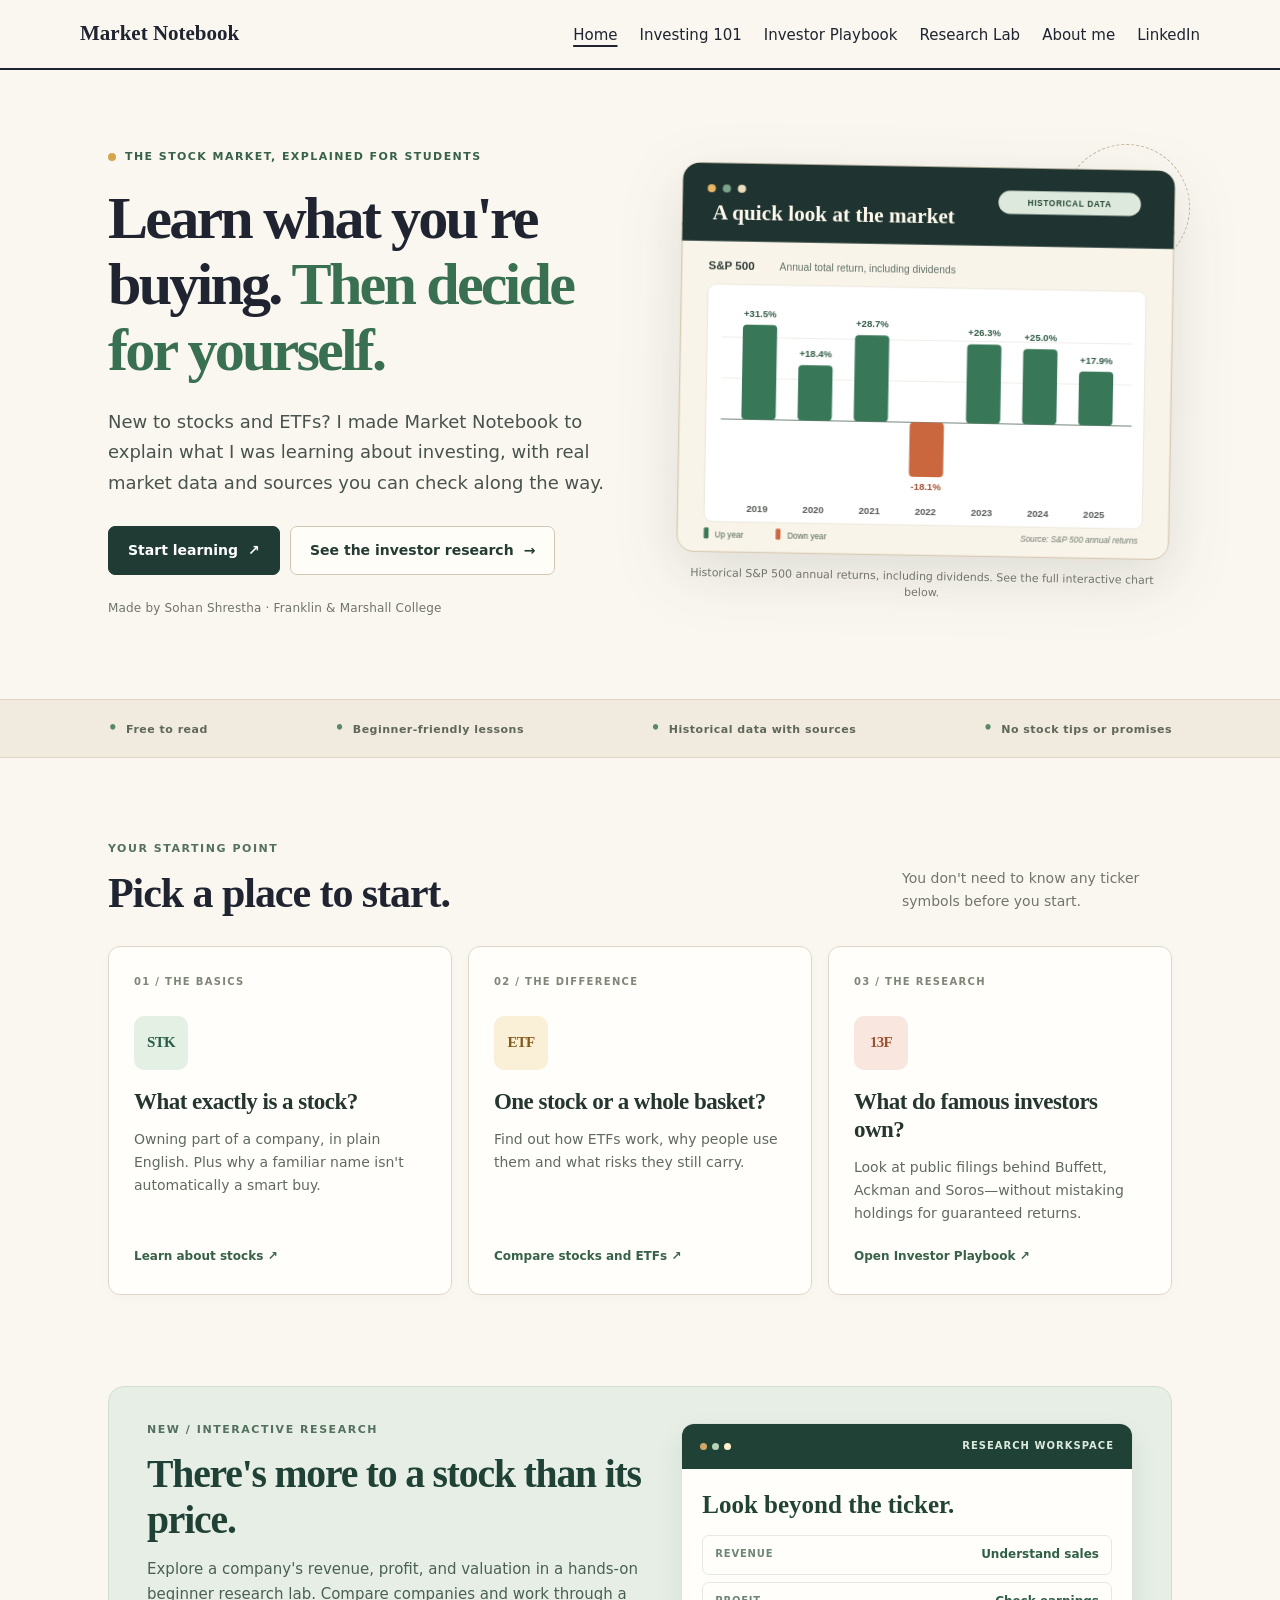
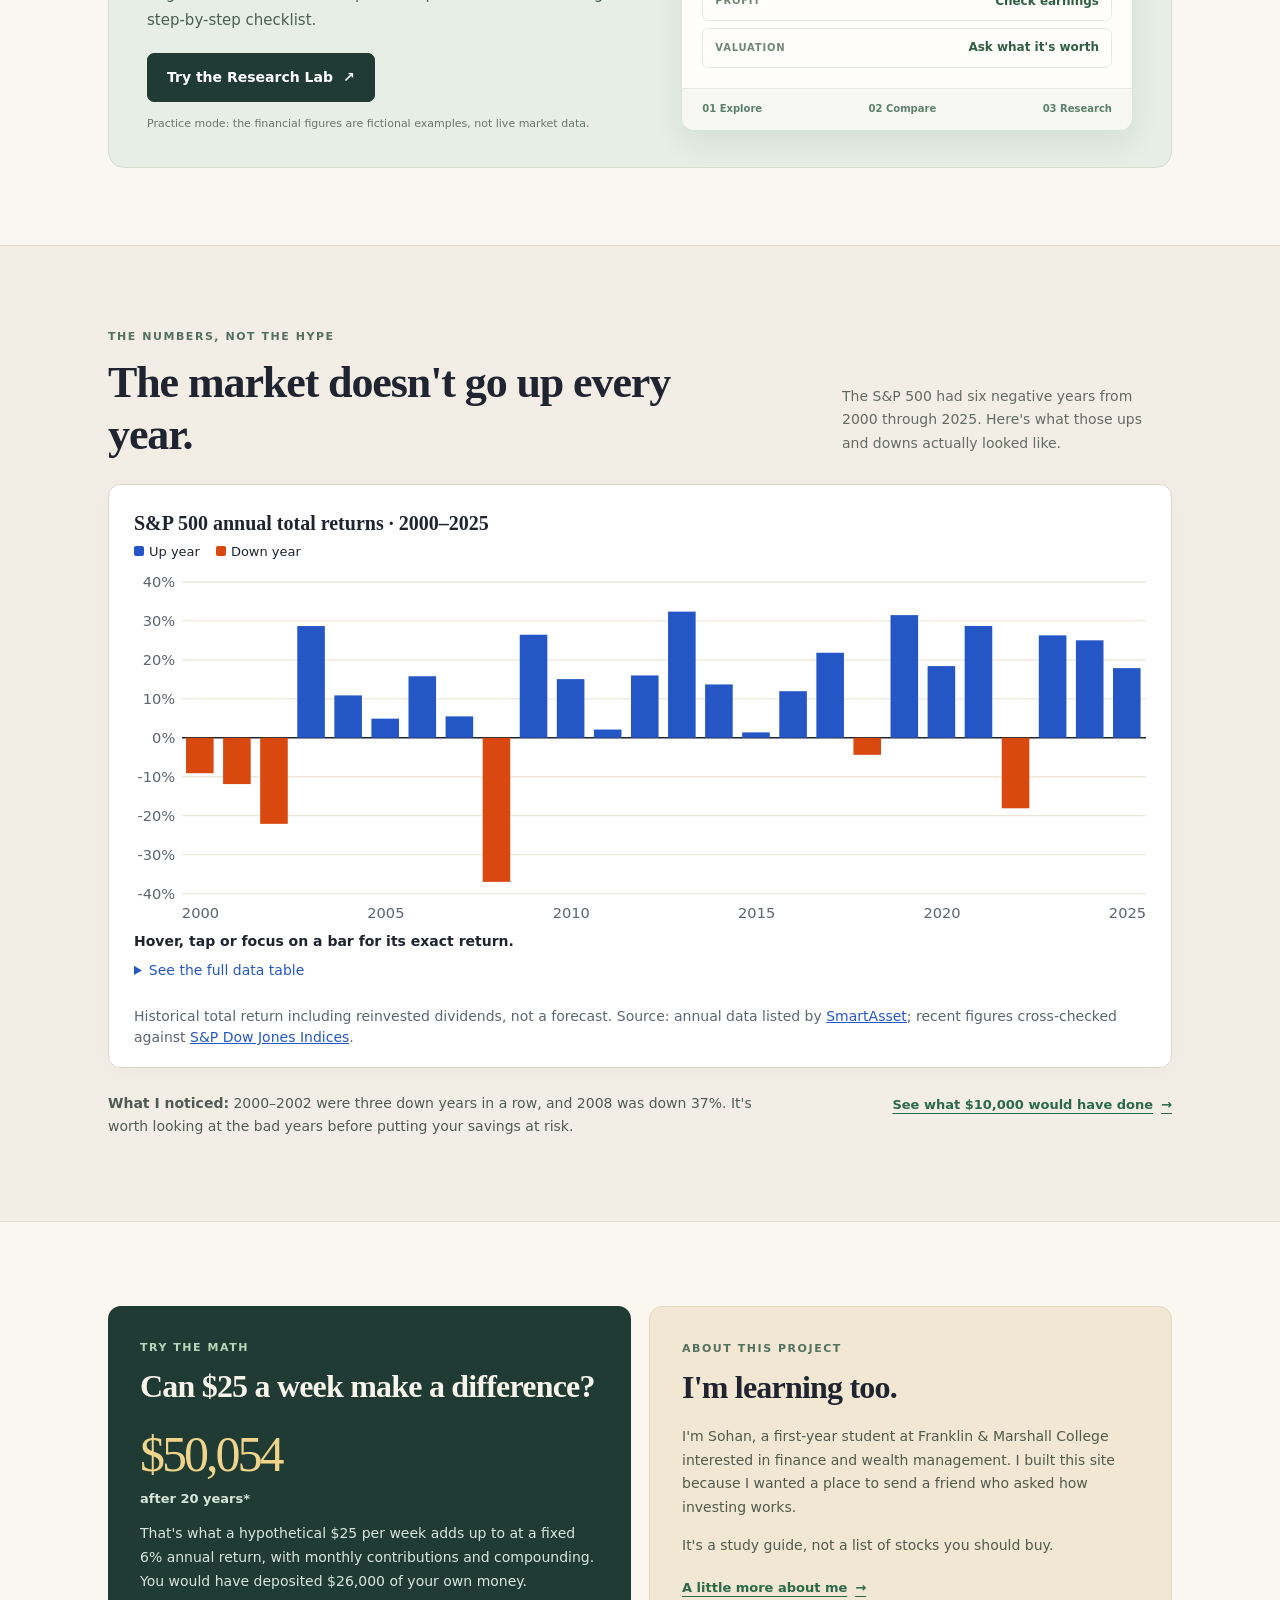
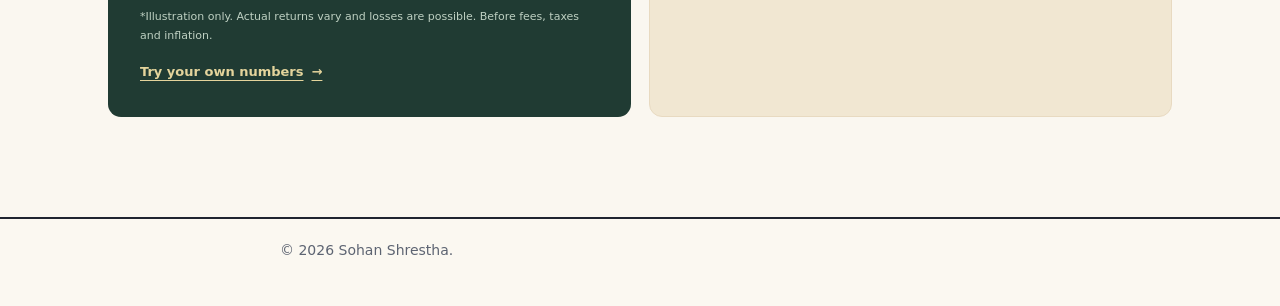
==== index.html @ a3e3e54a "Fix chart updates, calculator validation, quiz feedback and keyboard navigation" ====
<!doctype html>
<html lang="en">
<head>
  <meta charset="utf-8">
  <meta name="viewport" content="width=device-width,initial-scale=1">
  <meta name="theme-color" content="#faf7f0">
  <title>Market Notebook | Learn Investing Without the Hype</title>
  <meta name="description" content="A free investing guide made by a college student. Learn stocks, ETFs, fees and market history with real charts, interactive calculators and investor research.">
  <meta property="og:type" content="website">
  <meta property="og:title" content="Market Notebook | Investing for College Students">
  <meta property="og:description" content="Stocks, ETFs, market history and lessons from well-known investors. No hype—just the basics and the numbers behind them.">
  <meta property="og:url" content="https://sohan660.github.io/Market-Notebook/">
  <meta name="twitter:card" content="summary">
  <link rel="canonical" href="https://sohan660.github.io/Market-Notebook/">
  <link rel="icon" href="favicon.svg" type="image/svg+xml">
  <link rel="stylesheet" href="styles.css">
  <script defer src="script.js"></script>
</head>
<body class="home-page"><a class="skip-link" href="#main-content">Skip to content</a>
<header class="top">
  <nav class="nav" aria-label="Main navigation">
    <a class="logo" href="index.html">Market Notebook</a>
    <a class="on" href="index.html" aria-current="page">Home</a>
    <a href="start.html">Investing 101</a>
    <a href="investors.html">Investor Playbook</a><a href="research.html">Research Lab</a>
    <a href="about.html">About me</a>
    <a href="https://www.linkedin.com/in/sohvn/" target="_blank" rel="noopener noreferrer">LinkedIn</a>
  </nav>
</header>
<main id="main-content" tabindex="-1">
  <noscript><div class="wrap"><div class="note"><b>JavaScript is disabled.</b> The market chart below needs JavaScript, but the lessons, linked sources and research are still available.</div></div></noscript>

  <section class="home-hero home-container" aria-labelledby="home-title">
    <div class="home-hero-copy">
      <p class="home-kicker"><span class="home-kicker-dot" aria-hidden="true"></span> THE STOCK MARKET, EXPLAINED FOR STUDENTS</p>
      <h1 id="home-title">Learn what you're buying. <em>Then decide for yourself.</em></h1>
      <p class="home-lead">New to stocks and ETFs? I made Market Notebook to explain what I was learning about investing, with real market data and sources you can check along the way.</p>
      <div class="home-actions">
        <a class="home-button home-button-primary" href="start.html">Start learning <span aria-hidden="true">↗</span></a>
        <a class="home-button home-button-secondary" href="investors.html">See the investor research <span aria-hidden="true">→</span></a>
      </div>
      <p class="home-byline">Made by Sohan Shrestha · Franklin &amp; Marshall College</p>
    </div>
    <div class="home-hero-art">
      <figure class="home-visual">
        <img src="homepage-graphic.svg" width="720" height="570" alt="An illustrated chart showing real S&amp;P 500 annual returns for 2019 through 2025. Most years are green, but 2022 is orange at negative 18.1 percent." fetchpriority="high">
        <figcaption>Historical S&amp;P 500 annual returns, including dividends. See the full interactive chart below.</figcaption>
      </figure>
    </div>
  </section>

  <section class="home-intro-band" aria-label="About the guide">
    <div class="home-container home-band-inner">
      <span>Free to read</span><span>Beginner-friendly lessons</span><span>Historical data with sources</span><span>No stock tips or promises</span>
    </div>
  </section>

  <section class="home-container home-learn" aria-labelledby="home-learn-title">
    <div class="home-section-heading">
      <div><span class="home-overline">YOUR STARTING POINT</span><h2 id="home-learn-title">Pick a place to start.</h2></div>
      <p>You don't need to know any ticker symbols before you start.</p>
    </div>
    <div class="home-lessons">
      <a class="home-lesson" href="start.html#stocks">
        <span class="home-lesson-number">01 / THE BASICS</span>
        <span class="home-lesson-symbol" aria-hidden="true">STK</span>
        <h3>What exactly is a stock?</h3>
        <p>Owning part of a company, in plain English. Plus why a familiar name isn't automatically a smart buy.</p>
        <span class="home-linkline">Learn about stocks <span aria-hidden="true">↗</span></span>
      </a>
      <a class="home-lesson" href="start.html#difference">
        <span class="home-lesson-number">02 / THE DIFFERENCE</span>
        <span class="home-lesson-symbol home-lesson-symbol-amber" aria-hidden="true">ETF</span>
        <h3>One stock or a whole basket?</h3>
        <p>Find out how ETFs work, why people use them and what risks they still carry.</p>
        <span class="home-linkline">Compare stocks and ETFs <span aria-hidden="true">↗</span></span>
      </a>
      <a class="home-lesson" href="investors.html">
        <span class="home-lesson-number">03 / THE RESEARCH</span>
        <span class="home-lesson-symbol home-lesson-symbol-terracotta" aria-hidden="true">13F</span>
        <h3>What do famous investors own?</h3>
        <p>Look at public filings behind Buffett, Ackman and Soros—without mistaking holdings for guaranteed returns.</p>
        <span class="home-linkline">Open Investor Playbook <span aria-hidden="true">↗</span></span>
      </a>
    </div>
  </section>

  <section class="home-container home-lab-promo" aria-labelledby="home-lab-title">
    <div class="home-lab-promo-copy">
      <span class="home-overline">NEW / INTERACTIVE RESEARCH</span>
      <h2 id="home-lab-title">There's more to a stock than its price.</h2>
      <p>Explore a company's revenue, profit, and valuation in a hands-on beginner research lab. Compare companies and work through a step-by-step checklist.</p>
      <a class="home-button home-button-primary" href="research.html">Try the Research Lab <span aria-hidden="true">↗</span></a>
      <p class="home-lab-promo-note">Practice mode: the financial figures are fictional examples, not live market data.</p>
    </div>
    <div class="home-lab-mini" aria-hidden="true">
      <div class="home-lab-mini-top"><span class="home-lab-mini-dots"><i></i><i></i><i></i></span><span>RESEARCH WORKSPACE</span></div>
      <div class="home-lab-mini-title">Look beyond the ticker.</div>
      <div class="home-lab-mini-grid"><span>REVENUE <b>Understand sales</b></span><span>PROFIT <b>Check earnings</b></span><span>VALUATION <b>Ask what it's worth</b></span></div>
      <div class="home-lab-mini-bottom"><span>01 Explore</span><span>02 Compare</span><span>03 Research</span></div>
    </div>
  </section>

  <section class="home-market-wrap" id="market-history" aria-labelledby="home-market-title">
    <div class="home-container">
      <div class="home-market-top">
        <div><span class="home-overline">THE NUMBERS, NOT THE HYPE</span><h2 id="home-market-title">The market doesn't go up every year.</h2></div>
        <p>The S&amp;P 500 had six negative years from 2000 through 2025. Here's what those ups and downs actually looked like.</p>
      </div>
      <figure class="chart home-chart" data-chart="sp">
        <h3>S&amp;P 500 annual total returns · 2000–2025</h3>
        <div class="legend"></div>
        <div class="plot"></div>
        <div class="readout" role="status" aria-live="polite">Hover, tap or focus on a bar for its exact return.</div>
        <details><summary>See the full data table</summary><div class="tbl"></div></details>
        <figcaption>Historical total return including reinvested dividends, not a forecast. Source: annual data listed by <a href="https://smartasset.com/investing/sp-500-average-annual-return" target="_blank" rel="noopener noreferrer">SmartAsset</a>; recent figures cross-checked against <a href="https://www.spglobal.com/spdji/en/commentary/article/us-equities-market-attributes" target="_blank" rel="noopener noreferrer">S&amp;P Dow Jones Indices</a>.</figcaption>
      </figure>
      <div class="home-market-foot">
        <p><strong>What I noticed:</strong> 2000–2002 were three down years in a row, and 2008 was down 37%. It's worth looking at the bad years before putting your savings at risk.</p>
        <a href="start.html#market" class="home-inline-link">See what $10,000 would have done <span aria-hidden="true">→</span></a>
      </div>
    </div>
  </section>

  <section class="home-container home-bottom" aria-label="Explore investing further">
    <div class="home-math-card">
      <span class="home-overline">TRY THE MATH</span>
      <h2>Can $25 a week make a difference?</h2>
      <p class="home-number">$50,054<span> after 20 years*</span></p>
      <p>That's what a hypothetical $25 per week adds up to at a fixed 6% annual return, with monthly contributions and compounding. You would have deposited $26,000 of your own money.</p>
      <p class="home-footnote">*Illustration only. Actual returns vary and losses are possible. Before fees, taxes and inflation.</p>
      <a href="start.html#compounding" class="home-inline-link">Try your own numbers <span aria-hidden="true">→</span></a>
    </div>
    <div class="home-author-card">
      <span class="home-overline">ABOUT THIS PROJECT</span>
      <h2>I'm learning too.</h2>
      <p>I'm Sohan, a first-year student at Franklin &amp; Marshall College interested in finance and wealth management. I built this site because I wanted a place to send a friend who asked how investing works.</p>
      <p>It's a study guide, not a list of stocks you should buy.</p>
      <a href="about.html" class="home-inline-link">A little more about me <span aria-hidden="true">→</span></a>
    </div>
  </section>
</main>
<footer><div class="wrap">&copy; 2026 Sohan Shrestha.</div></footer>
</body>
</html>
---- styles.css ----
:root{--ink:#1f2430;--paper:#faf7f0;--line:#e3dccb;--blue:#2457c5;--red:#d9480f;--amber:#f2a900;--mut:#5d6472}
*{box-sizing:border-box}
body{margin:0;background:var(--paper);color:var(--ink);font:17px/1.65 system-ui,-apple-system,"Segoe UI",Roboto,sans-serif}
.wrap{max-width:760px;margin:0 auto;padding:0 20px}
header.top{border-bottom:2px solid var(--ink)}
.nav{display:flex;flex-wrap:wrap;gap:6px 22px;align-items:baseline;padding:14px 20px;max-width:960px;margin:0 auto}
.nav a{color:var(--ink);text-decoration:none;font-size:15px}
.nav a.logo{font:700 21px Georgia,serif;margin-right:auto}
.nav a.on{text-decoration:underline;text-decoration-thickness:2px;text-underline-offset:5px}
h1,h2,h3{font-family:Georgia,"Times New Roman",serif;line-height:1.2;margin:1.7em 0 .5em}
h1{font-size:clamp(32px,6vw,46px);margin-top:.7em}
h2{font-size:28px}h3{font-size:20px}
a{color:var(--blue)}
mark{background:linear-gradient(transparent 55%,#fde68a 55%);color:inherit;padding:0 2px}
.lead{font-size:20px;color:#3a4150}
.btns{display:flex;flex-wrap:wrap;gap:10px;margin:22px 0}
.btn{display:inline-block;padding:10px 18px;border:2px solid var(--ink);border-radius:6px;background:var(--ink);color:#fff;text-decoration:none;font:600 16px system-ui,sans-serif;cursor:pointer}
.btn.alt{background:transparent;color:var(--ink)}
.note{border-left:4px solid var(--amber);background:#fff6dc;padding:12px 16px;margin:22px 0;font-size:16px}
.take{border:2px dashed #cfc6b0;background:#fff;padding:12px 16px;margin:22px 0}
figure.chart{margin:26px -10px;background:#fff;border:1px solid var(--line);border-radius:6px;padding:14px 14px 10px}
figure.chart h3{margin:0 0 6px;font-size:18px}
figcaption,.small{font-size:14px;color:var(--mut);line-height:1.5}
.plot{overflow-x:auto}.plot svg{display:block;width:100%;min-width:600px;height:auto}
svg text{font:11px system-ui,sans-serif;fill:#5d6472}
.readout{min-height:1.6em;font-size:14px;font-weight:600;margin:4px 0}
.legend{display:flex;flex-wrap:wrap;gap:4px 16px;font-size:13px;margin:4px 0}
.legend i{display:inline-block;width:10px;height:10px;margin-right:5px;border-radius:2px}
.hb{display:grid;grid-template-columns:150px 1fr 64px;gap:8px;align-items:center;margin:7px 0;font-size:14px}
.hb b{text-align:right}.tr{background:#f1ebdc;height:18px;border-radius:3px}.tr i{display:block;height:100%;border-radius:3px}
table{border-collapse:collapse;width:100%;font-size:15px;margin:14px 0}
th,td{border:1px solid var(--line);padding:7px 10px;text-align:left;vertical-align:top}th{background:#f1ebdc}
details summary{cursor:pointer;font-size:14px;color:var(--blue);margin:6px 0}
.calc{background:#fff;border:1px solid var(--line);border-radius:6px;padding:16px;margin:22px 0}
.grid{display:grid;grid-template-columns:repeat(auto-fit,minmax(150px,1fr));gap:12px}
label{display:block;font-size:14px;font-weight:600}
input,select{width:100%;font:inherit;padding:7px;border:1px solid #bdb5a0;border-radius:4px;background:#fff;margin-top:3px}
.out{display:flex;flex-wrap:wrap;gap:8px 30px;margin:16px 0 4px}.out b{display:block;font:700 26px Georgia,serif}.out span{font-size:13px;color:var(--mut)}
.q{margin:16px 0}.q label{font-weight:400;padding:3px 0;font-size:16px}.q input{width:auto;margin:0 8px 0 0}
.ok{color:#1a7f37}.bad{color:var(--red)}
dt{font-weight:700;margin-top:10px}dd{margin:0 0 0 0}
footer{border-top:2px solid var(--ink);margin-top:64px;padding:20px 0 44px;font-size:14px;color:var(--mut)}
@media(max-width:600px){figure.chart{margin-inline:-8px}.hb{grid-template-columns:105px 1fr 56px}}

/* Launch polish: keep the student-made layout and make it easier to use on a phone. */
.kicker{font:700 12px/1.4 system-ui,sans-serif;letter-spacing:.09em;text-transform:uppercase;color:var(--mut);margin:23px 0 0}
.nav a{min-height:38px;display:inline-flex;align-items:center}
.nav a.logo{align-items:center}
a:focus-visible,button:focus-visible,input:focus-visible,select:focus-visible,summary:focus-visible{outline:3px solid var(--blue);outline-offset:3px;border-radius:3px}
.plot{-webkit-overflow-scrolling:touch;max-width:100%}
figure.chart{max-width:calc(100% + 20px)}
.hb{min-width:0}.hb span{overflow-wrap:anywhere}
.readout{overflow-wrap:anywhere}
.calc .grid>div{min-width:0}
@media(max-width:600px){
 body{font-size:16px;line-height:1.6}
 .nav{gap:4px 16px;padding:10px 18px}
 .nav a{font-size:14px;min-height:42px}
 .nav a.logo{width:100%;font-size:22px;min-height:34px;margin-bottom:3px}
 h1{font-size:clamp(30px,9vw,42px)}
 h2{font-size:25px}
 .lead{font-size:18px}
 .btn{min-height:44px;padding:10px 15px}
 figure.chart{padding:13px 10px;margin-inline:-8px}
 table{display:block;width:100%;max-width:100%;overflow-x:auto;-webkit-overflow-scrolling:touch}
 th,td{white-space:normal;min-width:115px}
 input,select{font-size:16px;min-height:44px}
 .q label{display:flex;align-items:center;min-height:43px;gap:7px}
 .q input{flex-shrink:0}
 .hb{grid-template-columns:95px minmax(0,1fr) 55px;gap:5px;font-size:12px}
 .out{gap:13px 20px}
 .out b{font-size:24px}
}
@media(prefers-reduced-motion:reduce){html{scroll-behavior:auto}}


/* Home page, November 2026 — a simple editorial layout built around source-backed data. */
.home-page{background:#faf7f0;color:var(--ink)}
.home-page .top{background:#faf7f0}
.home-page .nav{max-width:1160px}
.home-container{max-width:1120px;margin-inline:auto;padding-inline:28px}
.home-hero{display:grid;grid-template-columns:minmax(0,1.03fr) minmax(0,1fr);align-items:center;gap:clamp(28px,5vw,76px);padding-top:78px;padding-bottom:80px}
.home-hero-copy{min-width:0}
.home-kicker{font-size:11px;letter-spacing:.13em;font-weight:800;display:flex;align-items:center;gap:9px;color:#376148;margin:0 0 19px}
.home-kicker-dot{display:inline-block;width:8px;height:8px;border-radius:50%;background:#d6a64f;flex:none}
.home-page .home-hero h1{font-family:Georgia,"Times New Roman",serif;font-size:clamp(43px,4.7vw,68px);line-height:1.1;letter-spacing:-.047em;margin:0 0 23px;max-width:660px;font-weight:700}
.home-page .home-hero h1 em{font-style:normal;color:#397052}
.home-lead{font-size:18px;line-height:1.72;color:#49534d;margin:0 0 27px;max-width:560px}
.home-actions{display:flex;align-items:center;flex-wrap:wrap;gap:10px}
.home-button{min-height:49px;display:inline-flex;justify-content:center;align-items:center;gap:10px;border-radius:7px;padding:12px 19px;font-size:14px;font-weight:800;text-decoration:none;transition:background-color .2s,border-color .2s,color .2s}
.home-button-primary{background:#203b33;border:1px solid #203b33;color:#fff}
.home-button-primary:hover{background:#356c50;border-color:#356c50;color:#fff}
.home-button-secondary{border:1px solid #d2c7b2;background:#fffdf7;color:#233b33}
.home-button-secondary:hover{border-color:#6b997a;color:#235439}
.home-byline{font-size:12px;color:#6f7469;letter-spacing:.015em;margin:24px 0 0}
.home-hero-art{min-width:0;position:relative}
.home-hero-art:before{content:"";position:absolute;right:-18px;top:-22px;width:125px;height:125px;border:1px dashed #c6b89e;border-radius:50%;pointer-events:none}
.home-visual{position:relative;z-index:1;margin:0;transform:rotate(1deg)}
.home-visual img{display:block;width:100%;height:auto;filter:drop-shadow(0 20px 30px rgba(35,45,35,.13));border-radius:18px}
.home-visual figcaption{font-size:11px;text-align:center;color:#77796e;margin:13px 0 0;line-height:1.5}
.home-intro-band{background:#f0eadf;border-block:1px solid #dfd5c4}
.home-band-inner{display:flex;justify-content:space-between;align-items:center;gap:12px 24px;flex-wrap:wrap;padding-block:16px}
.home-band-inner span{font-size:11px;font-weight:800;letter-spacing:.045em;color:#5f675a}
.home-band-inner span:before{content:"•";color:#578a63;margin-right:8px;font-size:15px}
.home-learn{padding-block:82px 92px}
.home-section-heading{display:flex;justify-content:space-between;align-items:end;gap:24px;margin-bottom:27px}
.home-overline{display:block;color:#54705f;font-weight:800;font-size:11px;letter-spacing:.14em;margin-bottom:11px}
.home-page .home-section-heading h2,.home-page .home-market-top h2,.home-page .home-bottom h2{font-family:Georgia,"Times New Roman",serif;letter-spacing:-.025em;line-height:1.18;margin:0}
.home-page .home-section-heading h2{font-size:clamp(29px,3.3vw,42px)}
.home-section-heading>p{color:#71756c;font-size:14px;max-width:270px;margin:0 0 6px}
.home-lessons{display:grid;grid-template-columns:repeat(3,minmax(0,1fr));gap:16px}
.home-lesson{display:flex;flex-direction:column;align-items:flex-start;min-width:0;background:#fffefa;border:1px solid #dfd8c9;border-radius:12px;padding:27px 25px;color:#25352f;text-decoration:none;box-shadow:0 4px 15px rgba(30,40,25,.018);transition:transform .2s,border-color .2s,box-shadow .2s}
.home-lesson:hover{transform:translateY(-4px);border-color:#a5b8a4;box-shadow:0 12px 28px rgba(30,40,25,.06);color:#25352f}
.home-lesson-number{font-size:10px;font-weight:800;letter-spacing:.13em;color:#7e8677}
.home-lesson-symbol{display:grid;place-items:center;background:#e5f0e5;color:#275d45;border-radius:10px;font-size:15px;font-weight:900;letter-spacing:-.045em;width:54px;height:54px;margin:25px 0 18px;font-family:Georgia,serif}
.home-lesson-symbol-amber{background:#faf0d7;color:#855a1a}
.home-lesson-symbol-terracotta{background:#f9e7df;color:#9b502e}
.home-page .home-lesson h3{font-size:23px;line-height:1.22;letter-spacing:-.023em;margin:0 0 12px}
.home-lesson p{font-size:14px;line-height:1.65;color:#606a60;margin:0 0 22px}
.home-linkline{margin-top:auto;font-size:12px;font-weight:800;color:#376148}
.home-market-wrap{background:#f2eee5;border-block:1px solid #e4dac8;padding:82px 0 83px}
.home-market-top{display:flex;justify-content:space-between;align-items:end;gap:30px;margin-bottom:23px}
.home-page .home-market-top h2{font-size:clamp(29px,3.5vw,44px);max-width:580px}
.home-market-top p{font-size:14px;color:#636c61;max-width:330px;margin:0 0 6px}
.home-page figure.home-chart{max-width:none;margin:0;padding:26px 25px 19px;border-radius:12px;border-color:#ddd6ca;box-shadow:0 6px 25px rgba(40,40,30,.028)}
.home-page .home-chart h3{margin:0 0 6px;font-size:20px}
.home-page .home-chart .plot{max-width:100%}
.home-page .home-chart .plot svg{max-width:100%}
.home-page .home-chart figcaption{margin:18px 0 0}
.home-market-foot{display:flex;justify-content:space-between;align-items:start;gap:24px;margin-top:24px}
.home-market-foot p{max-width:650px;font-size:14px;color:#505c53;margin:0}
.home-inline-link{display:inline-flex;align-items:center;gap:8px;color:#2b6949;font-size:13px;font-weight:800;text-decoration:underline;text-underline-offset:4px}
.home-inline-link:hover{color:#1b4031}
.home-market-foot .home-inline-link{white-space:nowrap;margin-top:2px}
.home-bottom{display:grid;grid-template-columns:1fr 1fr;gap:18px;padding-top:84px;padding-bottom:100px}
.home-math-card,.home-author-card{min-width:0;padding:33px 32px;border-radius:13px}
.home-math-card{background:#203b33;color:#f7f4ec}
.home-math-card .home-overline{color:#b7d7bd}
.home-author-card{background:#f1e7d2;border:1px solid #e8dac1}
.home-page .home-bottom h2{font-size:clamp(26px,2.5vw,34px);margin:0 0 18px}
.home-bottom p{font-size:14px;line-height:1.7}
.home-math-card p{color:#d8e7dd}
.home-page .home-number{font-family:Georgia,"Times New Roman",serif;font-size:clamp(35px,4vw,50px);letter-spacing:-.06em;color:#f1d48b;line-height:1.2;margin:18px 0 16px}
.home-number span{display:block;font-size:13px;font-weight:600;letter-spacing:0;color:#d5e6da;font-family:system-ui,-apple-system,"Segoe UI",Roboto,sans-serif;margin-top:7px}
.home-math-card .home-footnote{font-size:11px;color:#bfd1c3}
.home-math-card .home-inline-link{color:#e4d49c}
.home-author-card p{color:#505a4e}
.home-page footer{margin-top:0;background:#fbf8f1}
@media(max-width:980px){
 .home-hero{gap:28px}
 .home-page .home-hero h1{font-size:clamp(37px,5vw,54px)}
 .home-lead{font-size:16px}
 .home-lesson{padding:22px 18px}
 .home-page .home-lesson h3{font-size:20px}
}
@media(max-width:760px){
 .home-container{padding-inline:22px}
 .home-hero{grid-template-columns:1fr;gap:32px;padding-top:53px;padding-bottom:56px}
 .home-page .home-hero h1{font-size:clamp(36px,9vw,51px);max-width:660px}
 .home-hero-art{max-width:620px;width:100%;margin-inline:auto}
 .home-visual{transform:none}
 .home-hero-art:before{display:none}
 .home-learn{padding-block:62px 66px}
 .home-lessons{grid-template-columns:1fr}
 .home-lesson{padding:22px 23px;display:grid;grid-template-columns:64px 1fr;column-gap:17px}
 .home-lesson-number{grid-column:1/-1;margin-bottom:16px}
 .home-lesson-symbol{grid-column:1;grid-row:2/5;margin:0;width:52px;height:52px}
 .home-lesson h3,.home-lesson p,.home-linkline{grid-column:2}
 .home-market-top{display:block}
 .home-market-top p{margin:13px 0 0;max-width:640px}
 .home-market-wrap{padding-block:62px}
 .home-market-foot{display:block}
 .home-market-foot .home-inline-link{margin-top:14px;white-space:normal}
 .home-bottom{grid-template-columns:1fr;padding-block:64px;gap:14px}
 .home-section-heading{display:block}
 .home-section-heading>p{margin-top:12px;max-width:100%}
}
@media(max-width:480px){
 .home-container{padding-inline:18px}
 .home-hero{padding-top:43px;gap:23px}
 .home-page .home-hero h1{font-size:clamp(34px,10.4vw,47px)}
 .home-lead{font-size:16px}
 .home-actions{align-items:stretch}
 .home-button{width:100%}
 .home-byline{font-size:11px}
 .home-visual figcaption{font-size:11px}
 .home-band-inner{justify-content:flex-start;gap:5px 14px;padding-block:12px}
 .home-band-inner span{font-size:10px}
 .home-page figure.home-chart{padding:16px 11px}
 .home-page .home-chart h3{font-size:17px}
 .home-math-card,.home-author-card{padding:26px 23px}
 .home-lesson{grid-template-columns:48px 1fr;gap:0 14px}
 .home-lesson-symbol{width:44px;height:44px;font-size:13px}
}
@media(prefers-reduced-motion:reduce){.home-lesson,.home-button{transition:none}}


/* Tactile button interactions — subtle press depth and a short tap ripple. */
.btn,
.home-button,
.home-lesson {
  position: relative;
  overflow: hidden;
  isolation: isolate;
  -webkit-tap-highlight-color: transparent;
  touch-action: manipulation;
  will-change: transform;
  transition: transform 180ms cubic-bezier(.2,.8,.25,1),
              box-shadow 180ms ease,
              background-color 180ms ease,
              border-color 180ms ease,
              color 180ms ease;
}
.btn:hover {
  transform: translateY(-2px);
  box-shadow: 0 6px 14px rgba(31,36,48,.13);
}
.btn:active,
.btn.is-pressed,
.home-button:active,
.home-button.is-pressed {
  transform: translateY(2px) scale(.975);
  box-shadow: inset 0 2px 5px rgba(0,0,0,.12);
}
.home-lesson:active,
.home-lesson.is-pressed {
  transform: translateY(1px) scale(.988);
  box-shadow: 0 2px 8px rgba(30,40,25,.05);
}
.btn::after,
.home-button::after,
.home-lesson::after {
  content: "";
  position: absolute;
  z-index: 0;
  pointer-events: none;
  left: var(--tap-x, 50%);
  top: var(--tap-y, 50%);
  width: 190%;
  aspect-ratio: 1;
  border-radius: 50%;
  background: rgba(255,255,255,.24);
  transform: translate(-50%,-50%) scale(0);
  opacity: 0;
}
.btn.alt::after,
.home-button-secondary::after,
.home-lesson::after {
  background: rgba(44,105,73,.12);
}
.btn.tap-pop::after,
.home-button.tap-pop::after,
.home-lesson.tap-pop::after {
  animation: notebook-tap-ripple 470ms cubic-bezier(.18,.7,.3,1) both;
}
@keyframes notebook-tap-ripple {
  0% { transform: translate(-50%,-50%) scale(0); opacity: .95; }
  85% { opacity: .2; }
  100% { transform: translate(-50%,-50%) scale(1); opacity: 0; }
}
@media (prefers-reduced-motion: reduce) {
  .btn, .home-button, .home-lesson { transition: none; will-change: auto; }
  .btn.tap-pop::after, .home-button.tap-pop::after, .home-lesson.tap-pop::after { animation: none; }
}


/* Homepage invitation to the interactive Research Lab demo. */
.home-lab-promo{display:grid;grid-template-columns:minmax(0,1.05fr) minmax(0,.95fr);gap:35px;align-items:center;max-width:1064px;padding:34px 38px;margin-bottom:77px;border:1px solid #d2dfcf;border-radius:16px;background:#e6eee5}
.home-lab-promo-copy{min-width:0}
.home-page .home-lab-promo h2{font:700 clamp(28px,3.1vw,40px)/1.16 Georgia,"Times New Roman",serif;letter-spacing:-.03em;margin:0 0 14px;color:#1f4136}
.home-lab-promo-copy>p:not(.home-lab-promo-note){font-size:15px;line-height:1.7;color:#4b6054;margin:0 0 20px}
.home-page .home-lab-promo-note{color:#66766a;font-size:11px;line-height:1.5;margin:14px 0 0}
.home-lab-mini{overflow:hidden;min-width:0;background:#fffefa;border-radius:13px;border:1px solid #dbe3da;box-shadow:0 12px 29px rgba(31,65,54,.08)}
.home-lab-mini-top{display:flex;align-items:center;justify-content:space-between;gap:15px;background:#1f4136;color:#dceade;padding:14px 18px;font-size:10px;font-weight:800;letter-spacing:.1em}
.home-lab-mini-dots{display:flex;gap:5px}
.home-lab-mini-dots i{width:7px;height:7px;border-radius:50%;background:#d2a664;display:block}
.home-lab-mini-dots i:nth-child(2){background:#b6d1b6}
.home-lab-mini-dots i:nth-child(3){background:#fff1cc}
.home-lab-mini-title{font:700 25px/1.2 Georgia,serif;color:#224334;padding:21px 20px 15px}
.home-lab-mini-grid{display:grid;gap:7px;padding:0 20px 20px}
.home-lab-mini-grid span{border:1px solid #e4e9e1;border-radius:7px;padding:9px 12px;color:#6f8676;font-size:10px;letter-spacing:.08em;font-weight:800;display:flex;align-items:center;justify-content:space-between;gap:12px}
.home-lab-mini-grid b{color:#305f46;font-size:12px;letter-spacing:0;text-align:right}
.home-lab-mini-bottom{display:flex;justify-content:space-between;gap:8px;padding:12px 20px;background:#f6f7f2;color:#5c816a;font-size:10px;font-weight:800;border-top:1px solid #e4e9e1}
@media(max-width:760px){.home-lab-promo{grid-template-columns:1fr;padding:28px 25px;gap:25px;margin-bottom:58px}.home-lab-mini{max-width:540px;width:100%}}
@media(max-width:480px){.home-lab-promo{padding:24px 19px}.home-lab-mini-title{font-size:22px}.home-lab-mini-grid b{font-size:11px}}

/* Keyboard navigation and calculator feedback. */
.skip-link{position:absolute;left:16px;top:-100px;background:#fff;color:var(--ink);padding:12px 18px;z-index:10}
.skip-link:focus{top:12px}
.plot [tabindex]:focus-visible{outline:3px solid var(--blue);outline-offset:2px}
fieldset.q{border:0;padding:0;min-width:0}
.q legend{font-weight:700}
.calc-error{color:var(--red);font-size:14px}
.calc-error:empty{display:none}
[hidden]{display:none!important}
.out b{overflow-wrap:anywhere}
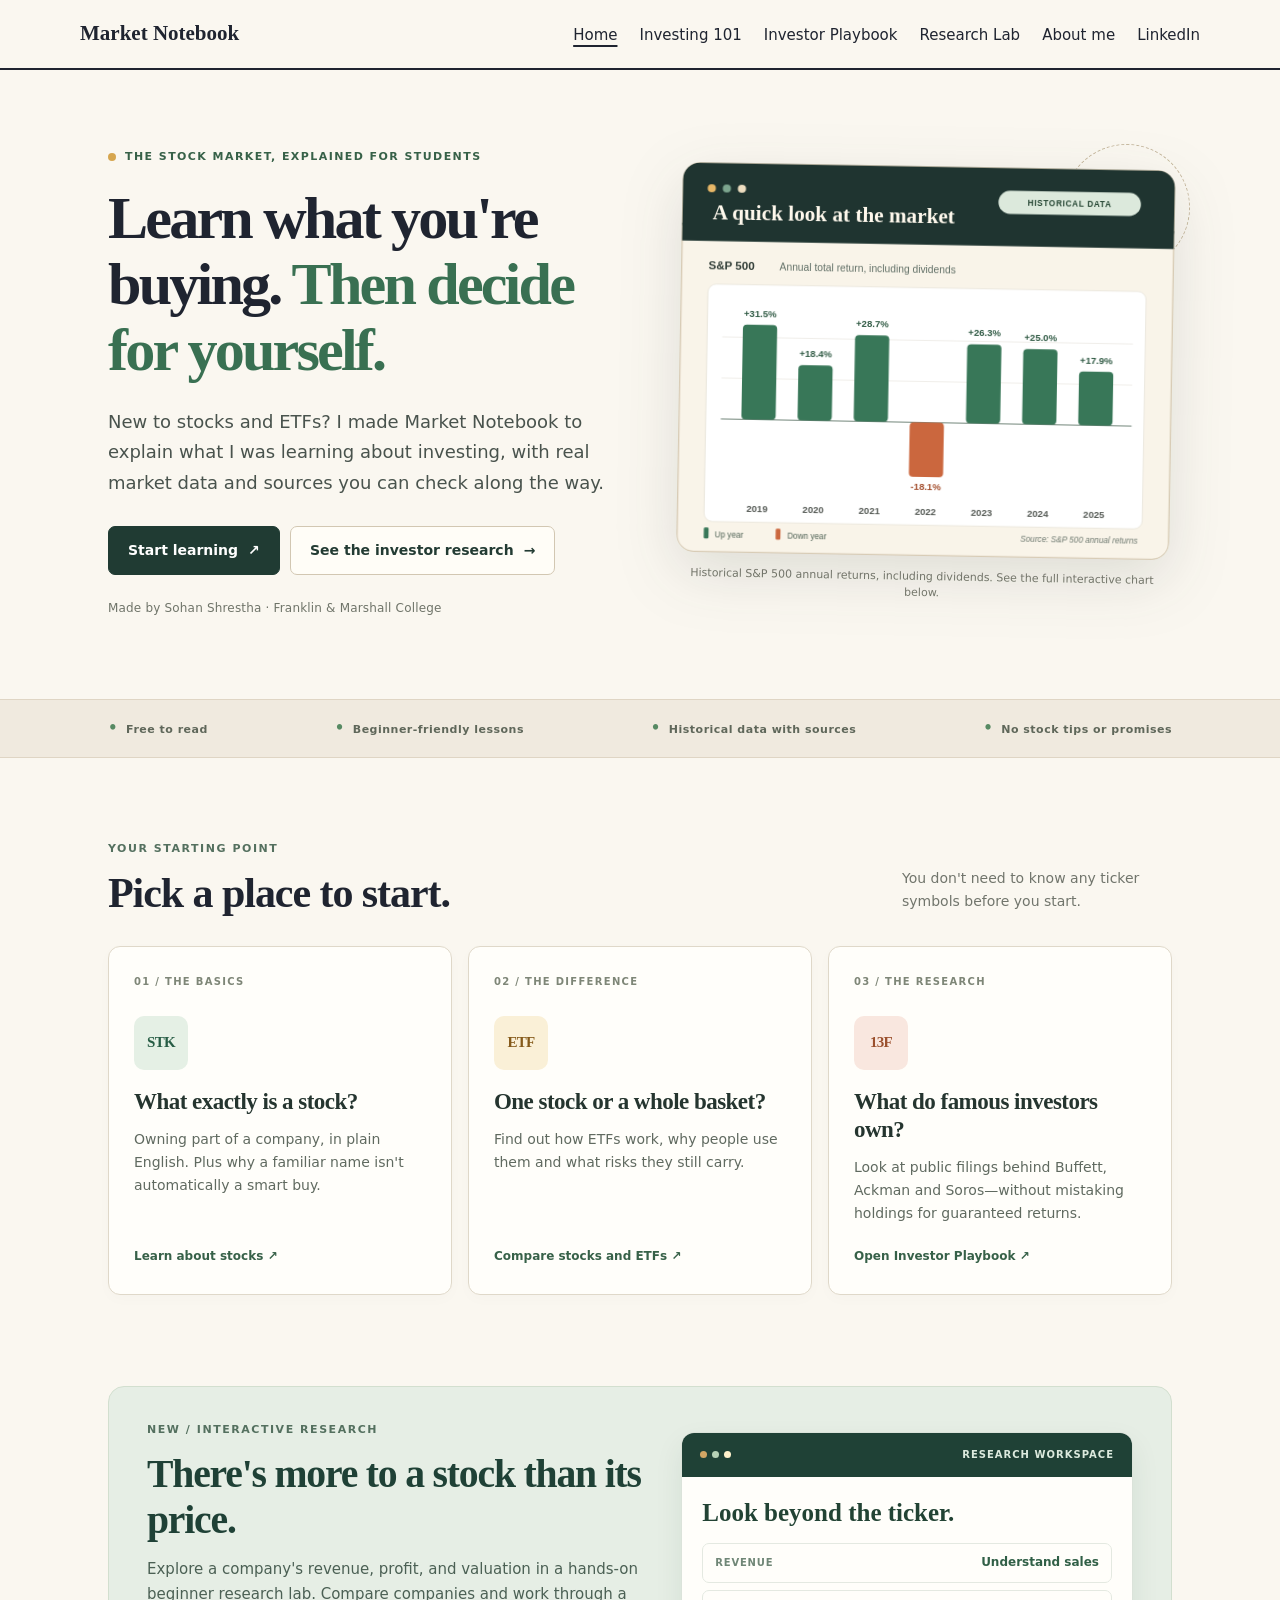
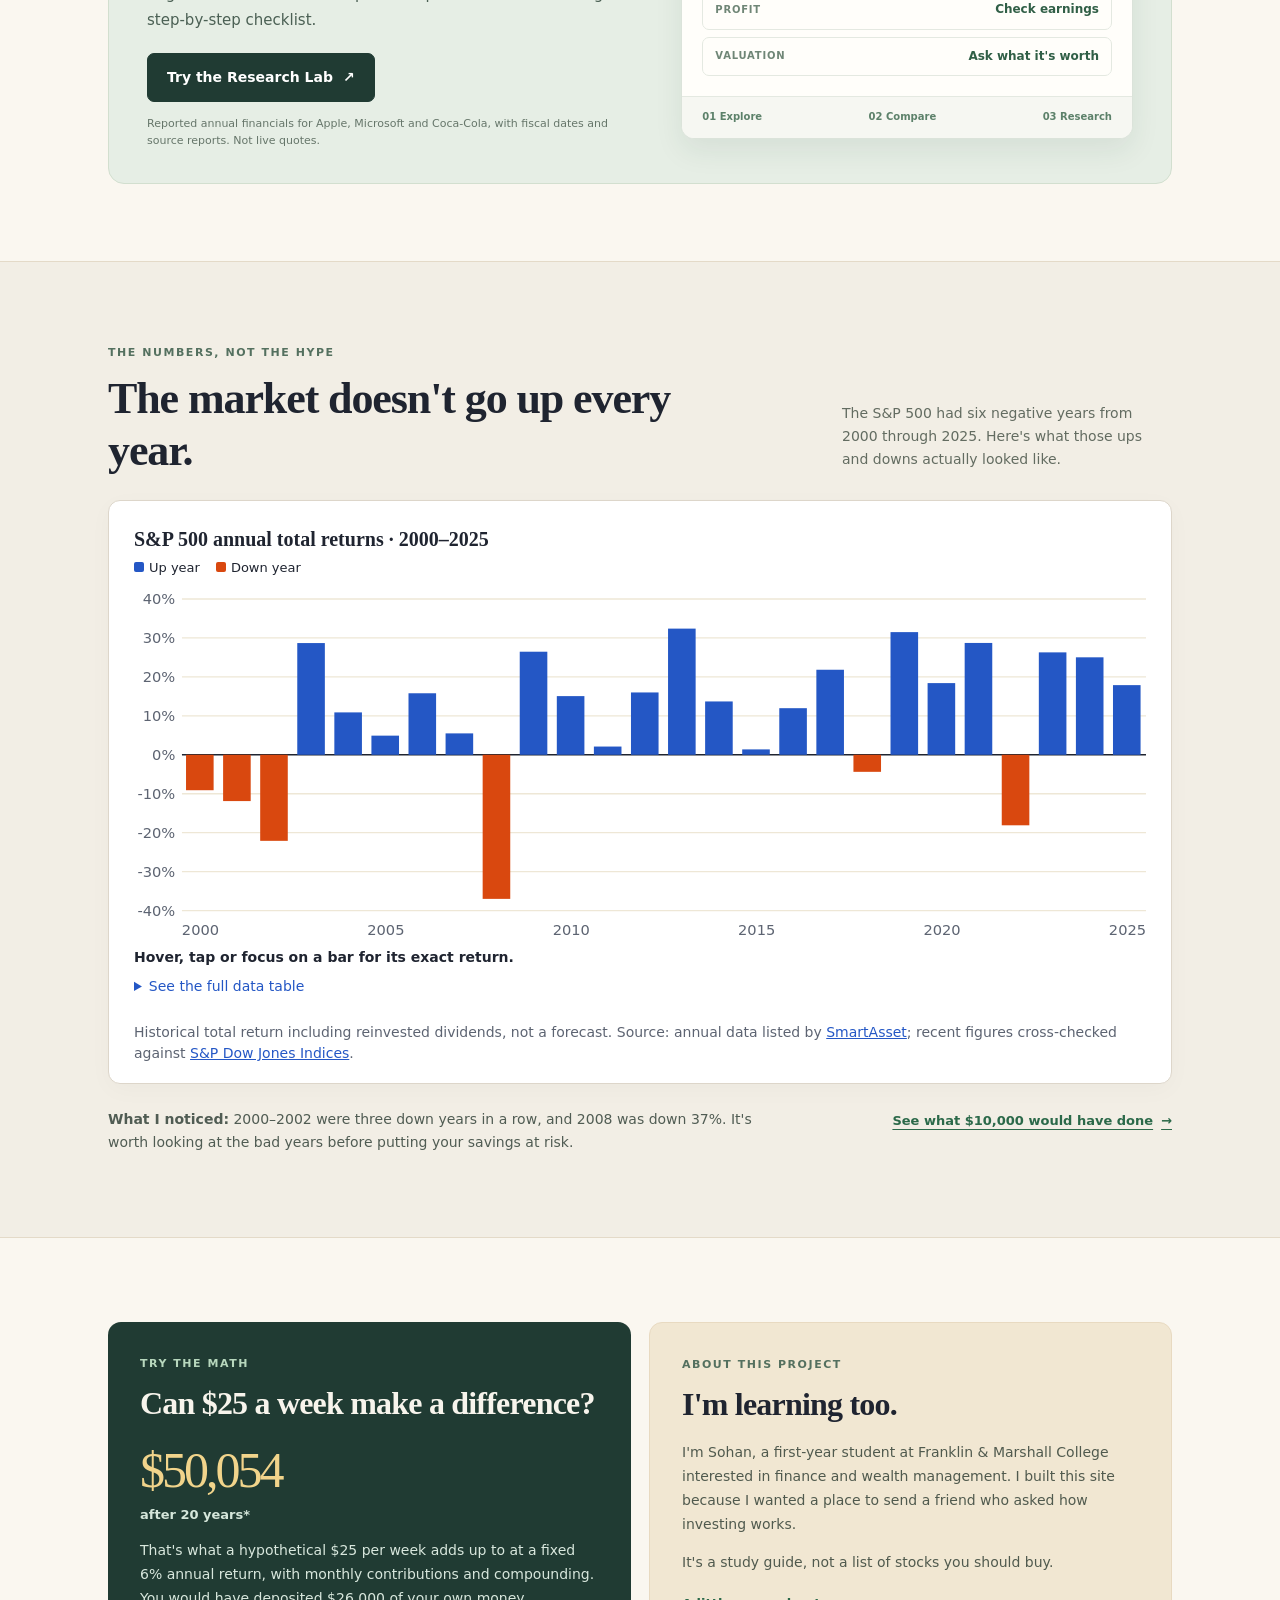
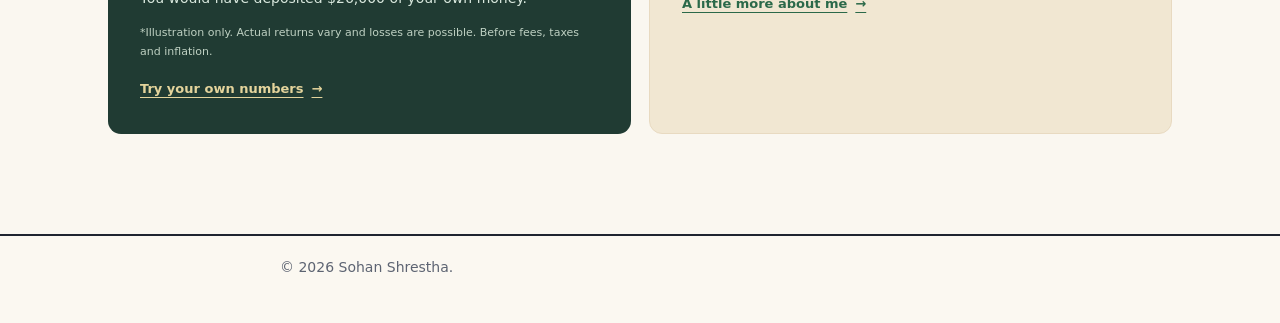
==== commit 0eba032f: "Replace fictional Research Lab data with sourced annual company financials" ====
--- a/index.html
+++ b/index.html
@@ -91,7 +91,7 @@
       <h2 id="home-lab-title">There's more to a stock than its price.</h2>
       <p>Explore a company's revenue, profit, and valuation in a hands-on beginner research lab. Compare companies and work through a step-by-step checklist.</p>
       <a class="home-button home-button-primary" href="research.html">Try the Research Lab <span aria-hidden="true">↗</span></a>
-      <p class="home-lab-promo-note">Practice mode: the financial figures are fictional examples, not live market data.</p>
+      <p class="home-lab-promo-note">Reported annual financials for Apple, Microsoft and Coca-Cola, with fiscal dates and source reports. Not live quotes.</p>
     </div>
     <div class="home-lab-mini" aria-hidden="true">
       <div class="home-lab-mini-top"><span class="home-lab-mini-dots"><i></i><i></i><i></i></span><span>RESEARCH WORKSPACE</span></div>
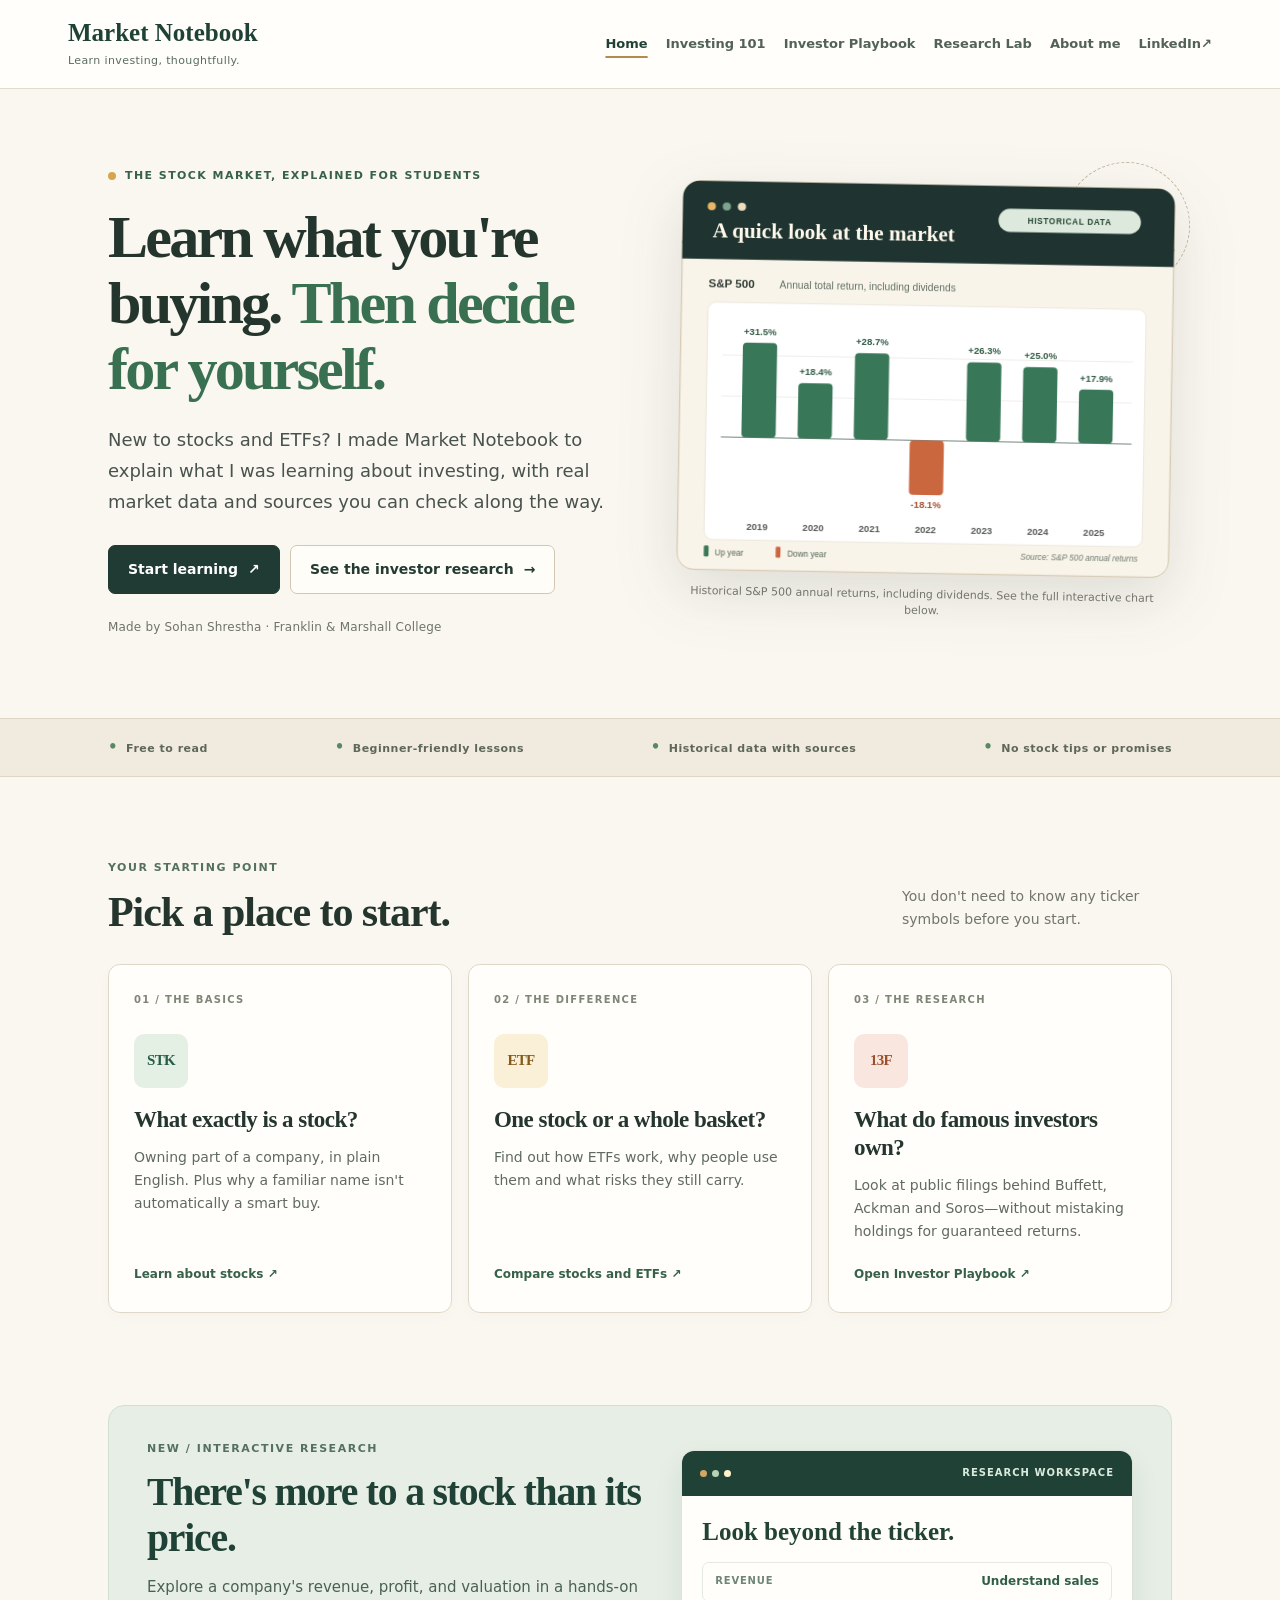
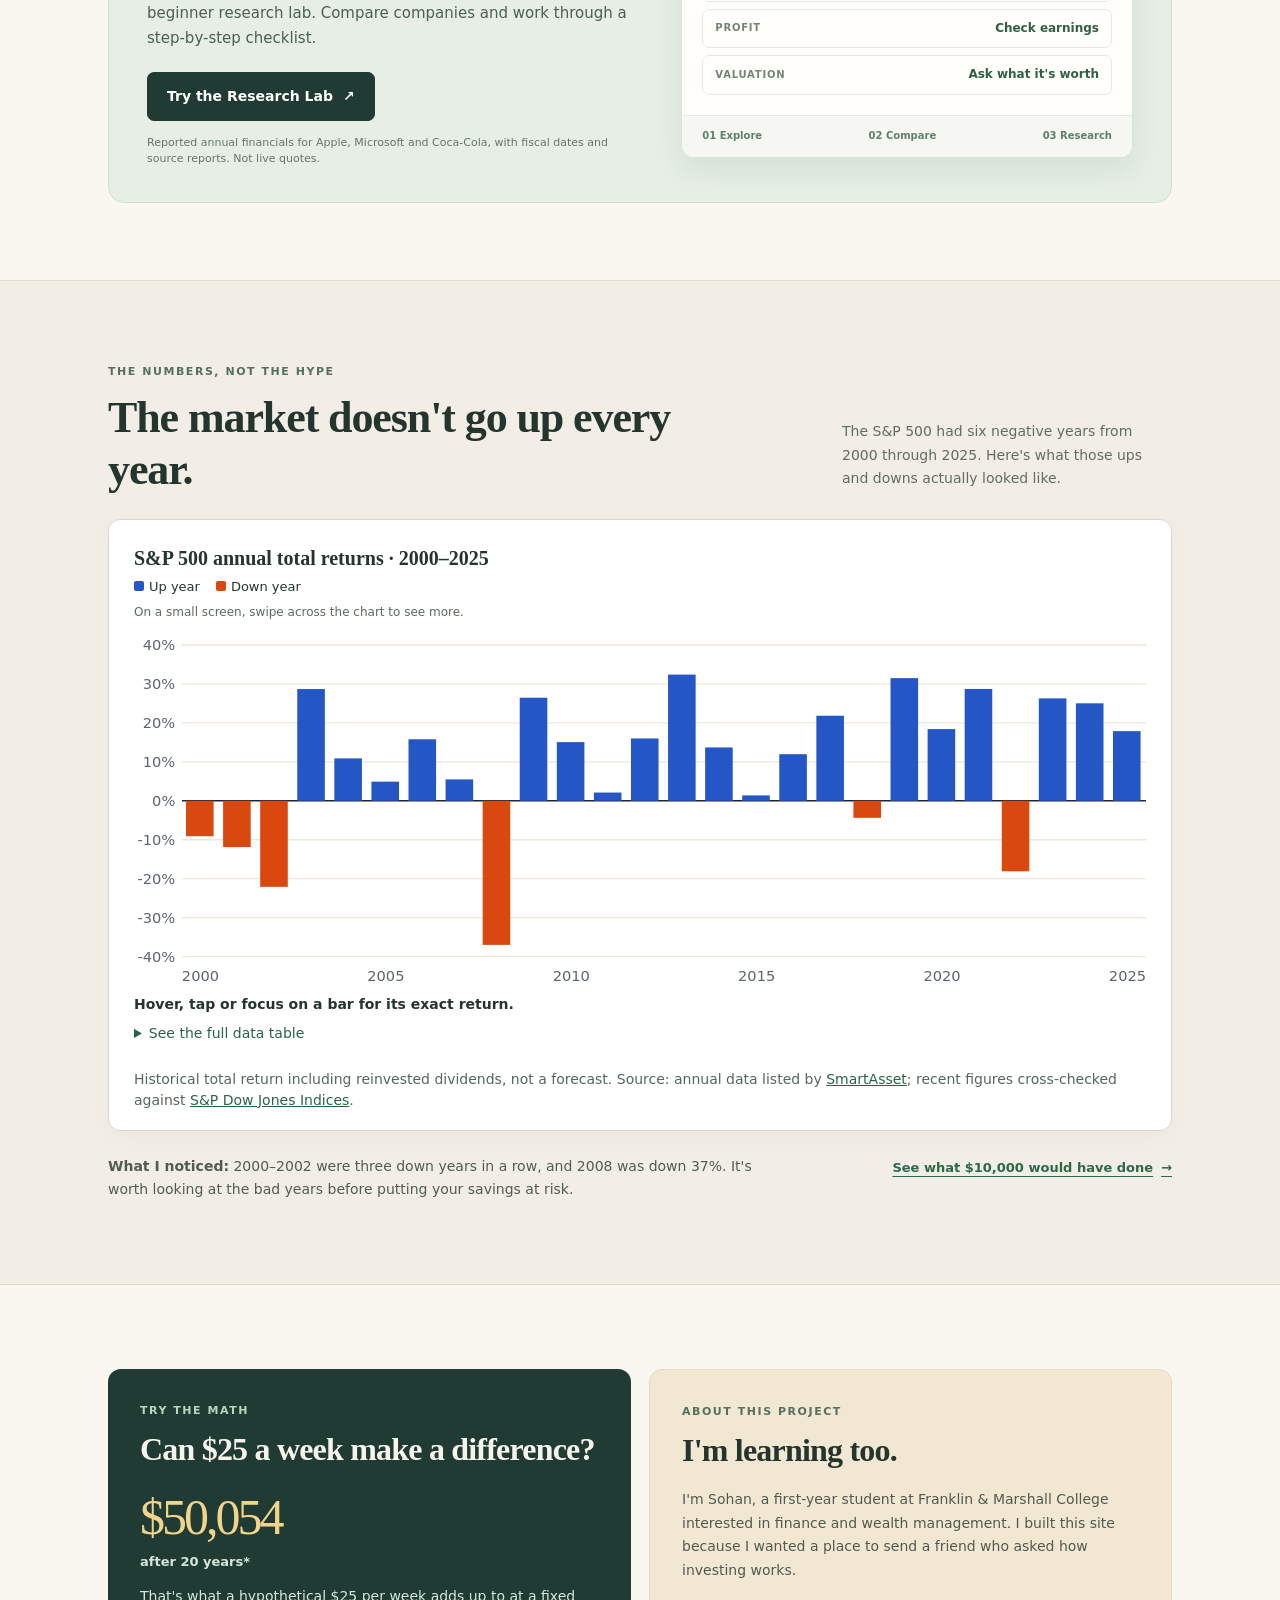
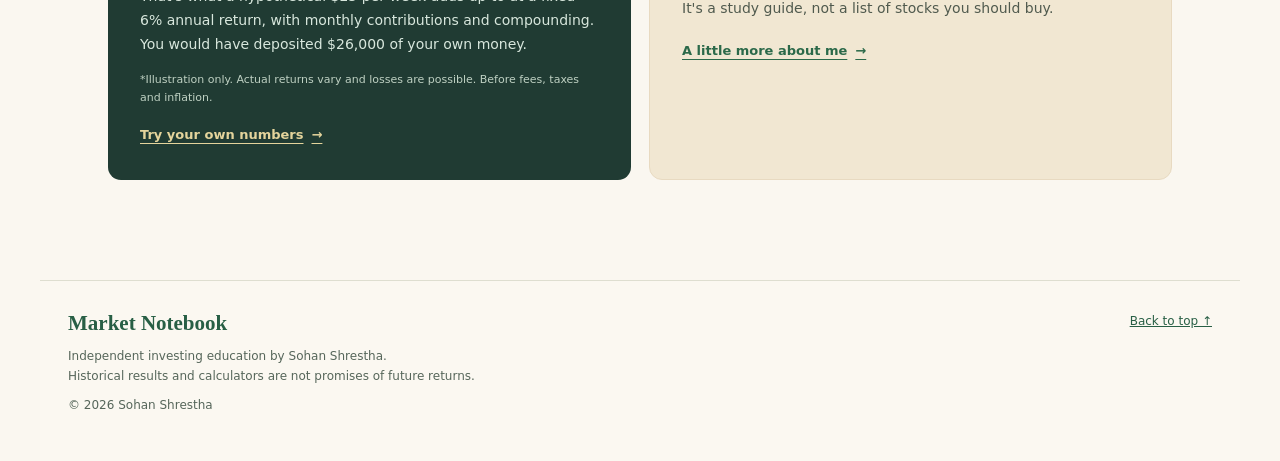
==== commit 7e0a927c: "Unify site styling, improve mobile navigation, audit holdings and add data review checks" ====
--- a/index.html
+++ b/index.html
@@ -15,18 +15,10 @@
   <link rel="icon" href="favicon.svg" type="image/svg+xml">
   <link rel="stylesheet" href="styles.css">
   <script defer src="script.js"></script>
+<link rel="stylesheet" href="site.css">
 </head>
 <body class="home-page"><a class="skip-link" href="#main-content">Skip to content</a>
-<header class="top">
-  <nav class="nav" aria-label="Main navigation">
-    <a class="logo" href="index.html">Market Notebook</a>
-    <a class="on" href="index.html" aria-current="page">Home</a>
-    <a href="start.html">Investing 101</a>
-    <a href="investors.html">Investor Playbook</a><a href="research.html">Research Lab</a>
-    <a href="about.html">About me</a>
-    <a href="https://www.linkedin.com/in/sohvn/" target="_blank" rel="noopener noreferrer">LinkedIn</a>
-  </nav>
-</header>
+<header class="site-header"><nav class="site-nav" aria-label="Main navigation"><a class="site-brand" href="index.html">Market Notebook<span>Learn investing, thoughtfully.</span></a><div class="site-links"><a href="index.html" aria-current="page">Home</a><a href="start.html">Investing 101</a><a href="investors.html">Investor Playbook</a><a href="research.html">Research Lab</a><a href="about.html">About me</a><a href="https://www.linkedin.com/in/sohvn/" target="_blank" rel="noopener noreferrer">LinkedIn <span aria-hidden="true">↗</span></a></div></nav></header>
 <main id="main-content" tabindex="-1">
   <noscript><div class="wrap"><div class="note"><b>JavaScript is disabled.</b> The market chart below needs JavaScript, but the lessons, linked sources and research are still available.</div></div></noscript>
 
@@ -110,7 +102,7 @@
       <figure class="chart home-chart" data-chart="sp">
         <h3>S&amp;P 500 annual total returns · 2000–2025</h3>
         <div class="legend"></div>
-        <div class="plot"></div>
+        <p class="chart-scroll-hint">On a small screen, swipe across the chart to see more.</p><div class="plot" tabindex="0" role="region" aria-label="Scrollable chart"></div>
         <div class="readout" role="status" aria-live="polite">Hover, tap or focus on a bar for its exact return.</div>
         <details><summary>See the full data table</summary><div class="tbl"></div></details>
         <figcaption>Historical total return including reinvested dividends, not a forecast. Source: annual data listed by <a href="https://smartasset.com/investing/sp-500-average-annual-return" target="_blank" rel="noopener noreferrer">SmartAsset</a>; recent figures cross-checked against <a href="https://www.spglobal.com/spdji/en/commentary/article/us-equities-market-attributes" target="_blank" rel="noopener noreferrer">S&amp;P Dow Jones Indices</a>.</figcaption>
@@ -140,6 +132,6 @@
     </div>
   </section>
 </main>
-<footer><div class="wrap">&copy; 2026 Sohan Shrestha.</div></footer>
+<footer class="site-footer"><div><a class="footer-brand" href="index.html">Market Notebook</a><p>Independent investing education by Sohan Shrestha.<br>Historical results and calculators are not promises of future returns.</p><span>© 2026 Sohan Shrestha</span></div><a href="#main-content">Back to top ↑</a></footer>
 </body>
 </html>
--- a/site.css
+++ b/site.css
@@ -0,0 +1,69 @@
+/* Shared visual system and small-screen safeguards. */
+:root{--ink:#24352e;--paper:#faf7f0;--line:#deded0;--blue:#286447;--mut:#56665a}
+html{scroll-padding-top:20px}
+body{background:var(--paper);color:var(--ink)}
+.site-header{background:#fffefa;border-bottom:1px solid var(--line)}
+.site-nav{max-width:1200px;margin:auto;padding:18px 28px;display:flex;align-items:center;justify-content:space-between;gap:22px}
+.site-brand{font:700 25px/1.2 Georgia,serif;color:#1f4136;text-decoration:none;white-space:nowrap}
+.site-brand span{display:block;font:400 11px/1.5 system-ui,sans-serif;letter-spacing:.035em;color:#596d5f;margin-top:5px}
+.site-links{display:flex;flex-wrap:wrap;gap:4px 18px;align-items:center}
+.site-links a{display:inline-flex;align-items:center;min-height:44px;font:600 13px/1.4 system-ui,sans-serif;text-decoration:none;color:#526257}
+.site-links a:hover{color:#1f4136}
+.site-links a[aria-current=page]{color:#1f4136;text-decoration:underline;text-decoration-color:#b28c4c;text-decoration-thickness:2px;text-underline-offset:8px}
+.site-footer{max-width:1200px;display:flex;justify-content:space-between;align-items:start;gap:24px;margin:55px auto 0;padding:30px 28px 45px;border-top:1px solid var(--line);font:12px/1.7 system-ui,sans-serif;color:#56665a}
+.site-footer p{margin:9px 0}.site-footer a{color:#285f45}.site-footer>a{min-height:44px;white-space:nowrap}.footer-brand{font:700 21px Georgia,serif;text-decoration:none}
+.reading-page main.wrap{max-width:850px;padding:45px 28px 15px}
+.reading-page h1{font-size:clamp(34px,5vw,49px);letter-spacing:-.035em;margin-top:0;color:#1f4136}
+.reading-page h2{color:#244b39;letter-spacing:-.025em;padding-top:12px}
+.reading-page .lead{color:#526257;font-size:19px}
+.reading-page .btn{background:#285f45;border-color:#285f45;border-radius:8px}
+.reading-page figure.chart,.reading-page .calc{border-radius:12px;border-color:var(--line);box-shadow:0 5px 20px #263b2d05}
+.reading-page .take{background:#edf3e9;border:1px solid #d3dfcc;border-radius:10px;padding:17px}
+.reading-page .note{border-color:#b99150;border-radius:0 8px 8px 0}
+.page-toc{background:#f0f1e7;border:1px solid #dce2d4;border-radius:12px;padding:18px 20px;margin:24px 0 32px}
+.eyebrow{font:800 11px/1.5 system-ui,sans-serif;letter-spacing:.12em;color:#47634e;margin:0 0 10px}
+.page-toc>div{display:grid;grid-template-columns:repeat(2,minmax(0,1fr));gap:2px 20px}
+.page-toc a{font:600 13px/1.5 system-ui,sans-serif;color:#315b42;min-height:44px;display:flex;align-items:center;padding:6px 0}
+.data-status{padding:13px 16px;border:1px solid #cbdcc7;border-radius:9px;background:#edf4e9;color:#36513c;font:13px/1.6 system-ui,sans-serif;margin:18px 0}
+.data-status.is-stale{background:#fff1d7;border-color:#c59a53;color:#684c1d}
+.plot{max-width:100%;overflow-x:auto}.chart-scroll-hint{font-size:12px;color:#596d5f;margin:6px 0}
+:where(a,button,input,select,summary,[tabindex]):focus-visible{outline:3px solid #ad7a28;outline-offset:3px}
+.site-footer,.site-nav,.page-toc,.research-page .shell,.reading-page .wrap{min-width:0}
+.research-page .methodology{padding:24px;margin:24px 0 40px;font-size:13px}
+.research-page .methodology h2{margin-top:0}
+.research-page .methodology a,.research-page .source-line a,.research-page .data-details a,.research-page .comparison-sources a{text-decoration:underline;text-underline-offset:3px;color:#285f45}
+.research-page .table-scroll{overflow:auto;max-width:100%}
+.research-page .data-details{margin-top:16px;font-size:12px}
+.research-page .data-details summary{cursor:pointer;min-height:44px}
+.research-page .data-details table{width:100%;border-collapse:collapse;min-width:520px;margin-top:12px}
+.research-page .data-details th,.research-page .data-details td{padding:9px;text-align:left;border-bottom:1px solid var(--line)}
+.research-page .data-details caption{text-align:left;margin-bottom:8px}
+.research-page .compare-year{display:flex;flex-wrap:wrap;align-items:center;gap:12px;margin-bottom:12px}
+.research-page .compare-value{font-size:12px;font-weight:700;margin:7px 0}
+.research-page .compare-line .track{height:18px}.research-page .compare-line .fill{height:100%}
+.research-page .tabs{flex-wrap:wrap;gap:8px 22px}
+.research-page .tab,.research-page .switcher button,.research-page .learn-item{min-height:44px}
+.research-page .selector-controls{flex-wrap:wrap}
+.research-page select{max-width:100%;font-size:16px;min-height:44px}
+.research-page .compare-controls>*{flex:1 1 200px;min-width:0}
+.research-page .compare-controls select{width:100%;min-width:0}
+.research-page .panel{min-width:0}
+.research-page .metric-value{overflow-wrap:anywhere;font-variant-numeric:tabular-nums}
+.research-page .source-line{flex-wrap:wrap}
+@media(max-width:950px){.site-nav{align-items:start;flex-direction:column;gap:10px}.site-links{gap:4px 20px}}
+@media(max-width:600px){
+ .site-nav{padding:16px 18px}.site-brand{font-size:24px}.site-links{gap:2px 17px}.site-links a{font-size:13px}
+ .reading-page main.wrap{padding:28px 18px 10px}.reading-page .lead{font-size:17px}
+ .page-toc{padding:15px}.page-toc>div{grid-template-columns:1fr}
+ .site-footer{padding:25px 18px 35px;flex-wrap:wrap}
+ .reading-page figure.chart{margin-inline:0;max-width:100%}
+ .reading-page .grid{grid-template-columns:repeat(auto-fit,minmax(min(150px,100%),1fr))}
+ .research-page .metrics{grid-template-columns:repeat(2,minmax(0,1fr))}
+ .research-page .metric-value{font-size:clamp(23px,6vw,30px)}
+ .research-page .intro h1{font-size:clamp(31px,9vw,40px)}
+ .research-page .company-title{overflow-wrap:anywhere}
+ .research-page .bar-value{font-size:11px}.research-page .bars{gap:8px;padding-inline:0}
+ .research-page .safety{align-items:start}
+ .research-page .sourcechip{white-space:normal}
+}
+@media(prefers-reduced-motion:reduce){html{scroll-behavior:auto}}
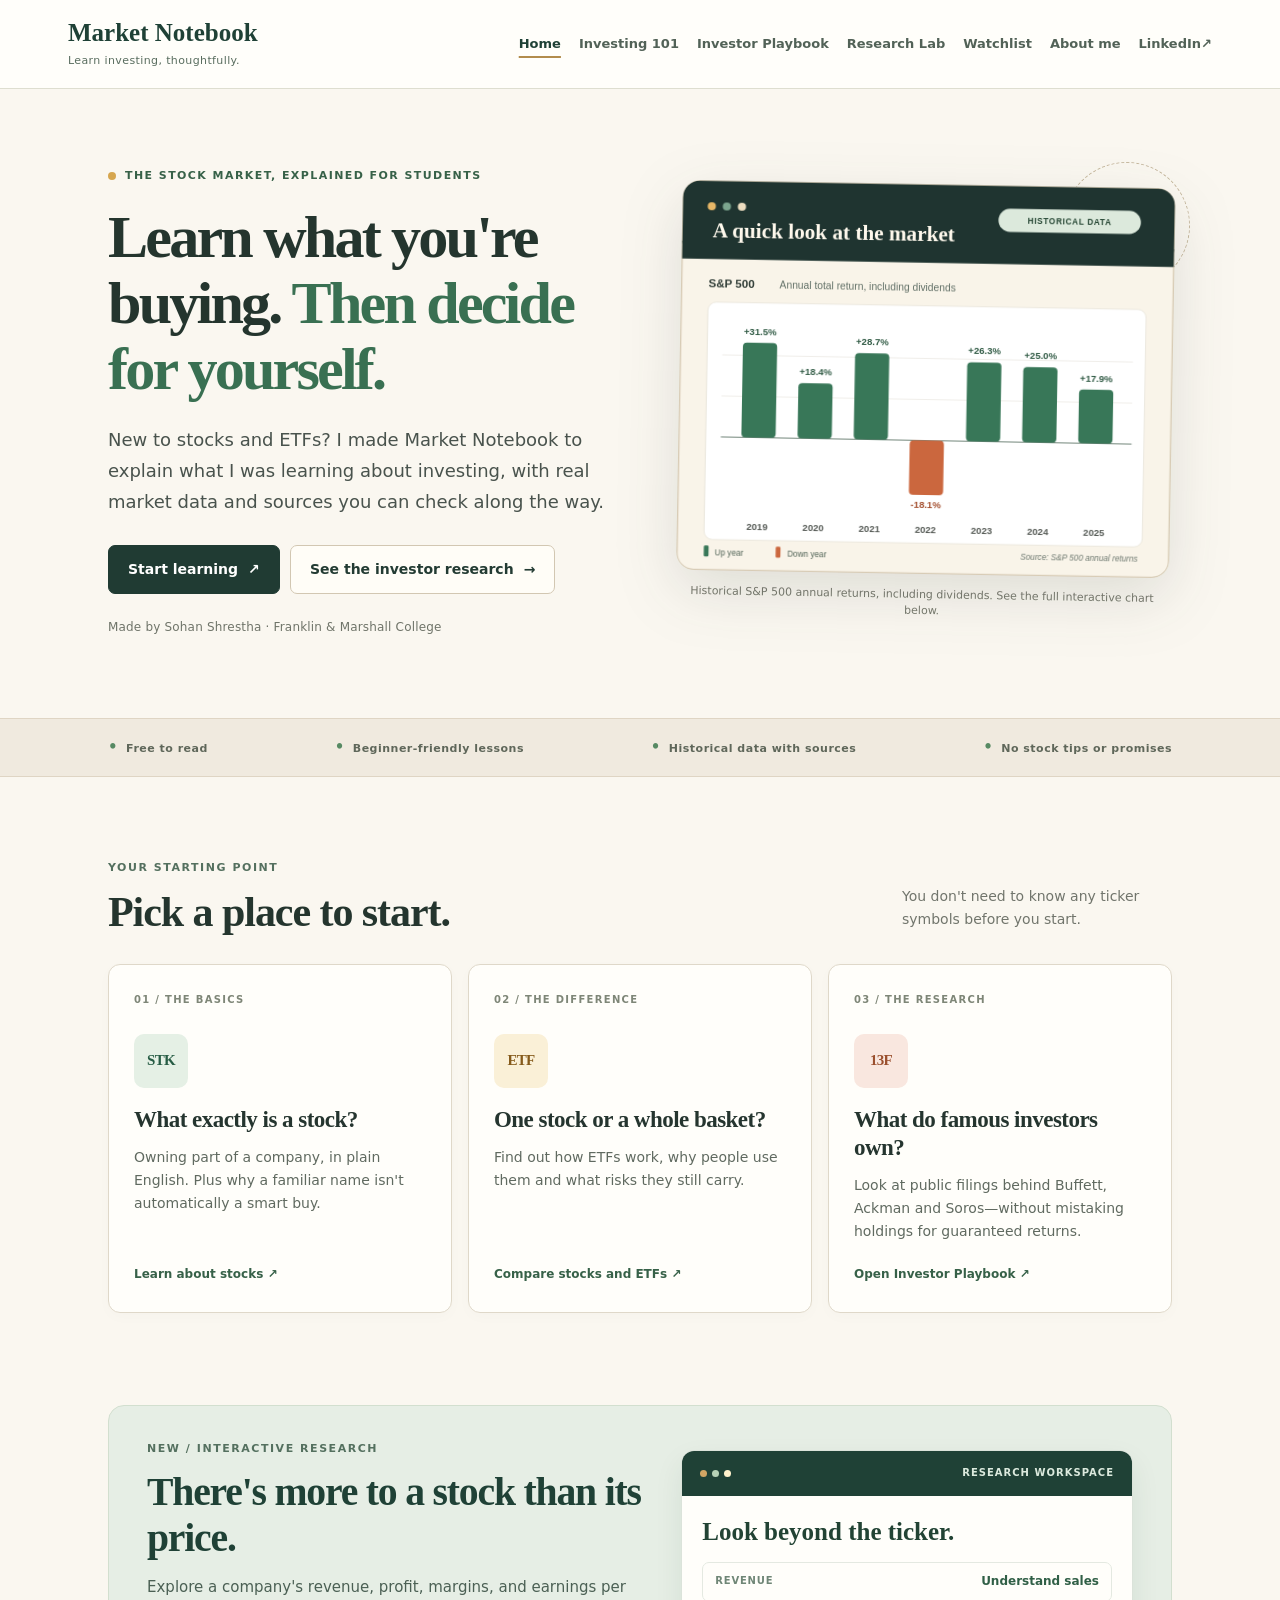
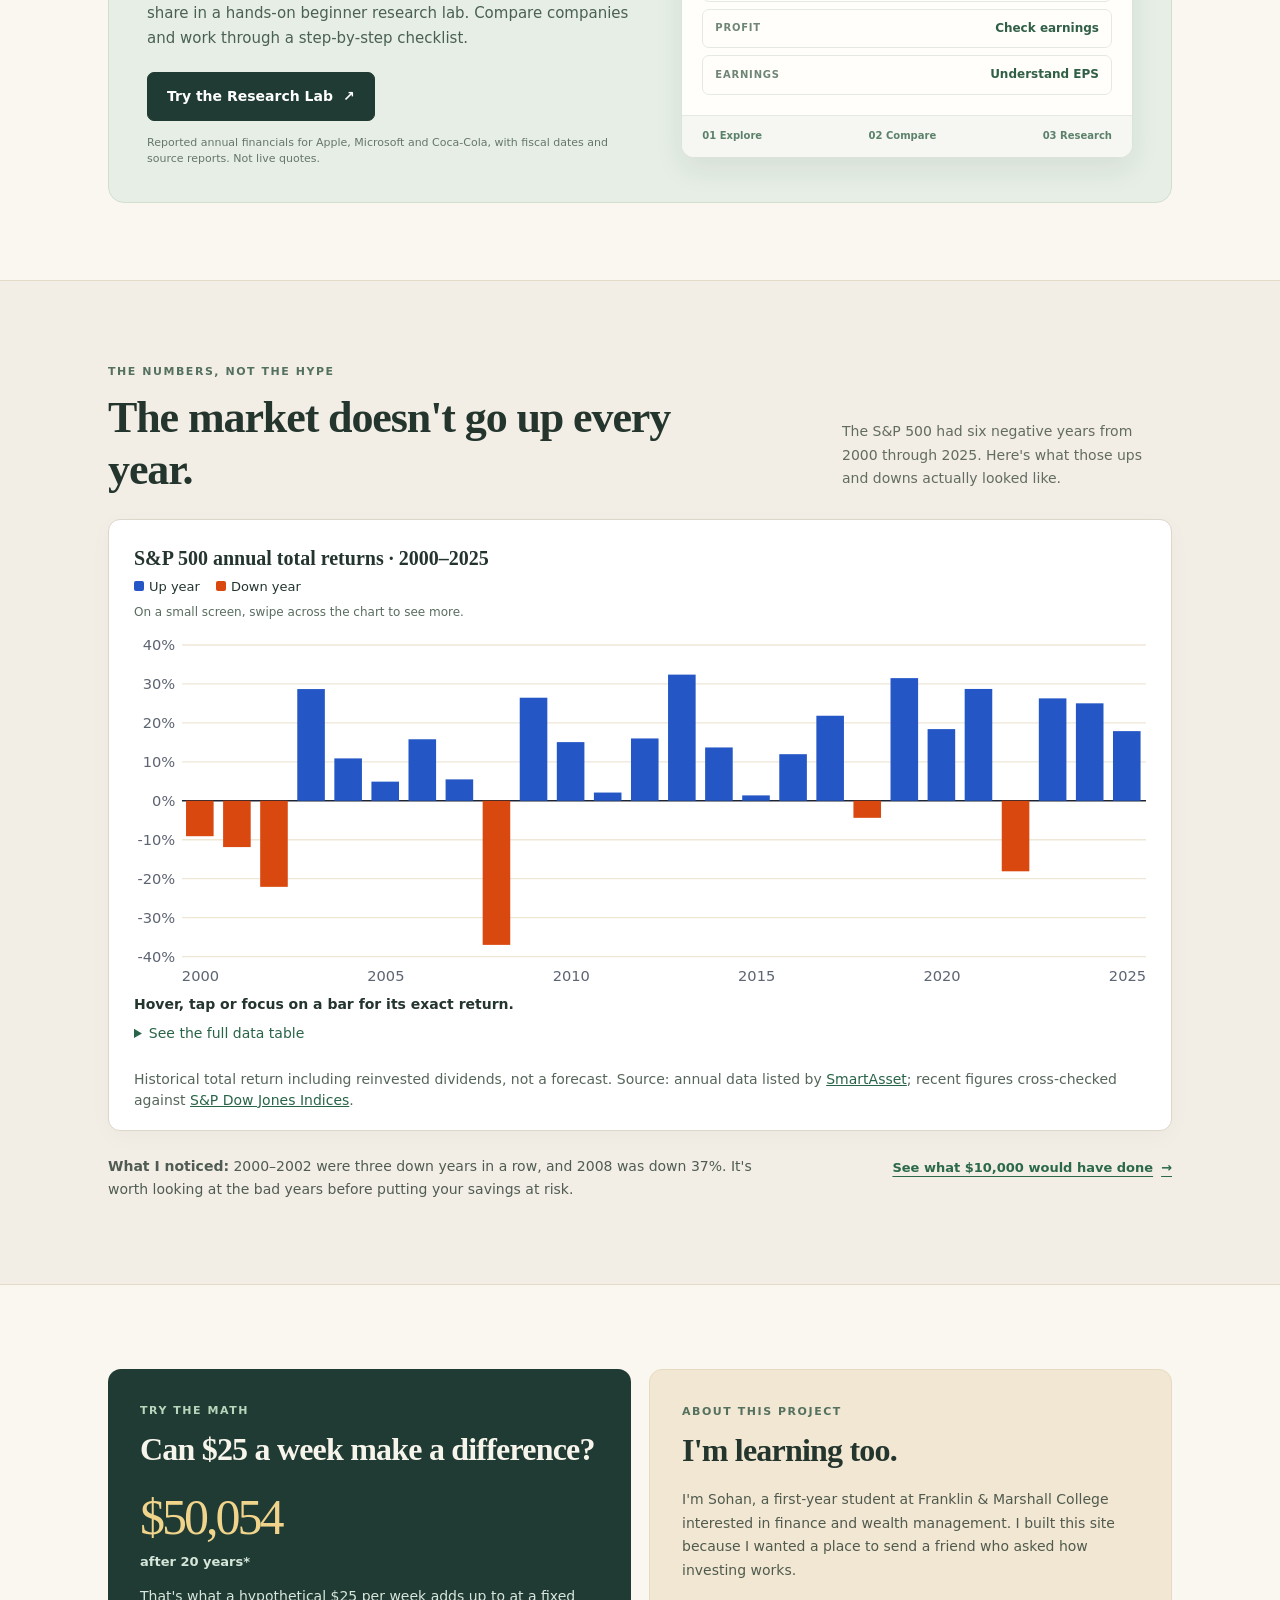
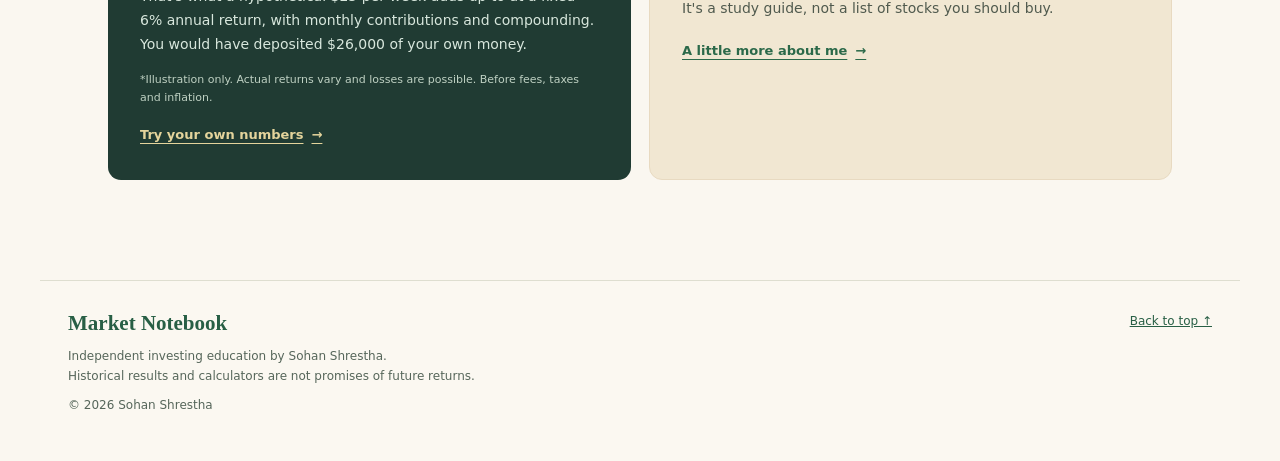
==== commit f220e0a1: "Polish Market Notebook with share card, research notes, learning path, watchlist and bug fixes" ====
--- a/index.html
+++ b/index.html
@@ -10,15 +10,21 @@
   <meta property="og:title" content="Market Notebook | Investing for College Students">
   <meta property="og:description" content="Stocks, ETFs, market history and lessons from well-known investors. No hype—just the basics and the numbers behind them.">
   <meta property="og:url" content="https://sohan660.github.io/Market-Notebook/">
-  <meta name="twitter:card" content="summary">
+  <meta name="twitter:card" content="summary_large_image">
   <link rel="canonical" href="https://sohan660.github.io/Market-Notebook/">
   <link rel="icon" href="favicon.svg" type="image/svg+xml">
   <link rel="stylesheet" href="styles.css">
   <script defer src="script.js"></script>
 <link rel="stylesheet" href="site.css">
+
+<!-- Social media preview -->
+<meta property="og:image" content="https://sohan660.github.io/Market-Notebook/social-preview.png">
+<meta property="og:image:width" content="1200">
+<meta property="og:image:height" content="630">
+<meta name="twitter:image" content="https://sohan660.github.io/Market-Notebook/social-preview.png">
 </head>
 <body class="home-page"><a class="skip-link" href="#main-content">Skip to content</a>
-<header class="site-header"><nav class="site-nav" aria-label="Main navigation"><a class="site-brand" href="index.html">Market Notebook<span>Learn investing, thoughtfully.</span></a><div class="site-links"><a href="index.html" aria-current="page">Home</a><a href="start.html">Investing 101</a><a href="investors.html">Investor Playbook</a><a href="research.html">Research Lab</a><a href="about.html">About me</a><a href="https://www.linkedin.com/in/sohvn/" target="_blank" rel="noopener noreferrer">LinkedIn <span aria-hidden="true">↗</span></a></div></nav></header>
+<header class="site-header"><nav class="site-nav" aria-label="Main navigation"><a class="site-brand" href="index.html">Market Notebook<span>Learn investing, thoughtfully.</span></a><div class="site-links"><a href="index.html" aria-current="page">Home</a><a href="start.html">Investing 101</a><a href="investors.html">Investor Playbook</a><a href="research.html">Research Lab</a><a href="watchlist.html">Watchlist</a><a href="about.html">About me</a><a href="https://www.linkedin.com/in/sohvn/" target="_blank" rel="noopener noreferrer">LinkedIn <span aria-hidden="true">↗</span></a></div></nav></header>
 <main id="main-content" tabindex="-1">
   <noscript><div class="wrap"><div class="note"><b>JavaScript is disabled.</b> The market chart below needs JavaScript, but the lessons, linked sources and research are still available.</div></div></noscript>
 
@@ -81,14 +87,14 @@
     <div class="home-lab-promo-copy">
       <span class="home-overline">NEW / INTERACTIVE RESEARCH</span>
       <h2 id="home-lab-title">There's more to a stock than its price.</h2>
-      <p>Explore a company's revenue, profit, and valuation in a hands-on beginner research lab. Compare companies and work through a step-by-step checklist.</p>
+      <p>Explore a company's revenue, profit, margins, and earnings per share in a hands-on beginner research lab. Compare companies and work through a step-by-step checklist.</p>
       <a class="home-button home-button-primary" href="research.html">Try the Research Lab <span aria-hidden="true">↗</span></a>
       <p class="home-lab-promo-note">Reported annual financials for Apple, Microsoft and Coca-Cola, with fiscal dates and source reports. Not live quotes.</p>
     </div>
     <div class="home-lab-mini" aria-hidden="true">
       <div class="home-lab-mini-top"><span class="home-lab-mini-dots"><i></i><i></i><i></i></span><span>RESEARCH WORKSPACE</span></div>
       <div class="home-lab-mini-title">Look beyond the ticker.</div>
-      <div class="home-lab-mini-grid"><span>REVENUE <b>Understand sales</b></span><span>PROFIT <b>Check earnings</b></span><span>VALUATION <b>Ask what it's worth</b></span></div>
+      <div class="home-lab-mini-grid"><span>REVENUE <b>Understand sales</b></span><span>PROFIT <b>Check earnings</b></span><span>EARNINGS <b>Understand EPS</b></span></div>
       <div class="home-lab-mini-bottom"><span>01 Explore</span><span>02 Compare</span><span>03 Research</span></div>
     </div>
   </section>
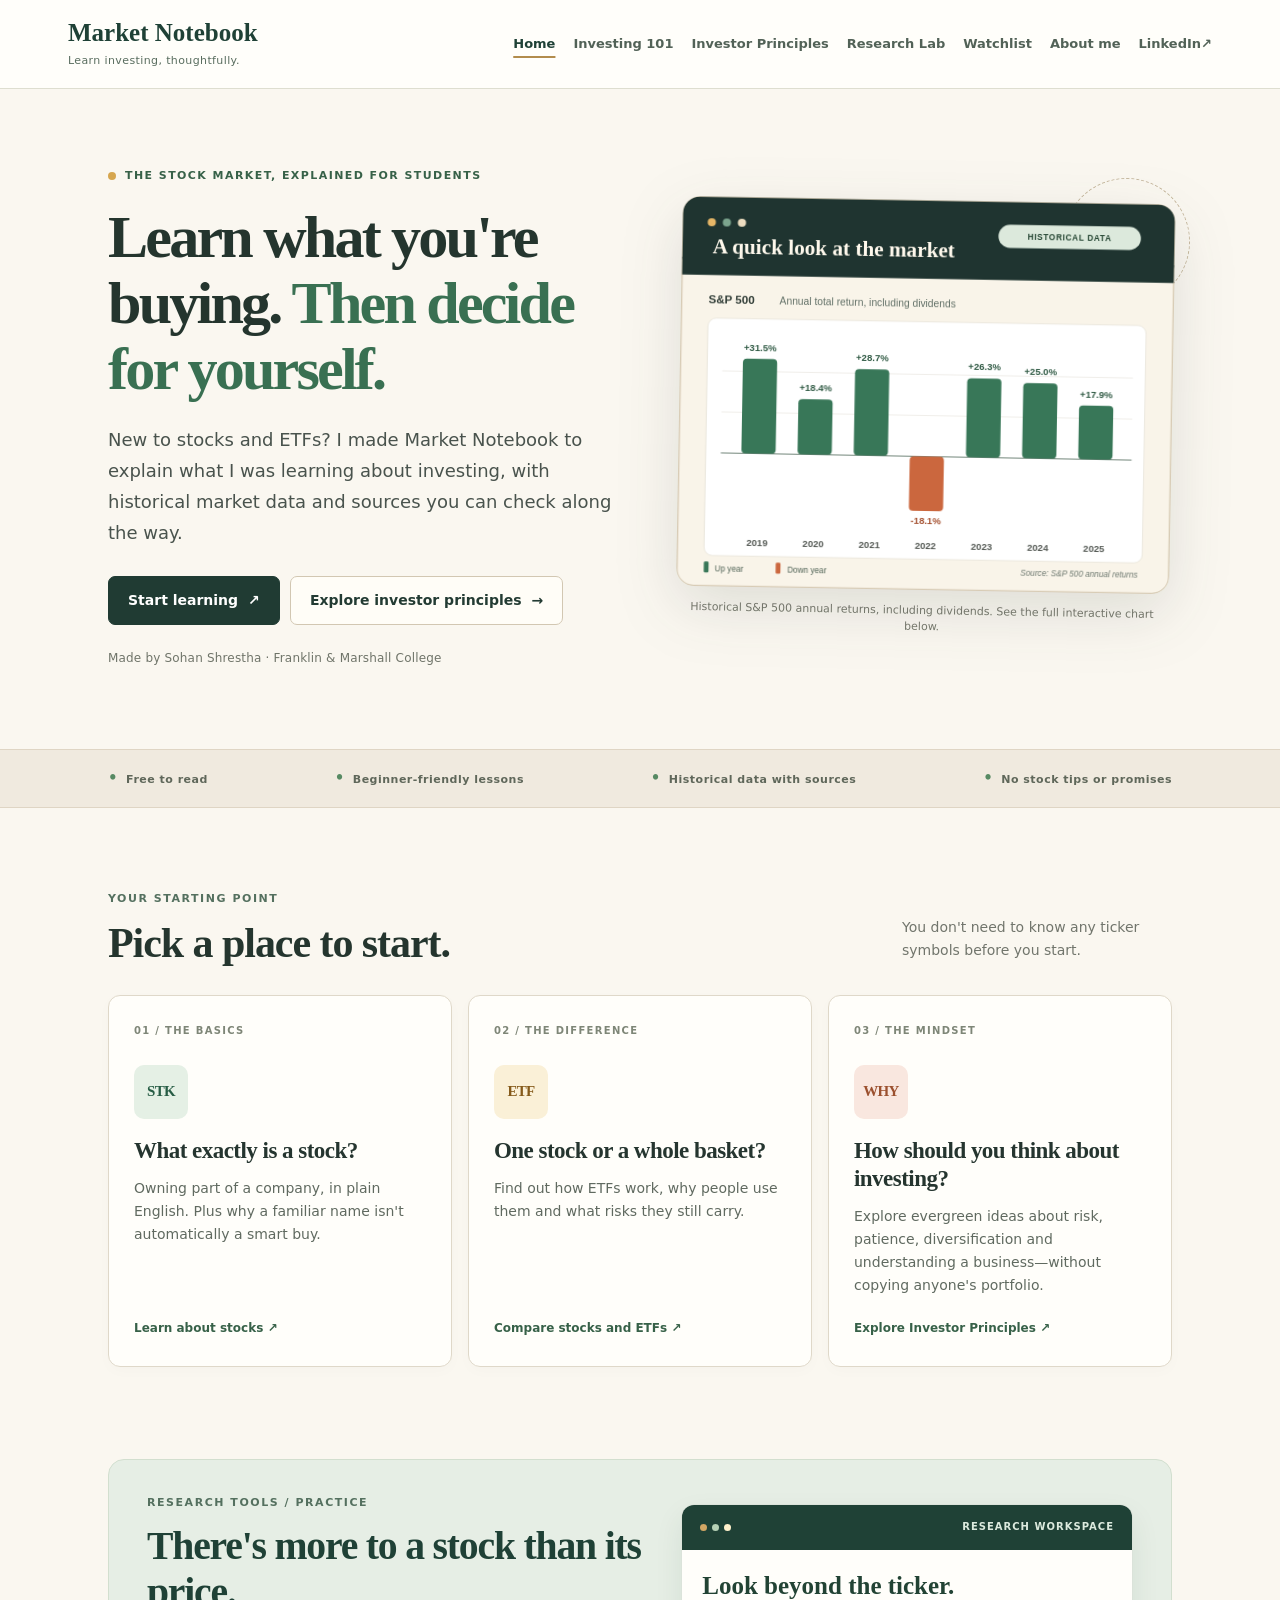
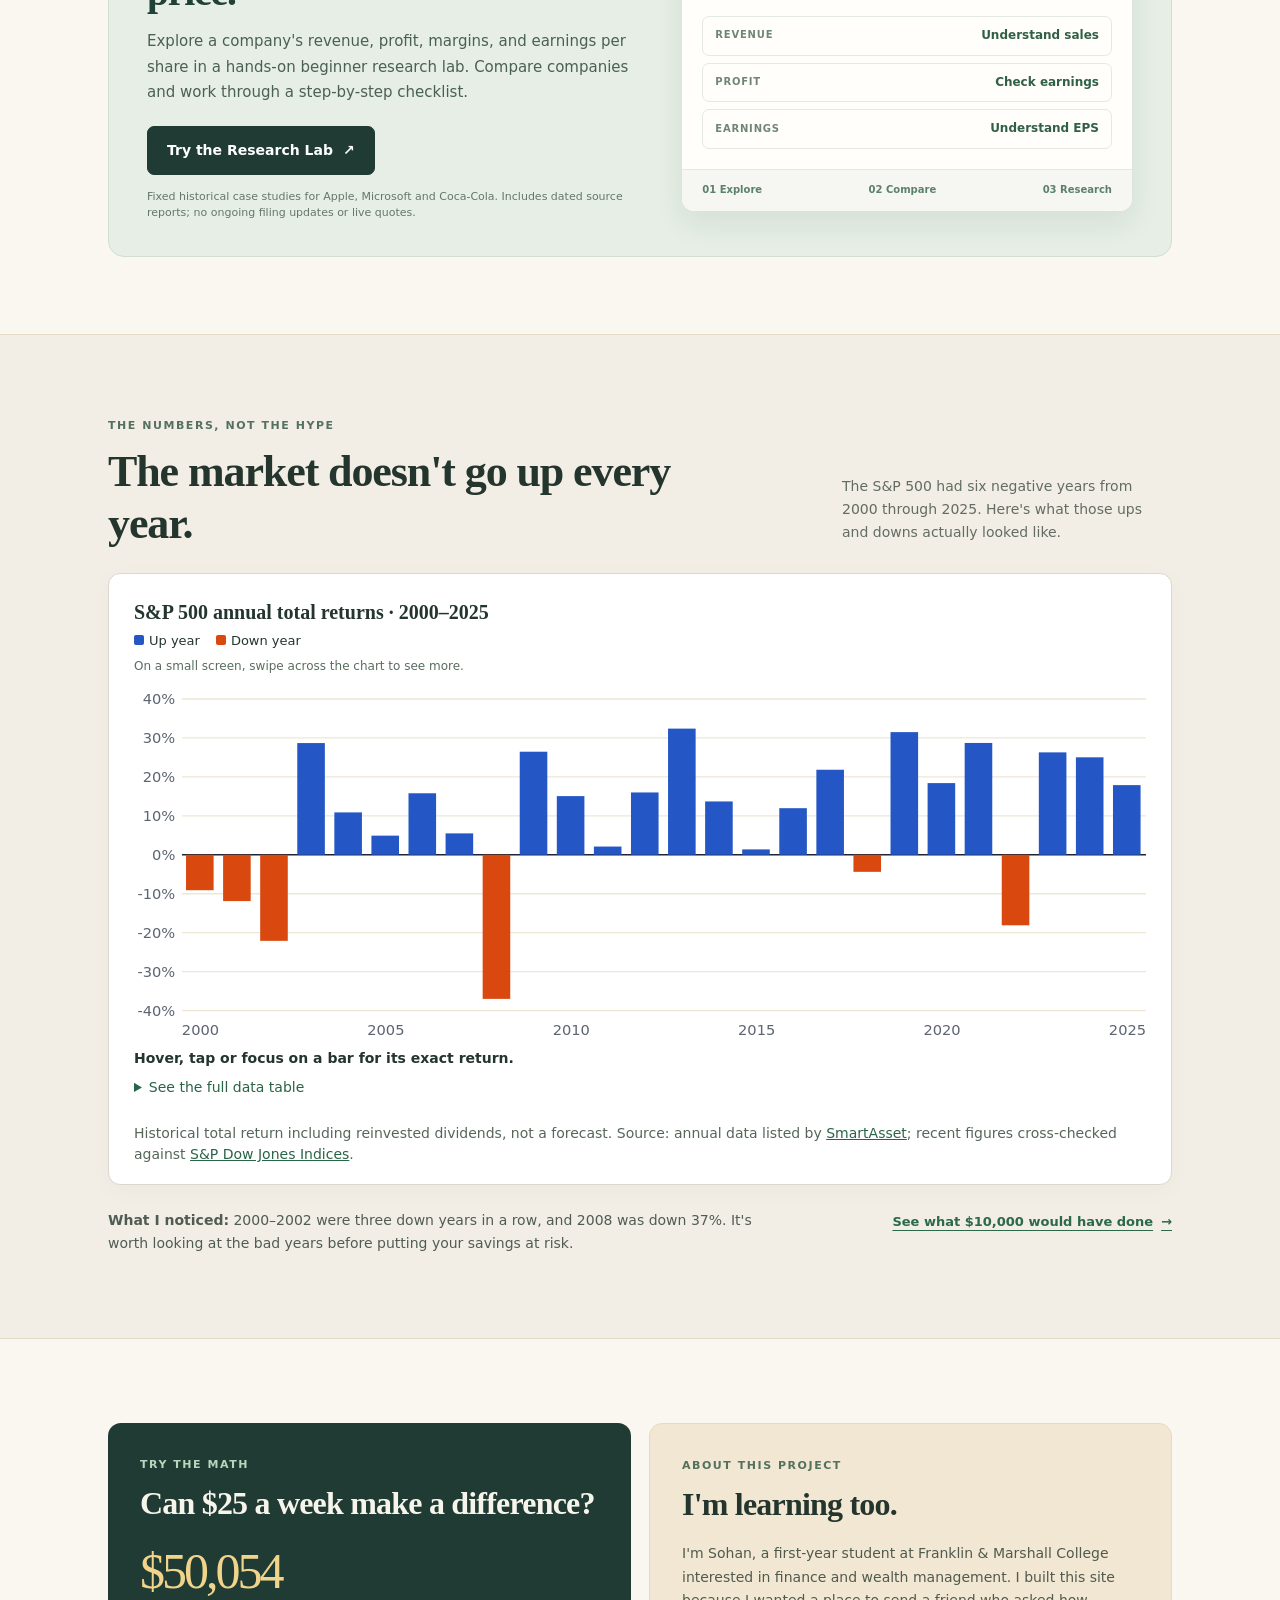
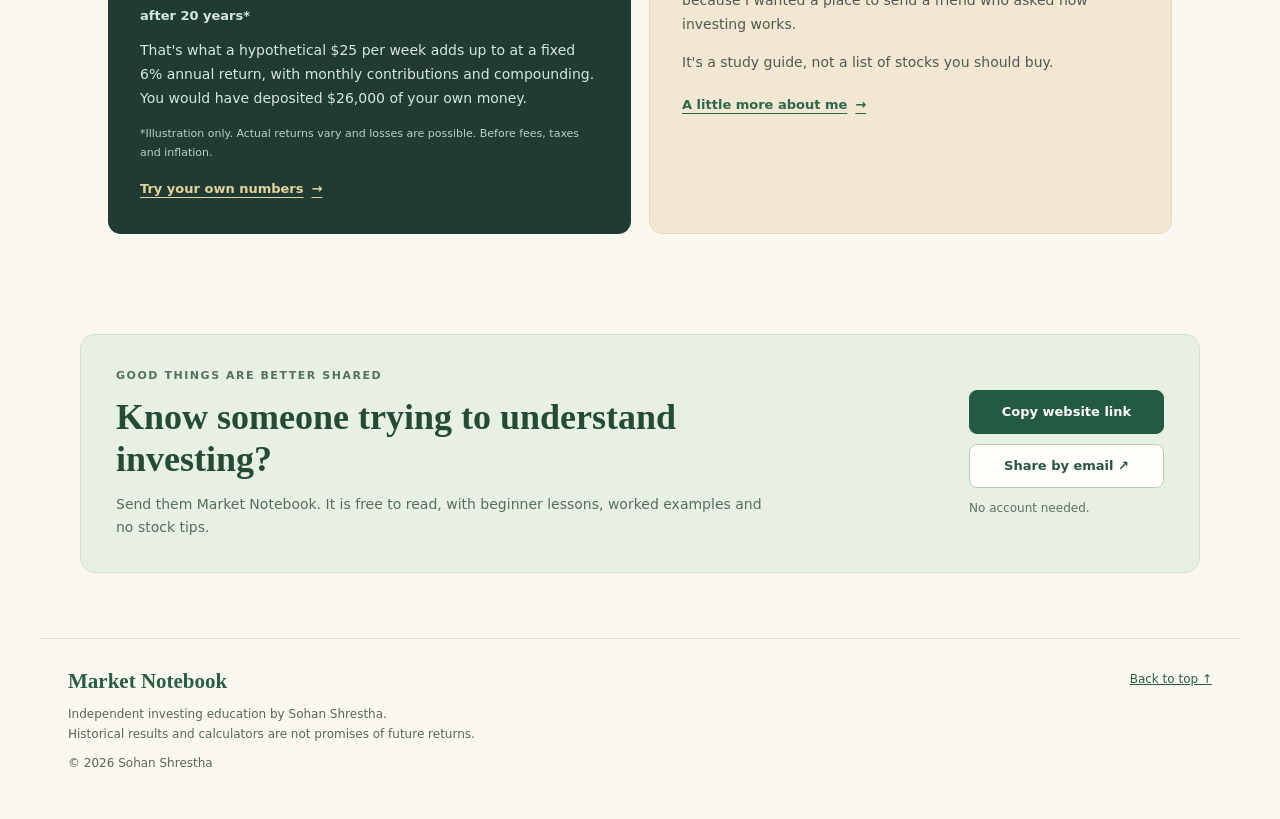
==== commit 865acf65: "Make Market Notebook evergreen; save checklists, edit watchlist, improve sharing and checks" ====
--- a/index.html
+++ b/index.html
@@ -14,8 +14,8 @@
   <link rel="canonical" href="https://sohan660.github.io/Market-Notebook/">
   <link rel="icon" href="favicon.svg" type="image/svg+xml">
   <link rel="stylesheet" href="styles.css">
-  <script defer src="script.js"></script>
-<link rel="stylesheet" href="site.css">
+  <script defer src="script.js"></script><script defer src="share.js"></script>
+<link rel="stylesheet" href="site.css"><link rel="stylesheet" href="features.css">
 
 <!-- Social media preview -->
 <meta property="og:image" content="https://sohan660.github.io/Market-Notebook/social-preview.png">
@@ -24,7 +24,7 @@
 <meta name="twitter:image" content="https://sohan660.github.io/Market-Notebook/social-preview.png">
 </head>
 <body class="home-page"><a class="skip-link" href="#main-content">Skip to content</a>
-<header class="site-header"><nav class="site-nav" aria-label="Main navigation"><a class="site-brand" href="index.html">Market Notebook<span>Learn investing, thoughtfully.</span></a><div class="site-links"><a href="index.html" aria-current="page">Home</a><a href="start.html">Investing 101</a><a href="investors.html">Investor Playbook</a><a href="research.html">Research Lab</a><a href="watchlist.html">Watchlist</a><a href="about.html">About me</a><a href="https://www.linkedin.com/in/sohvn/" target="_blank" rel="noopener noreferrer">LinkedIn <span aria-hidden="true">↗</span></a></div></nav></header>
+<header class="site-header"><nav class="site-nav" aria-label="Main navigation"><a class="site-brand" href="index.html">Market Notebook<span>Learn investing, thoughtfully.</span></a><div class="site-links"><a href="index.html" aria-current="page">Home</a><a href="start.html">Investing 101</a><a href="investors.html">Investor Principles</a><a href="research.html">Research Lab</a><a href="watchlist.html">Watchlist</a><a href="about.html">About me</a><a href="https://www.linkedin.com/in/sohvn/" target="_blank" rel="noopener noreferrer">LinkedIn <span aria-hidden="true">↗</span></a></div></nav></header>
 <main id="main-content" tabindex="-1">
   <noscript><div class="wrap"><div class="note"><b>JavaScript is disabled.</b> The market chart below needs JavaScript, but the lessons, linked sources and research are still available.</div></div></noscript>
 
@@ -32,10 +32,10 @@
     <div class="home-hero-copy">
       <p class="home-kicker"><span class="home-kicker-dot" aria-hidden="true"></span> THE STOCK MARKET, EXPLAINED FOR STUDENTS</p>
       <h1 id="home-title">Learn what you're buying. <em>Then decide for yourself.</em></h1>
-      <p class="home-lead">New to stocks and ETFs? I made Market Notebook to explain what I was learning about investing, with real market data and sources you can check along the way.</p>
+      <p class="home-lead">New to stocks and ETFs? I made Market Notebook to explain what I was learning about investing, with historical market data and sources you can check along the way.</p>
       <div class="home-actions">
         <a class="home-button home-button-primary" href="start.html">Start learning <span aria-hidden="true">↗</span></a>
-        <a class="home-button home-button-secondary" href="investors.html">See the investor research <span aria-hidden="true">→</span></a>
+        <a class="home-button home-button-secondary" href="investors.html">Explore investor principles <span aria-hidden="true">→</span></a>
       </div>
       <p class="home-byline">Made by Sohan Shrestha · Franklin &amp; Marshall College</p>
     </div>
@@ -74,22 +74,22 @@
         <span class="home-linkline">Compare stocks and ETFs <span aria-hidden="true">↗</span></span>
       </a>
       <a class="home-lesson" href="investors.html">
-        <span class="home-lesson-number">03 / THE RESEARCH</span>
-        <span class="home-lesson-symbol home-lesson-symbol-terracotta" aria-hidden="true">13F</span>
-        <h3>What do famous investors own?</h3>
-        <p>Look at public filings behind Buffett, Ackman and Soros—without mistaking holdings for guaranteed returns.</p>
-        <span class="home-linkline">Open Investor Playbook <span aria-hidden="true">↗</span></span>
+        <span class="home-lesson-number">03 / THE MINDSET</span>
+        <span class="home-lesson-symbol home-lesson-symbol-terracotta" aria-hidden="true">WHY</span>
+        <h3>How should you think about investing?</h3>
+        <p>Explore evergreen ideas about risk, patience, diversification and understanding a business—without copying anyone's portfolio.</p>
+        <span class="home-linkline">Explore Investor Principles <span aria-hidden="true">↗</span></span>
       </a>
     </div>
   </section>
 
   <section class="home-container home-lab-promo" aria-labelledby="home-lab-title">
     <div class="home-lab-promo-copy">
-      <span class="home-overline">NEW / INTERACTIVE RESEARCH</span>
+      <span class="home-overline">RESEARCH TOOLS / PRACTICE</span>
       <h2 id="home-lab-title">There's more to a stock than its price.</h2>
       <p>Explore a company's revenue, profit, margins, and earnings per share in a hands-on beginner research lab. Compare companies and work through a step-by-step checklist.</p>
       <a class="home-button home-button-primary" href="research.html">Try the Research Lab <span aria-hidden="true">↗</span></a>
-      <p class="home-lab-promo-note">Reported annual financials for Apple, Microsoft and Coca-Cola, with fiscal dates and source reports. Not live quotes.</p>
+      <p class="home-lab-promo-note">Fixed historical case studies for Apple, Microsoft and Coca-Cola. Includes dated source reports; no ongoing filing updates or live quotes.</p>
     </div>
     <div class="home-lab-mini" aria-hidden="true">
       <div class="home-lab-mini-top"><span class="home-lab-mini-dots"><i></i><i></i><i></i></span><span>RESEARCH WORKSPACE</span></div>
@@ -137,6 +137,11 @@
       <a href="about.html" class="home-inline-link">A little more about me <span aria-hidden="true">→</span></a>
     </div>
   </section>
+
+<section class="home-container share-invite" aria-labelledby="share-site-heading">
+  <div><span class="home-overline">GOOD THINGS ARE BETTER SHARED</span><h2 id="share-site-heading">Know someone trying to understand investing?</h2><p>Send them Market Notebook. It is free to read, with beginner lessons, worked examples and no stock tips.</p></div>
+  <div class="share-actions"><button type="button" class="feature-btn primary" id="copy-site-link">Copy website link</button><a class="feature-btn" href="mailto:?subject=Market%20Notebook%20-%20free%20investing%20guide&amp;body=I%20thought%20you%20might%20like%20this%20beginner-friendly%20investing%20guide%3A%20https%3A%2F%2Fsohan660.github.io%2FMarket-Notebook%2F">Share by email ↗</a><p role="status" aria-live="polite" id="share-status">No account needed.</p></div>
+</section>
 </main>
 <footer class="site-footer"><div><a class="footer-brand" href="index.html">Market Notebook</a><p>Independent investing education by Sohan Shrestha.<br>Historical results and calculators are not promises of future returns.</p><span>© 2026 Sohan Shrestha</span></div><a href="#main-content">Back to top ↑</a></footer>
 </body>
--- a/features.css
+++ b/features.css
@@ -0,0 +1,54 @@
+/* New browser-only research and learning tools. */
+.feature-btn{min-height:44px;display:inline-flex;align-items:center;justify-content:center;padding:10px 14px;border-radius:8px;border:1px solid #b7cdb8;background:#fffefa;color:#28553e;text-decoration:none;font:700 13px system-ui,sans-serif;cursor:pointer}
+.feature-btn.primary{background:#245a41;border-color:#245a41;color:#fff}.feature-btn.quiet{background:transparent;border-color:transparent;text-decoration:underline}.feature-btn:hover{filter:brightness(.95)}.feature-btn:disabled{opacity:.45;cursor:not-allowed}
+.research-notes{padding:25px;margin:20px 0}.research-notes h2{margin:0;color:#204b36}.research-notes p{font-size:13px;color:#586e5f}
+.notes-head{display:flex;align-items:start;justify-content:space-between;gap:16px}.notes-company{border-radius:30px;padding:7px 12px;background:#e3f0e5;color:#215a3c;font-weight:800}
+.notes-grid{display:grid;grid-template-columns:repeat(2,minmax(0,1fr));gap:14px;margin:17px 0}
+.notes-grid label{display:block;font-size:13px;font-weight:750;color:#365540}.notes-grid textarea{margin-top:7px;display:block;width:100%;resize:vertical;min-height:95px;border:1px solid #bdccbd;border-radius:9px;padding:12px;background:white;font:14px/1.5 system-ui,sans-serif;color:#25392e}
+.notes-actions{display:flex;flex-wrap:wrap;gap:9px}.notes-status{font-size:12px;margin:10px 0 0}
+.study-track{background:#eff3e9;border:1px solid #d5dfd0;border-radius:14px;padding:23px;margin:27px 0 35px}.study-track h2{padding:0;margin:0 0 8px}.study-track-head{display:flex;justify-content:space-between;gap:15px;align-items:start}.study-track-head strong{font-size:13px;color:#366047;white-space:nowrap}.study-track p{font-size:13px;color:#5c7062}.study-track-progress{height:9px;background:#d5e2d5;border-radius:99px;overflow:hidden;margin:15px 0}.study-track-progress span{display:block;height:100%;width:0;background:#4b8963;transition:width .2s}
+.study-track-list{display:grid;grid-template-columns:repeat(2,minmax(0,1fr));gap:9px;margin-bottom:13px}.study-track-list label{display:flex;align-items:center;gap:9px;background:white;padding:10px;border:1px solid #dee6d9;border-radius:8px;font-size:13px}.study-track-list input{width:18px;height:18px;margin:0;accent-color:#286447;flex:none}.study-track-list span{font-size:11px;font-weight:800;color:#66826d}.study-track-list a{font-weight:700;color:#27593d}.study-track-list input:checked~a{text-decoration:line-through;opacity:.7}
+.watchlist-page main.wrap{max-width:970px}.watchlist-add,.watchlist-results,.watchlist-help{border:1px solid #dbe5d7;background:#fffefa;border-radius:14px;padding:25px;margin:25px 0}.watchlist-add h2,.watchlist-results h2{margin:0 0 18px;padding:0}.watchlist-form-grid{display:grid;grid-template-columns:1fr 2fr;gap:14px;margin-bottom:15px}.watchlist-form-grid label{font-size:13px;font-weight:800}.watchlist-form-grid input{min-height:44px}
+.watchlist-suggestions{display:flex;flex-wrap:wrap;align-items:center;gap:8px;font-size:13px}.watchlist-suggestions button{border:1px solid #c9dacd;border-radius:40px;min-height:38px;padding:7px 12px;background:#f0f5ee;color:#2c6245;font-weight:700;cursor:pointer}#watch-status{font-size:13px;color:#42664d}
+.watchlist-results-head{display:flex;align-items:center;justify-content:space-between;gap:14px;flex-wrap:wrap}.watchlist-results-head h2{font-size:26px}.watchlist-results-head h2 span{font:700 13px system-ui,sans-serif;color:#68806d}.watchlist-entries{display:grid;grid-template-columns:repeat(2,minmax(0,1fr));gap:13px}
+.watch-item{padding:19px;border:1px solid #dfe7db;background:#fbfcf8;border-radius:10px}.watch-item-head{display:flex;justify-content:space-between;align-items:center;gap:10px;flex-wrap:wrap}.watch-item-head h3{font:700 25px Georgia,serif;margin:0;color:#24543a}.watch-item-head span{font-size:11px;color:#657d69}.watch-item-note{font-size:13px;overflow-wrap:anywhere;white-space:pre-wrap}.watch-actions{display:flex;flex-wrap:wrap;gap:8px;margin-top:13px}.watch-actions .feature-btn{font-size:12px}.watchlist-empty{color:#667567;font-size:14px}
+@media(max-width:660px){.notes-grid,.study-track-list,.watchlist-entries,.watchlist-form-grid{grid-template-columns:1fr}.study-track-head{display:block}.study-track-head strong{display:block;margin:10px 0}.study-track,.watchlist-add,.watchlist-results,.watchlist-help,.research-notes{padding:17px}.notes-head{flex-direction:column}}
+@media(prefers-reduced-motion:reduce){.study-track-progress span{transition:none}}
+
+/* Evergreen investor principles and editable watchlist notes. */
+.principles-page main.wrap{max-width:1020px}
+.principles-hero{padding:14px 0 38px;max-width:820px}
+.principles-hero h1{font:700 clamp(37px,5.4vw,62px)/1.11 Georgia,serif;color:#214736;letter-spacing:-.042em;margin:9px 0 21px}
+.principles-hero h1 em{color:#5b8469;font-weight:400}
+.principles-hero>p:not(.eyebrow){max-width:760px}
+.principle-grid{display:grid;grid-template-columns:repeat(2,minmax(0,1fr));gap:16px;margin:25px 0 38px}
+.principle-card,.principle-lenses,.principle-exercise,.principle-action{background:#fffefa;border:1px solid #dbe4d8;border-radius:13px;padding:26px}
+.principle-card>span{font:800 11px system-ui,sans-serif;color:#61816a;letter-spacing:.11em}
+.principle-card h3{font:700 26px/1.2 Georgia,serif;color:#254e3c;margin:17px 0 10px}
+.principle-card>p{font-size:14px;color:#4e6655;line-height:1.75}
+.principle-card .principle-prompt{border-top:1px solid #e4e9e2;padding-top:14px;color:#265c43;font-weight:700}
+.principle-lenses,.principle-exercise,.principle-action{margin:24px 0}
+.principle-lens-grid{display:grid;grid-template-columns:repeat(2,minmax(0,1fr));gap:24px}
+.principle-lens-grid article{padding:19px 21px;border-radius:10px;background:#eff5ed}
+.principle-lens-grid h3{font:700 23px/1.2 Georgia,serif;color:#28543f}
+.principle-lens-grid p{font-size:14px;line-height:1.7}
+.principle-lens-grid a,.principle-reading a{color:#285f45;font-weight:750}
+.principles-context{font-size:13px;color:#627066}
+.principle-exercise summary{cursor:pointer;min-height:44px;padding:13px 16px;background:#eef4ea;border:1px solid #d7e3d3;border-radius:9px;color:#2c6348;font-weight:750}
+.principle-exercise details p{padding:10px 16px 0;font-size:14px}
+.principle-action{display:flex;justify-content:space-between;align-items:center;gap:22px;background:#e8f0e6}
+.principle-action>div:first-child{max-width:620px}
+.principle-action-links{display:flex;flex-direction:column;gap:10px;min-width:190px}
+.principle-reading{padding-bottom:18px;font-size:14px;color:#536957}
+.watch-edit-label{display:block;font:700 13px system-ui,sans-serif;color:#315a42;margin-top:15px}
+.watch-edit-input{display:block;box-sizing:border-box;width:100%;max-width:100%;min-height:90px;resize:vertical;border:1px solid #b9cbbb;border-radius:8px;background:white;padding:10px;margin-top:7px;font:14px/1.6 system-ui,sans-serif}
+.watchlist-format{font-size:12px;color:#5c7262}
+@media(max-width:700px){.principle-grid,.principle-lens-grid{grid-template-columns:1fr}.principle-action{align-items:stretch;flex-direction:column}.principle-action-links{flex-direction:row;flex-wrap:wrap;min-width:0}.principle-card,.principle-lenses,.principle-exercise,.principle-action{padding:20px}}
+
+/* Invite readers to share the beginner guide. */
+.share-invite{background:#e8f0e6;border:1px solid #d3dfd0;border-radius:15px;display:flex;align-items:center;justify-content:space-between;gap:28px;padding:32px 35px;margin:0 auto 65px}
+.home-page .share-invite h2{font:700 clamp(24px,3vw,36px)/1.17 Georgia,serif;color:#244b36;max-width:650px;margin:8px 0 12px}
+.share-invite p{font-size:14px;line-height:1.7;color:#566d5c;max-width:650px;margin:0}
+.share-actions{display:flex;flex-direction:column;min-width:195px;gap:10px}
+.share-actions #share-status{font-size:12px;color:#5a725f}
+@media(max-width:720px){.share-invite{padding:22px;flex-direction:column;align-items:stretch}.share-actions{min-width:0}}
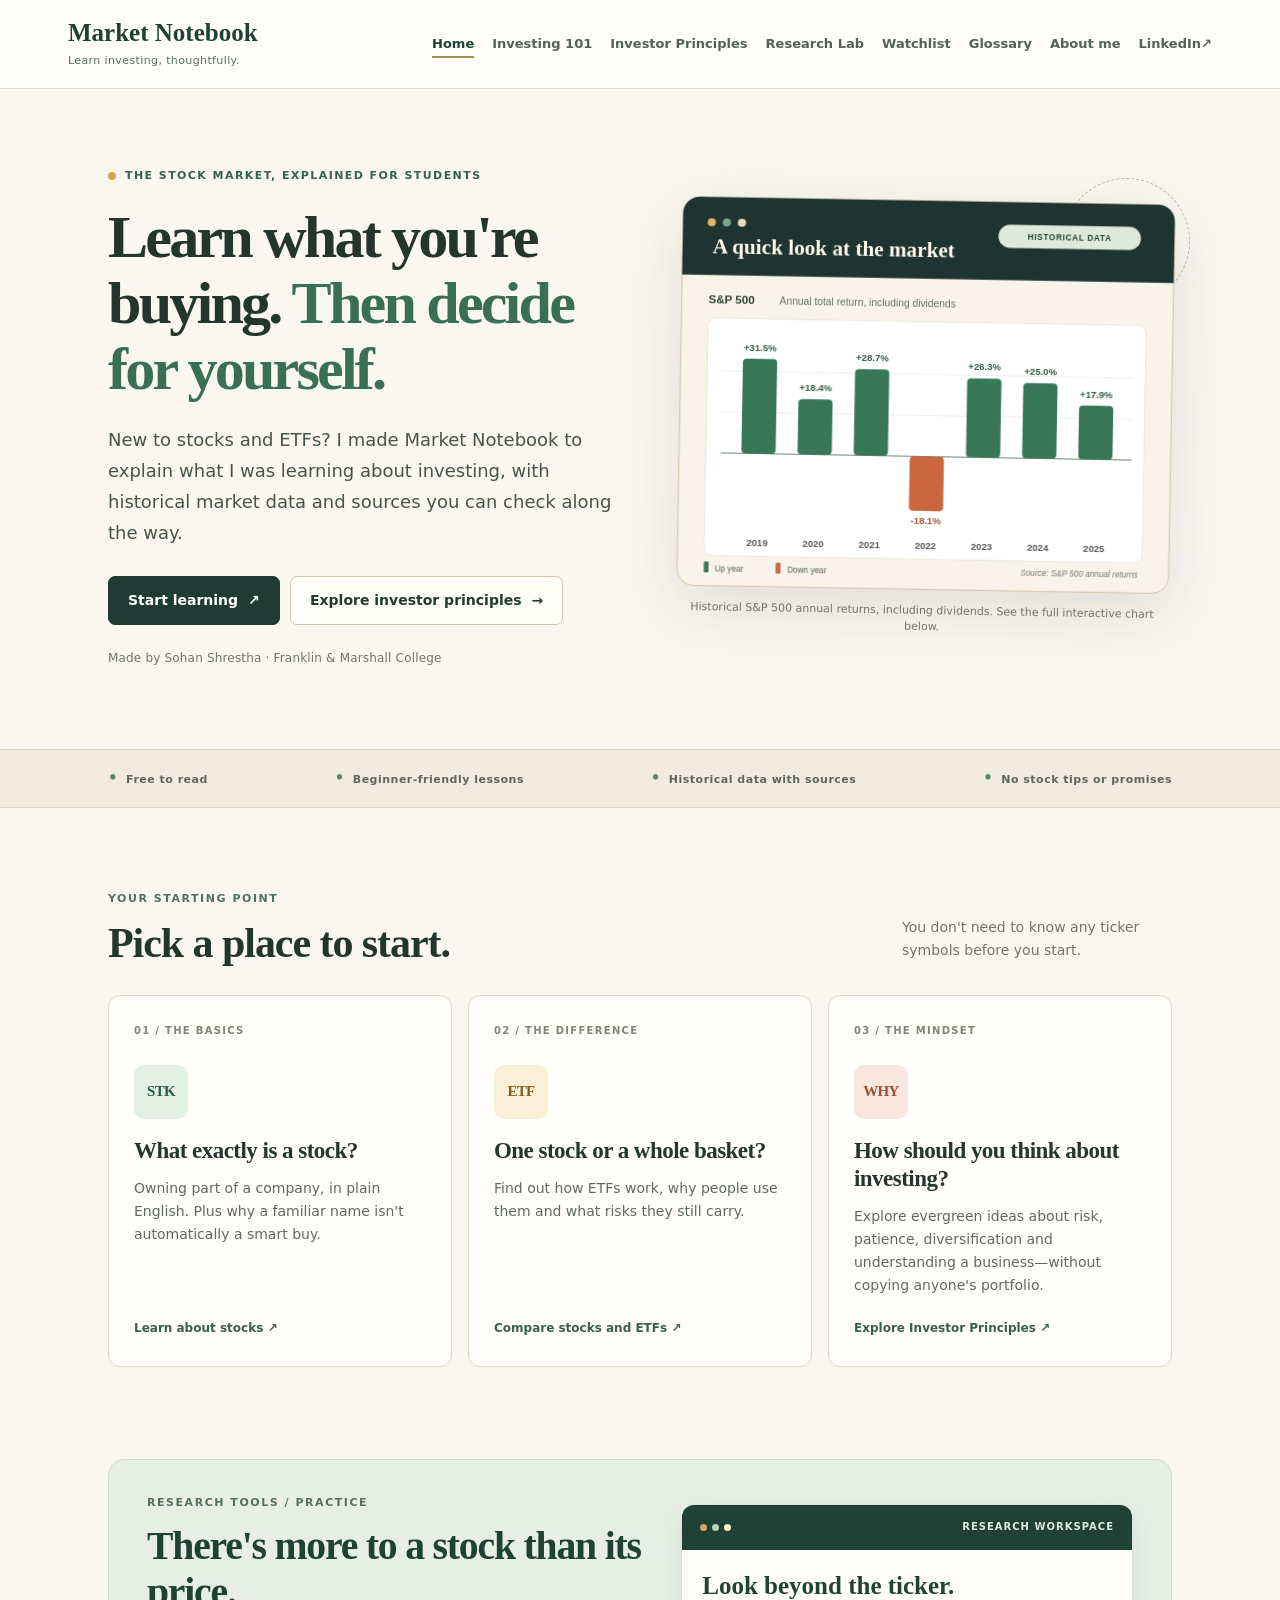
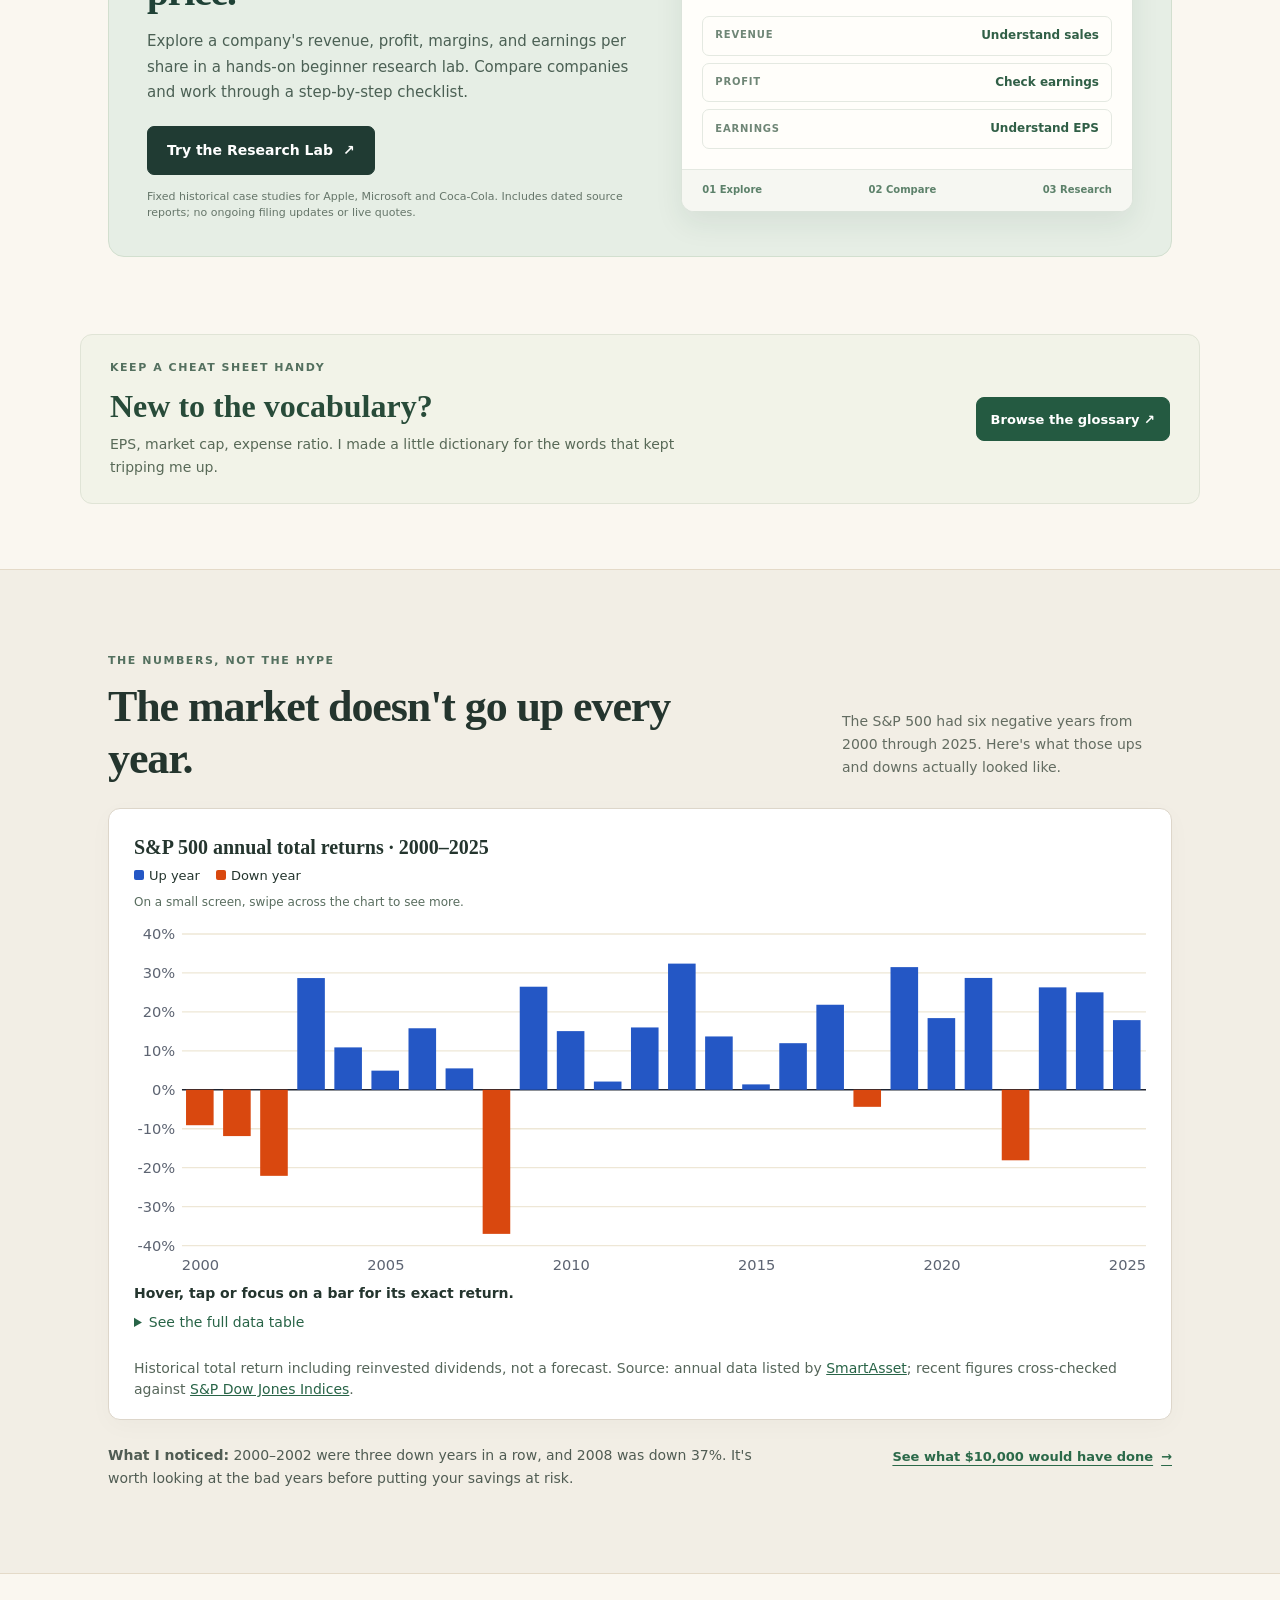
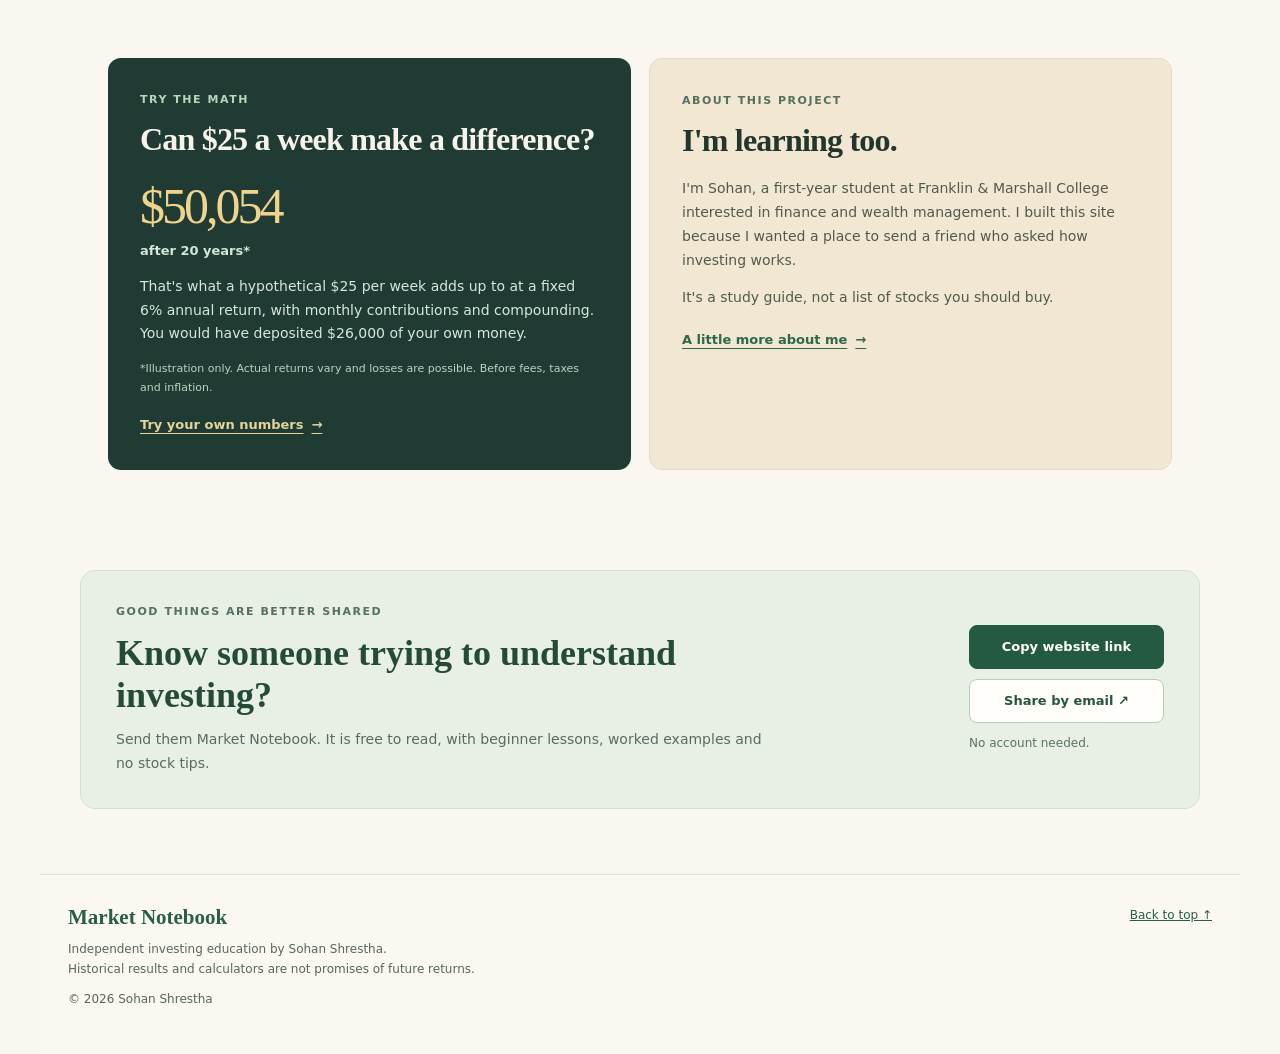
==== commit 4fb8c08d: "Improve Market Notebook usability: mobile nav, quiz, glossary, notes, watchlist import and browser t" ====
--- a/index.html
+++ b/index.html
@@ -22,9 +22,11 @@
 <meta property="og:image:width" content="1200">
 <meta property="og:image:height" content="630">
 <meta name="twitter:image" content="https://sohan660.github.io/Market-Notebook/social-preview.png">
+<script defer src="nav.js"></script>
+<link rel="stylesheet" href="enhancements.css">
 </head>
 <body class="home-page"><a class="skip-link" href="#main-content">Skip to content</a>
-<header class="site-header"><nav class="site-nav" aria-label="Main navigation"><a class="site-brand" href="index.html">Market Notebook<span>Learn investing, thoughtfully.</span></a><div class="site-links"><a href="index.html" aria-current="page">Home</a><a href="start.html">Investing 101</a><a href="investors.html">Investor Principles</a><a href="research.html">Research Lab</a><a href="watchlist.html">Watchlist</a><a href="about.html">About me</a><a href="https://www.linkedin.com/in/sohvn/" target="_blank" rel="noopener noreferrer">LinkedIn <span aria-hidden="true">↗</span></a></div></nav></header>
+<header class="site-header"><nav class="site-nav" aria-label="Main navigation"><a class="site-brand" href="index.html">Market Notebook<span>Learn investing, thoughtfully.</span></a><button type="button" class="mobile-menu-toggle" aria-controls="site-links" aria-expanded="false" aria-label="Open navigation" hidden><span class="menu-label">Menu</span><span aria-hidden="true">☰</span></button><div class="site-links" id="site-links"><a href="index.html" aria-current="page">Home</a><a href="start.html">Investing 101</a><a href="investors.html">Investor Principles</a><a href="research.html">Research Lab</a><a href="watchlist.html">Watchlist</a><a href="glossary.html">Glossary</a><a href="about.html">About me</a><a href="https://www.linkedin.com/in/sohvn/" target="_blank" rel="noopener noreferrer">LinkedIn <span aria-hidden="true">↗</span></a></div></nav></header>
 <main id="main-content" tabindex="-1">
   <noscript><div class="wrap"><div class="note"><b>JavaScript is disabled.</b> The market chart below needs JavaScript, but the lessons, linked sources and research are still available.</div></div></noscript>
 
@@ -99,7 +101,11 @@
     </div>
   </section>
 
-  <section class="home-market-wrap" id="market-history" aria-labelledby="home-market-title">
+  <section class="home-container home-glossary-cta" aria-labelledby="glossary-teaser-title">
+  <div><span class="home-overline">KEEP A CHEAT SHEET HANDY</span><h2 id="glossary-teaser-title">New to the vocabulary?</h2><p>EPS, market cap, expense ratio. I made a little dictionary for the words that kept tripping me up.</p></div>
+  <a class="feature-btn primary" href="glossary.html">Browse the glossary ↗</a>
+</section>
+<section class="home-market-wrap" id="market-history" aria-labelledby="home-market-title">
     <div class="home-container">
       <div class="home-market-top">
         <div><span class="home-overline">THE NUMBERS, NOT THE HYPE</span><h2 id="home-market-title">The market doesn't go up every year.</h2></div>
--- a/enhancements.css
+++ b/enhancements.css
@@ -0,0 +1,104 @@
+/* Market Notebook refinements: a small student-made learning site, not a trading terminal. */
+
+/* Navigation stays readable without JavaScript. With JS it folds into a menu below 1081px. */
+.mobile-menu-toggle[hidden]{display:none!important}
+.mobile-menu-toggle{display:none;align-items:center;justify-content:center;gap:11px;min-height:44px;padding:9px 13px;background:#fffefa;border:1px solid #b9cbbd;border-radius:9px;color:#26543c;font:750 13px/1.3 system-ui,sans-serif;cursor:pointer}
+.mobile-menu-toggle span:last-child{font-size:18px;line-height:1}
+@media(max-width:1080px){
+  .site-nav{display:grid;grid-template-columns:minmax(0,1fr) auto;align-items:center;gap:8px 18px;padding:16px 22px}
+  .site-brand{white-space:normal;font-size:23px;min-width:0}
+  .site-brand span{max-width:220px}
+  .site-nav .mobile-menu-toggle:not([hidden]){display:inline-flex}
+  .site-nav .site-links{grid-column:1/-1;display:flex;flex-direction:column;align-items:stretch;gap:2px;width:100%;padding:9px 0 2px;border-top:1px solid #e6ebe3}
+  .site-nav.nav-ready .site-links:not(.is-open){display:none}
+  .site-nav.nav-ready .site-links.is-open{display:flex}
+  .site-nav .site-links a{display:flex;align-items:center;min-height:44px;width:100%;padding:9px 12px;border-radius:7px;font-size:14px}
+  .site-nav .site-links a:hover,.site-nav .site-links a[aria-current=page]{background:#eff4ed;text-decoration:none;color:#1f5039}
+}
+@media(max-width:480px){.site-nav{padding:13px 17px;column-gap:8px}.site-brand{font-size:21px}.site-brand span{font-size:10px}.mobile-menu-toggle{padding:9px 11px}}
+
+/* Quiz: answer cards that feel like study notes, not a graded exam. */
+.quiz-section{margin:48px 0 44px;scroll-margin-top:20px}
+.quiz-section-head{display:flex;align-items:start;justify-content:space-between;gap:24px;margin-bottom:16px}
+.reading-page .quiz-section h2{font:700 clamp(28px,3.5vw,37px)/1.18 Georgia,serif;margin:0 0 11px;padding:0}
+.quiz-section-head p:not(.eyebrow){color:#586c5d;font-size:14px;line-height:1.7;margin:0}
+.quiz-score-pill{min-width:155px;border:1px solid #d6e4d3;background:#eaf2e8;border-radius:10px;padding:13px 15px;color:#29583f}
+.quiz-score-pill strong{display:block;font:800 15px/1.4 system-ui,sans-serif}
+.quiz-score-pill span{display:block;margin-top:5px;font-size:11px;color:#627464}
+.reading-page .quiz-form{padding:22px;background:#fffefa}
+.quiz-question{border:0;border-bottom:1px solid #e4eadd;padding:17px 0 19px;margin:0;min-width:0}
+.quiz-question:first-child{padding-top:0}
+.quiz-question legend{padding:0;margin-bottom:12px;color:#244b38;font:750 16px/1.5 system-ui,sans-serif}
+.quiz-question label{display:flex;align-items:center;gap:10px;background:#f9faf7;border:1px solid #e1e8df;border-radius:9px;padding:11px 13px;margin-top:8px;min-height:44px;font:14px/1.5 system-ui,sans-serif;cursor:pointer}
+.quiz-question label:hover{background:#eff5ed}
+.quiz-question label:has(input:checked){background:#e8f1e6;border-color:#97b69d}
+.quiz-question input{flex:none;accent-color:#285b41;width:17px;height:17px;margin:0}
+.quiz-feedback{margin:9px 2px 0;font-size:13px;line-height:1.6;color:#475b4f}
+.quiz-feedback:empty{display:none}
+.quiz-feedback.is-correct{color:#2d7050}.quiz-feedback.is-incorrect{color:#955333}
+.quiz-actions{display:flex;gap:10px;align-items:center;flex-wrap:wrap;margin:20px 0 7px}
+.quiz-actions button[hidden]{display:none!important}
+.quiz-actions button:disabled{opacity:.48;cursor:not-allowed}
+.quiz-results{margin:20px 0 10px;background:#eaf2e8;border:1px solid #d3e3d3;border-radius:11px;padding:24px}
+.quiz-results[hidden]{display:none!important}
+.quiz-results .eyebrow{margin:0 0 12px}
+.quiz-big-score{font:700 49px/1 Georgia,serif;color:#255b40}
+.quiz-percent{font-weight:750;color:#3f6b4e;margin:9px 0}
+.quiz-results p{font-size:14px;line-height:1.6}
+.quiz-result-fineprint,.quiz-share-status{font-size:12px;color:#657569}
+.quiz-share-status:empty{display:none}
+@media(max-width:620px){.quiz-section-head{display:block}.quiz-score-pill{margin-top:17px;display:inline-block}.reading-page .quiz-form{padding:15px}.quiz-actions{align-items:stretch}.quiz-actions button{flex:1 1 150px}}
+
+/* A pocket glossary with readable definitions and quick search. */
+.glossary-page main.wrap{max-width:1090px}
+.glossary-hero{max-width:830px;padding-bottom:18px}
+.glossary-hero h1{font:700 clamp(38px,5vw,58px)/1.1 Georgia,serif;letter-spacing:-.04em;color:#204632}
+.glossary-hero h1 em{font-weight:400;color:#5b8065}
+.glossary-fineprint{color:#617367;font-size:13px;line-height:1.7}
+.glossary-tools{background:#edf3ea;border:1px solid #d6e2d3;border-radius:14px;padding:20px 22px;margin:17px 0 23px}
+.glossary-search-row label{display:block;font:750 13px/1.4 system-ui,sans-serif;color:#365f43;margin-bottom:9px}
+.glossary-search-controls{display:flex;gap:10px;align-items:center}
+.glossary-search-controls input{flex:1;min-height:47px;padding:10px 14px;border:1px solid #bbd0c1;border-radius:9px;background:#fffefa;font-size:16px}
+.glossary-categories{display:flex;gap:7px;flex-wrap:wrap;margin-top:18px}
+.glossary-categories button{min-height:40px;border:1px solid #c7d7c4;background:#fffefa;border-radius:40px;padding:8px 13px;color:#356047;font:700 12px system-ui,sans-serif;cursor:pointer}
+.glossary-categories button[aria-pressed=true]{background:#255b42;color:white;border-color:#255b42}
+.glossary-count{font-size:12px;margin:14px 0 0;color:#5d7263}
+.glossary-grid{display:grid;grid-template-columns:repeat(2,minmax(0,1fr));gap:15px}
+.glossary-term{min-width:0;padding:23px 24px;background:#fffefa;border:1px solid #dfe7dd;border-radius:12px}
+.glossary-term[hidden],.glossary-empty[hidden]{display:none!important}
+.glossary-card-top{display:flex;justify-content:space-between;gap:10px;align-items:center;color:#47745a;font:800 10px/1.4 system-ui,sans-serif;letter-spacing:.11em;text-transform:uppercase}
+.glossary-card-index{color:#a8b9ab}
+.reading-page .glossary-term h2{font:700 25px/1.2 Georgia,serif;margin:16px 0 9px;padding:0;color:#244e39}
+.glossary-term p{color:#4d6254;line-height:1.67;font-size:14px;margin:0 0 9px}
+.glossary-term .glossary-example{border-top:1px solid #e6ece3;margin:15px 0 0;padding-top:13px;font-size:12px;color:#4a7657}
+.glossary-empty{padding:20px;border:1px dashed #b9cdbf;border-radius:12px;color:#566c5b}
+.glossary-next{display:flex;justify-content:space-between;align-items:center;gap:30px;background:#e6f0e4;border:1px solid #d1e1d0;border-radius:14px;padding:28px;margin:33px 0 18px}
+.reading-page .glossary-next h2{font:700 27px Georgia,serif;margin:7px 0;padding:0}
+.glossary-next p{font-size:14px;color:#546957;line-height:1.65;margin:0}
+.glossary-next-links{display:flex;flex-direction:column;gap:9px;min-width:185px}
+.glossary-sources{font-size:12px;color:#667769}.glossary-sources a{color:#285d43}
+@media(max-width:760px){.glossary-grid{grid-template-columns:1fr}.glossary-next{flex-direction:column;align-items:stretch}.glossary-next-links{flex-direction:row;flex-wrap:wrap;min-width:0}.glossary-term{padding:21px}}
+@media(max-width:430px){.glossary-tools{padding:15px}.glossary-search-controls{align-items:stretch;flex-direction:column}.glossary-search-controls input,.glossary-search-controls button{width:100%}}
+
+/* Watchlist restore control: simple native file input and readable instructions. */
+.watch-import{border-top:1px solid #e5ebdf;margin:13px 0 18px;padding-top:17px}
+.watch-import label{display:block;font:750 13px/1.5 system-ui,sans-serif;color:#2b6044;margin-bottom:8px}
+.watch-import input{max-width:100%;font:13px system-ui,sans-serif;color:#4e6655}
+.watch-import input::file-selector-button{background:#f1f6ef;border:1px solid #c7d8c9;border-radius:7px;padding:9px 12px;min-height:40px;color:#285a40;font-weight:750;cursor:pointer;margin-right:10px}
+.watch-import p{font-size:12px;color:#617363;line-height:1.6;margin:6px 0}
+
+/* A subtle homepage glossary invitation instead of another loud hero. */
+.home-glossary-cta{display:flex;align-items:center;justify-content:space-between;gap:26px;padding:24px 29px;margin-bottom:65px;background:#f2f3e8;border:1px solid #e0e4d6;border-radius:12px}
+.home-page .home-glossary-cta h2{font:700 clamp(25px,3vw,32px)/1.16 Georgia,serif;margin:8px 0;color:#284b39}
+.home-glossary-cta p{max-width:600px;margin:0;color:#586957;font-size:14px;line-height:1.65}
+@media(max-width:700px){.home-glossary-cta{padding:22px;flex-direction:column;align-items:flex-start;margin-bottom:48px}}
+
+/* Research case study links and the fourth tab. */
+.research-page .case-share-btn{background:#fffefa;border:1px solid #c6d9c8;border-radius:8px;min-height:44px;padding:9px 12px;font-size:12px;font-weight:800;color:#2a6749;cursor:pointer;white-space:normal}
+.research-page .case-share-btn:hover{background:#eaf3e8}
+.research-page .case-share-status{font-size:11px;color:#396d4c;max-width:180px}
+.research-page .tabs{gap:10px 22px}
+.research-page .tab{min-height:44px}
+.research-page #notes .research-notes{margin-top:0}
+@media(max-width:900px){.research-page .selector-controls{flex-wrap:wrap;align-items:stretch}.research-page .case-share-status{max-width:none}}
+@media(prefers-reduced-motion:reduce){.glossary-term,.quiz-question label{transition:none}}
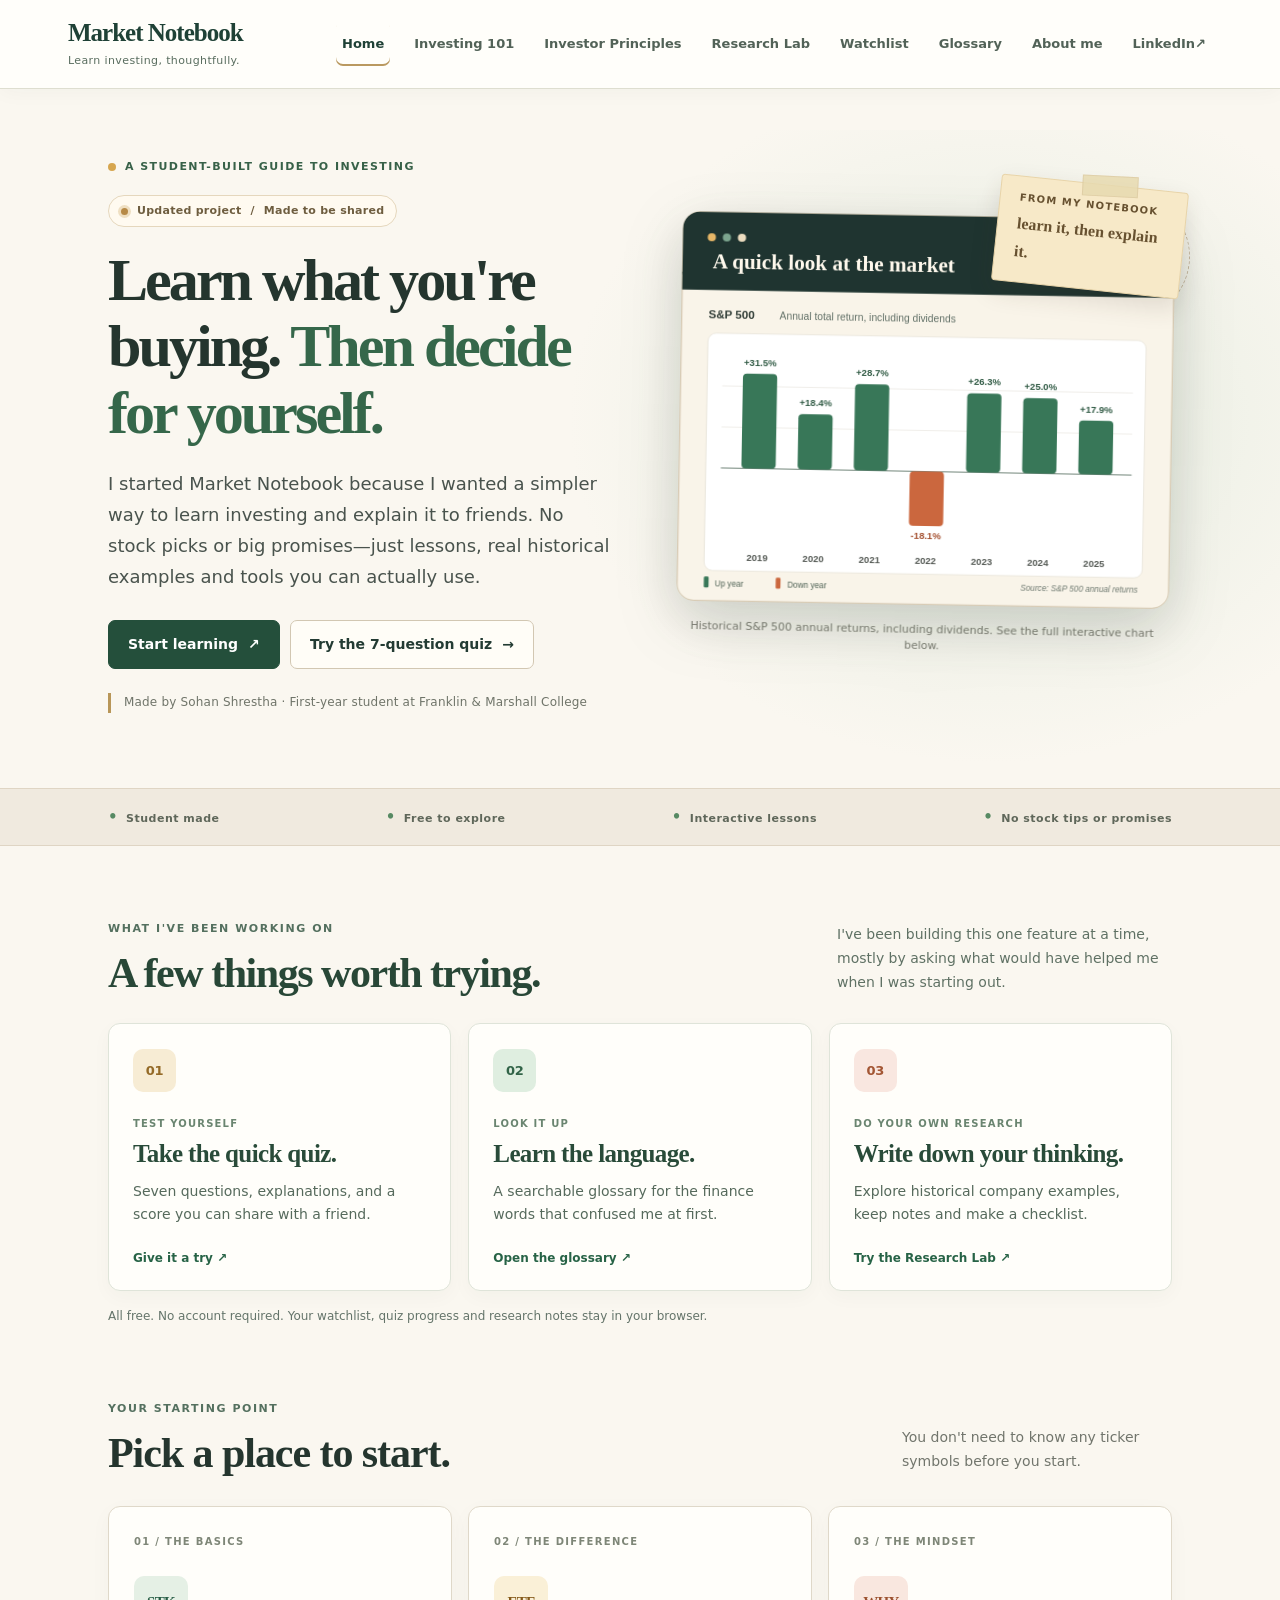
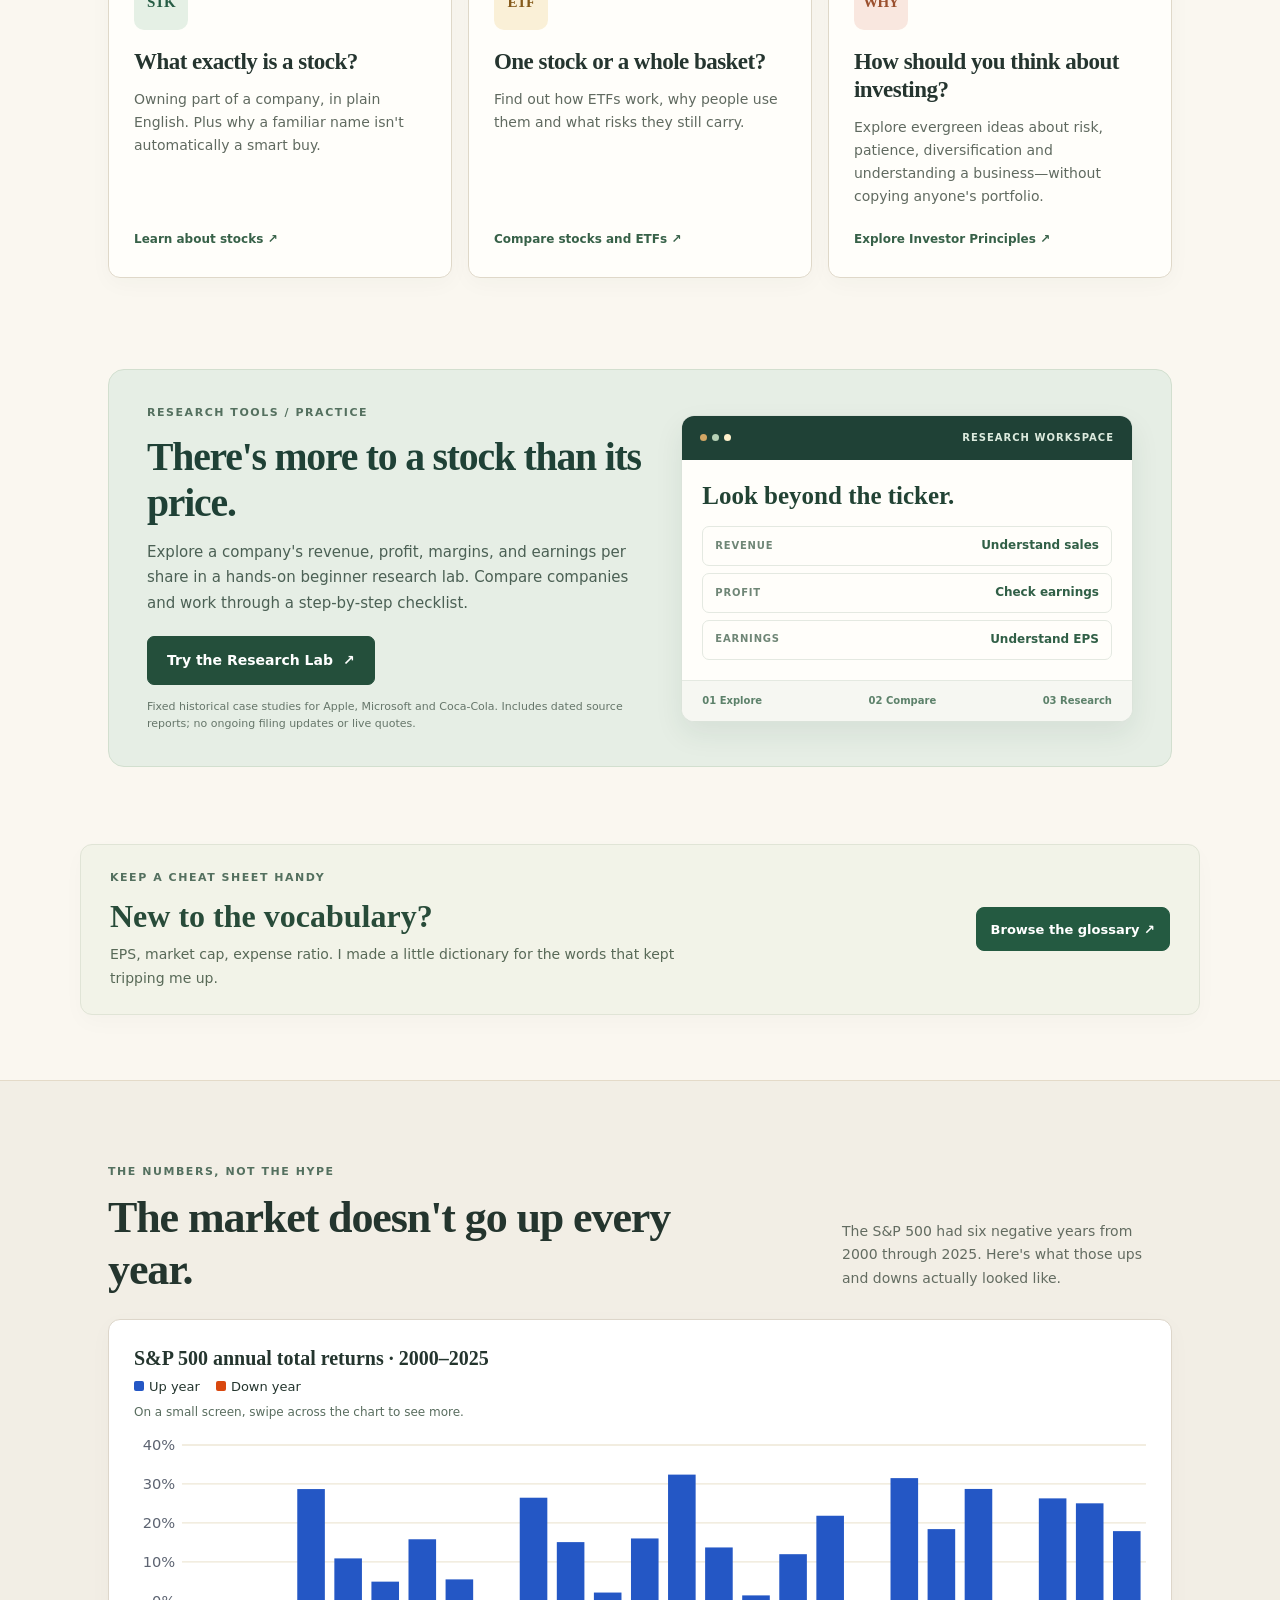
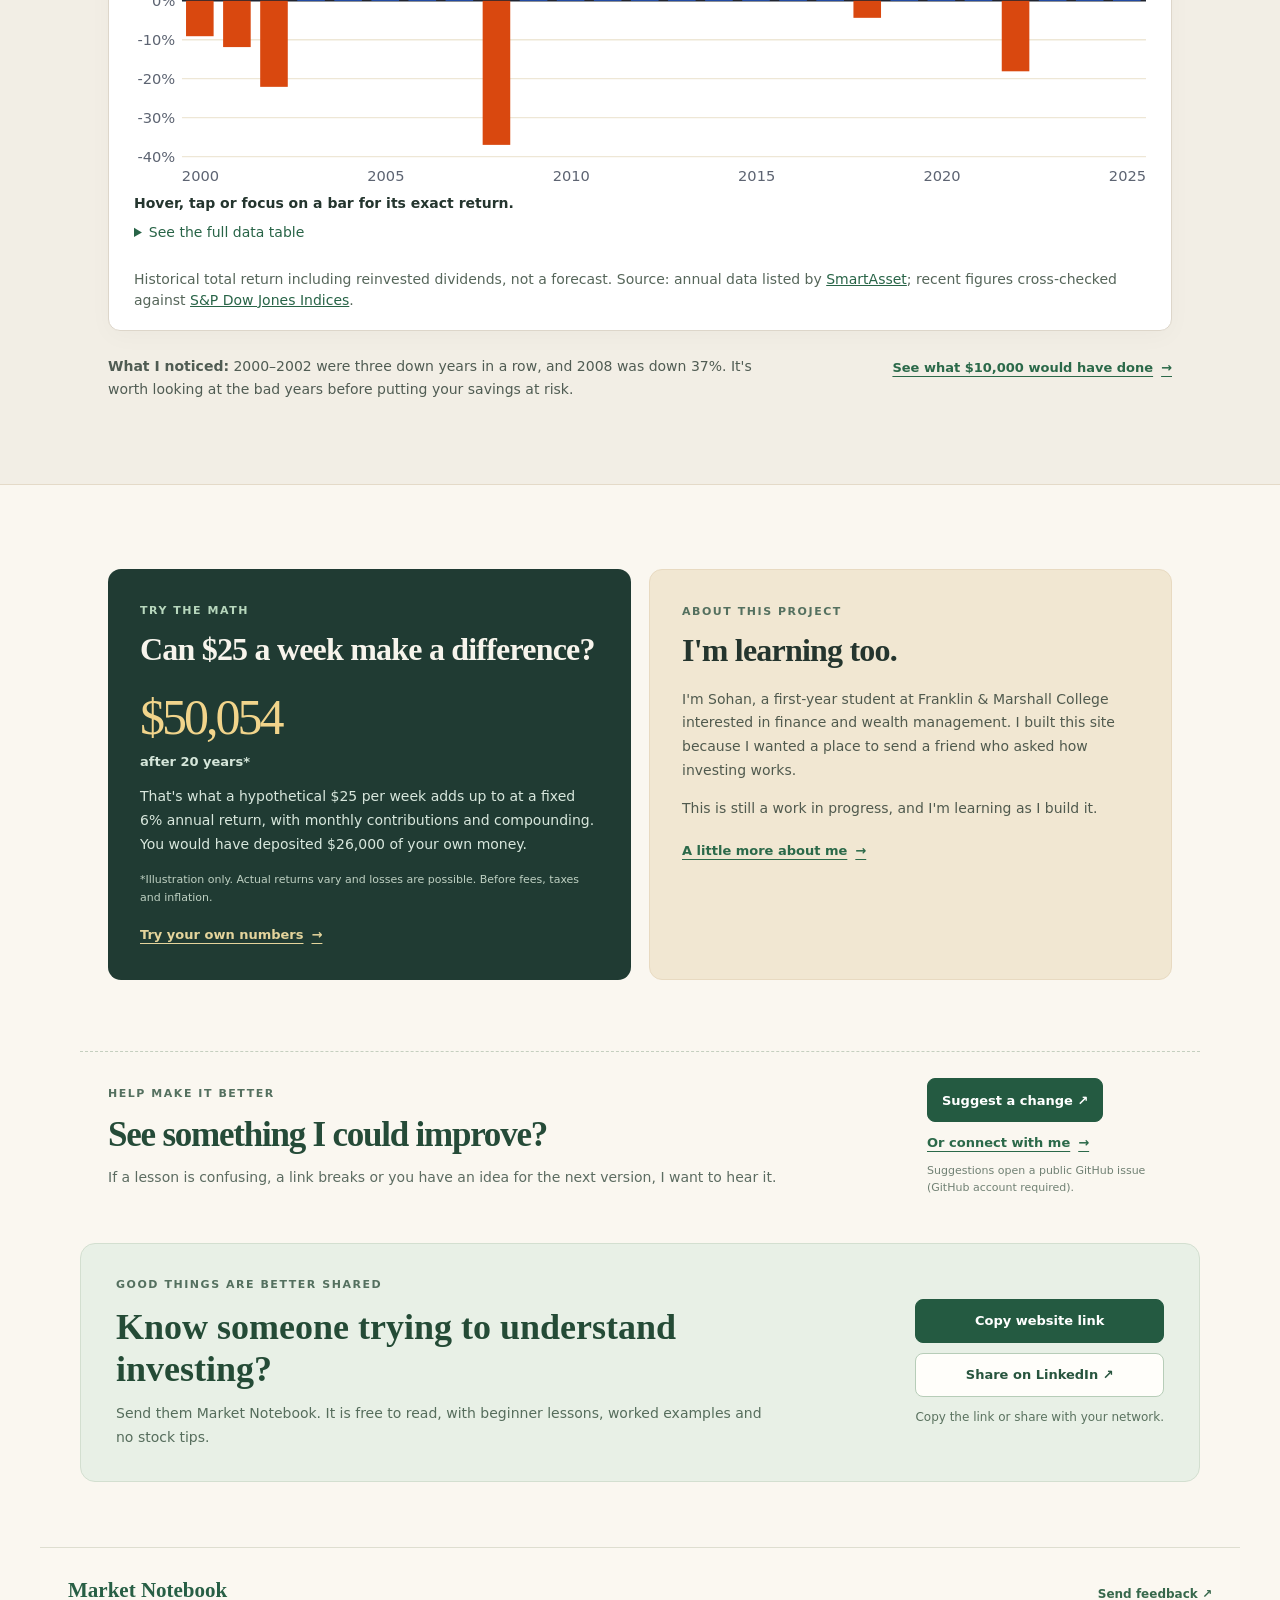
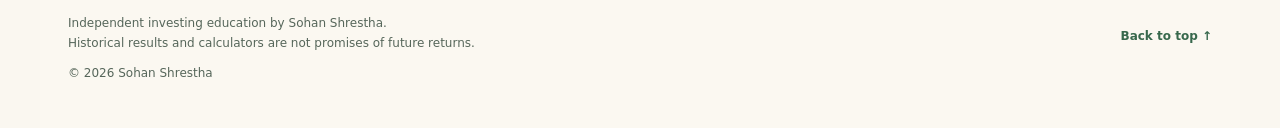
==== commit a7b17b8b: "Refresh Market Notebook for students, sharing, and the new LinkedIn launch" ====
--- a/index.html
+++ b/index.html
@@ -5,10 +5,11 @@
   <meta name="viewport" content="width=device-width,initial-scale=1">
   <meta name="theme-color" content="#faf7f0">
   <title>Market Notebook | Learn Investing Without the Hype</title>
-  <meta name="description" content="A free investing guide made by a college student. Learn stocks, ETFs, fees and market history with real charts, interactive calculators and investor research.">
+  <meta name="description" content="A free, student-built investing guide with a quick quiz, plain-English glossary, calculators and historical company research. Learn the basics without stock tips or hype.">
   <meta property="og:type" content="website">
+  <meta property="og:site_name" content="Market Notebook">
   <meta property="og:title" content="Market Notebook | Investing for College Students">
-  <meta property="og:description" content="Stocks, ETFs, market history and lessons from well-known investors. No hype—just the basics and the numbers behind them.">
+  <meta property="og:description" content="A college freshman’s investing project: learn the basics, take the quiz, explore company case studies and build your own watchlist. Free, no hype.">
   <meta property="og:url" content="https://sohan660.github.io/Market-Notebook/">
   <meta name="twitter:card" content="summary_large_image">
   <link rel="canonical" href="https://sohan660.github.io/Market-Notebook/">
@@ -22,8 +23,10 @@
 <meta property="og:image:width" content="1200">
 <meta property="og:image:height" content="630">
 <meta name="twitter:image" content="https://sohan660.github.io/Market-Notebook/social-preview.png">
+<meta property="og:image:alt" content="Market Notebook, a beginner investing guide built by a college student">
 <script defer src="nav.js"></script>
 <link rel="stylesheet" href="enhancements.css">
+<link rel="stylesheet" href="refresh.css">
 </head>
 <body class="home-page"><a class="skip-link" href="#main-content">Skip to content</a>
 <header class="site-header"><nav class="site-nav" aria-label="Main navigation"><a class="site-brand" href="index.html">Market Notebook<span>Learn investing, thoughtfully.</span></a><button type="button" class="mobile-menu-toggle" aria-controls="site-links" aria-expanded="false" aria-label="Open navigation" hidden><span class="menu-label">Menu</span><span aria-hidden="true">☰</span></button><div class="site-links" id="site-links"><a href="index.html" aria-current="page">Home</a><a href="start.html">Investing 101</a><a href="investors.html">Investor Principles</a><a href="research.html">Research Lab</a><a href="watchlist.html">Watchlist</a><a href="glossary.html">Glossary</a><a href="about.html">About me</a><a href="https://www.linkedin.com/in/sohvn/" target="_blank" rel="noopener noreferrer">LinkedIn <span aria-hidden="true">↗</span></a></div></nav></header>
@@ -32,16 +35,18 @@
 
   <section class="home-hero home-container" aria-labelledby="home-title">
     <div class="home-hero-copy">
-      <p class="home-kicker"><span class="home-kicker-dot" aria-hidden="true"></span> THE STOCK MARKET, EXPLAINED FOR STUDENTS</p>
+      <p class="home-kicker"><span class="home-kicker-dot" aria-hidden="true"></span> A STUDENT-BUILT GUIDE TO INVESTING</p>
+      <div class="home-release-stamp"><span class="release-dot" aria-hidden="true"></span> Updated project <span aria-hidden="true">/</span> Made to be shared</div>
       <h1 id="home-title">Learn what you're buying. <em>Then decide for yourself.</em></h1>
-      <p class="home-lead">New to stocks and ETFs? I made Market Notebook to explain what I was learning about investing, with historical market data and sources you can check along the way.</p>
+      <p class="home-lead">I started Market Notebook because I wanted a simpler way to learn investing and explain it to friends. No stock picks or big promises—just lessons, real historical examples and tools you can actually use.</p>
       <div class="home-actions">
         <a class="home-button home-button-primary" href="start.html">Start learning <span aria-hidden="true">↗</span></a>
-        <a class="home-button home-button-secondary" href="investors.html">Explore investor principles <span aria-hidden="true">→</span></a>
+        <a class="home-button home-button-secondary" href="start.html#quiz-section">Try the 7-question quiz <span aria-hidden="true">→</span></a>
       </div>
-      <p class="home-byline">Made by Sohan Shrestha · Franklin &amp; Marshall College</p>
+      <p class="home-byline">Made by Sohan Shrestha <span aria-hidden="true">·</span> First-year student at Franklin &amp; Marshall College</p>
     </div>
     <div class="home-hero-art">
+      <div class="home-visual-note" aria-hidden="true"><span>from my notebook</span><strong>learn it, then explain it.</strong></div>
       <figure class="home-visual">
         <img src="homepage-graphic.svg" width="720" height="570" alt="An illustrated chart showing real S&amp;P 500 annual returns for 2019 through 2025. Most years are green, but 2022 is orange at negative 18.1 percent." fetchpriority="high">
         <figcaption>Historical S&amp;P 500 annual returns, including dividends. See the full interactive chart below.</figcaption>
@@ -51,8 +56,39 @@
 
   <section class="home-intro-band" aria-label="About the guide">
     <div class="home-container home-band-inner">
-      <span>Free to read</span><span>Beginner-friendly lessons</span><span>Historical data with sources</span><span>No stock tips or promises</span>
+      <span>Student made</span><span>Free to explore</span><span>Interactive lessons</span><span>No stock tips or promises</span>
     </div>
+  </section>
+
+  <section class="home-container home-updated" id="explore" aria-labelledby="home-updated-heading">
+    <div class="home-updated-top">
+      <div><span class="home-overline">WHAT I'VE BEEN WORKING ON</span><h2 id="home-updated-heading">A few things worth trying.</h2></div>
+      <p>I've been building this one feature at a time, mostly by asking what would have helped me when I was starting out.</p>
+    </div>
+    <div class="home-update-grid">
+      <a class="home-update-card" href="start.html#quiz-section">
+        <span class="update-icon update-icon-amber" aria-hidden="true">01</span>
+        <span class="update-tag">TEST YOURSELF</span>
+        <h3>Take the quick quiz.</h3>
+        <p>Seven questions, explanations, and a score you can share with a friend.</p>
+        <span class="update-link">Give it a try <span aria-hidden="true">↗</span></span>
+      </a>
+      <a class="home-update-card" href="glossary.html">
+        <span class="update-icon" aria-hidden="true">02</span>
+        <span class="update-tag">LOOK IT UP</span>
+        <h3>Learn the language.</h3>
+        <p>A searchable glossary for the finance words that confused me at first.</p>
+        <span class="update-link">Open the glossary <span aria-hidden="true">↗</span></span>
+      </a>
+      <a class="home-update-card" href="research.html?company=aapl&amp;tab=notes">
+        <span class="update-icon update-icon-rust" aria-hidden="true">03</span>
+        <span class="update-tag">DO YOUR OWN RESEARCH</span>
+        <h3>Write down your thinking.</h3>
+        <p>Explore historical company examples, keep notes and make a checklist.</p>
+        <span class="update-link">Try the Research Lab <span aria-hidden="true">↗</span></span>
+      </a>
+    </div>
+    <p class="home-update-foot">All free. No account required. Your watchlist, quiz progress and research notes stay in your browser.</p>
   </section>
 
   <section class="home-container home-learn" aria-labelledby="home-learn-title">
@@ -139,16 +175,20 @@
       <span class="home-overline">ABOUT THIS PROJECT</span>
       <h2>I'm learning too.</h2>
       <p>I'm Sohan, a first-year student at Franklin &amp; Marshall College interested in finance and wealth management. I built this site because I wanted a place to send a friend who asked how investing works.</p>
-      <p>It's a study guide, not a list of stocks you should buy.</p>
+      <p>This is still a work in progress, and I'm learning as I build it.</p>
       <a href="about.html" class="home-inline-link">A little more about me <span aria-hidden="true">→</span></a>
     </div>
   </section>
 
+  <section class="home-container home-feedback" aria-labelledby="home-feedback-heading">
+    <div class="home-feedback-copy"><span class="home-overline">HELP MAKE IT BETTER</span><h2 id="home-feedback-heading">See something I could improve?</h2><p>If a lesson is confusing, a link breaks or you have an idea for the next version, I want to hear it.</p></div>
+    <div class="home-feedback-actions"><a class="feature-btn primary" href="https://github.com/sohan660/Market-Notebook/issues/new?title=Website%20feedback%3A%20&amp;body=Which%20page%20were%20you%20on%3F%0A%0AWhat%20should%20I%20fix%20or%20improve%3F%0A%0A" target="_blank" rel="noopener noreferrer">Suggest a change ↗</a><a href="about.html#contact" class="home-inline-link">Or connect with me <span aria-hidden="true">→</span></a><small>Suggestions open a public GitHub issue (GitHub account required).</small></div>
+  </section>
 <section class="home-container share-invite" aria-labelledby="share-site-heading">
   <div><span class="home-overline">GOOD THINGS ARE BETTER SHARED</span><h2 id="share-site-heading">Know someone trying to understand investing?</h2><p>Send them Market Notebook. It is free to read, with beginner lessons, worked examples and no stock tips.</p></div>
-  <div class="share-actions"><button type="button" class="feature-btn primary" id="copy-site-link">Copy website link</button><a class="feature-btn" href="mailto:?subject=Market%20Notebook%20-%20free%20investing%20guide&amp;body=I%20thought%20you%20might%20like%20this%20beginner-friendly%20investing%20guide%3A%20https%3A%2F%2Fsohan660.github.io%2FMarket-Notebook%2F">Share by email ↗</a><p role="status" aria-live="polite" id="share-status">No account needed.</p></div>
+  <div class="share-actions"><button type="button" class="feature-btn primary" id="copy-site-link">Copy website link</button><a class="feature-btn" href="https://www.linkedin.com/sharing/share-offsite/?url=https%3A%2F%2Fsohan660.github.io%2FMarket-Notebook%2F" target="_blank" rel="noopener noreferrer">Share on LinkedIn ↗</a><p role="status" aria-live="polite" id="share-status">Copy the link or share with your network.</p></div>
 </section>
 </main>
-<footer class="site-footer"><div><a class="footer-brand" href="index.html">Market Notebook</a><p>Independent investing education by Sohan Shrestha.<br>Historical results and calculators are not promises of future returns.</p><span>© 2026 Sohan Shrestha</span></div><a href="#main-content">Back to top ↑</a></footer>
+<footer class="site-footer"><div><a class="footer-brand" href="index.html">Market Notebook</a><p>Independent investing education by Sohan Shrestha.<br>Historical results and calculators are not promises of future returns.</p><span>© 2026 Sohan Shrestha</span></div><div class="footer-small-actions"><a href="https://github.com/sohan660/Market-Notebook/issues/new?title=Website%20feedback%3A%20&amp;body=Which%20page%20were%20you%20on%3F%0A%0AWhat%20should%20I%20fix%20or%20improve%3F%0A%0A" target="_blank" rel="noopener noreferrer">Send feedback ↗</a><a href="#main-content">Back to top ↑</a></div></footer>
 </body>
 </html>
--- a/refresh.css
+++ b/refresh.css
@@ -0,0 +1,142 @@
+/* Market Notebook / student-led refresh.
+   A little more polish, still intentionally simple: paper, ink, and a few warm accents. */
+:root { --notebook-forest:#204635; --notebook-cream:#faf7f0; --notebook-sage:#e9f0e6; --notebook-tan:#e9d9ba; }
+.site-header{position:relative;z-index:9;box-shadow:0 3px 20px rgba(34,58,44,.035)}
+.site-brand{letter-spacing:-.04em}
+.site-brand span{letter-spacing:.035em}
+.site-links a{border-radius:7px;transition:color .15s ease,background-color .15s ease}
+@media(min-width:1081px){
+  .site-links a{padding-inline:6px}
+  .site-links a:hover{background:#edf3eb}
+  .site-links a[aria-current=page]{text-decoration:none;box-shadow:inset 0 -2px 0 #ba9960}
+}
+
+/* A human introduction, not a sales landing page. */
+.home-page .home-hero{position:relative;isolation:isolate;padding-top:69px;padding-bottom:75px}
+.home-page .home-hero:after{content:'';position:absolute;inset:6% -12% 0 41%;z-index:-1;pointer-events:none;background:radial-gradient(ellipse at 57% 44%,rgba(209,226,209,.50),transparent 66%)}
+.home-release-stamp{display:inline-flex;align-items:center;gap:9px;background:#fffaf0;border:1px solid #e5d7bd;border-radius:99px;padding:8px 12px;color:#6e5d3f;font:700 11px/1.3 system-ui,sans-serif;letter-spacing:.025em;margin-bottom:20px}
+.release-dot{height:7px;width:7px;border-radius:50%;background:#b78a47;box-shadow:0 0 0 3px #efdfc2}
+.home-page .home-hero h1{letter-spacing:-.05em}
+.home-page .home-hero h1 em{color:#35674a}
+.home-byline{border-left:3px solid #b89658;padding-left:13px}
+.home-visual{filter:drop-shadow(0 16px 26px rgba(30,52,37,.08))}
+.home-visual-note{position:absolute;z-index:3;right:-12px;top:-32px;background:#f7e9c8;color:#675130;border:1px solid #e8d4a9;border-radius:4px;padding:14px 19px 16px;max-width:188px;box-shadow:0 10px 25px rgba(60,50,30,.13);transform:rotate(6deg);font-family:Georgia,serif}
+.home-visual-note:before{content:'';position:absolute;top:-10px;left:43%;width:54px;height:19px;transform:rotate(-3deg);background:rgba(231,218,176,.85);border:1px solid rgba(202,176,135,.3)}
+.home-visual-note span{display:block;text-transform:uppercase;letter-spacing:.12em;font:750 10px/1.3 system-ui,sans-serif;margin-bottom:6px}
+.home-visual-note strong{font-size:16px;line-height:1.3;font-weight:600}
+.home-page .home-button-primary{background:#244f3b;border-color:#244f3b}
+.home-page .home-button-primary:hover{background:#387658;border-color:#387658}
+.home-page .home-button-secondary:hover{background:#fffefa}
+.home-page .home-visual figcaption{margin-top:17px}
+
+/* Feature strip: feel like pages in a notebook, not app-store tiles. */
+.home-updated{padding-top:74px;padding-bottom:13px}
+.home-updated-top{display:flex;justify-content:space-between;align-items:end;gap:24px;margin-bottom:25px}
+.home-updated-top h2{font:700 clamp(30px,3.4vw,42px)/1.15 Georgia,serif;letter-spacing:-.035em;margin:0;color:#284737}
+.home-updated-top>p{max-width:335px;margin:0 0 3px;color:#5f7164;font:14px/1.7 system-ui,sans-serif}
+.home-update-grid{display:grid;grid-template-columns:repeat(3,minmax(0,1fr));gap:17px}
+.home-update-card{position:relative;display:flex;flex-direction:column;align-items:flex-start;min-width:0;padding:25px 24px 23px;background:#fffefa;border:1px solid #dfe4d9;border-radius:12px;color:#294131;text-decoration:none;box-shadow:0 6px 19px rgba(31,55,38,.03);transition:transform .2s ease,box-shadow .2s ease,border-color .2s ease}
+.home-update-card:hover{transform:translateY(-3px);border-color:#acc7b2;box-shadow:0 12px 25px rgba(31,55,38,.07);color:#294131}
+.update-icon{display:grid;place-items:center;width:43px;height:43px;border-radius:10px;background:#dfeee0;color:#326448;font:800 13px system-ui,sans-serif;margin:0 0 25px;letter-spacing:-.025em}
+.update-icon-amber{background:#f7ecd4;color:#946a27}.update-icon-rust{background:#f9e7e0;color:#a35634}
+.update-tag{font:800 10px/1.4 system-ui,sans-serif;letter-spacing:.12em;color:#6a8570}
+.home-page .home-update-card h3{font:700 25px/1.22 Georgia,serif;letter-spacing:-.025em;color:#294b39;margin:8px 0 11px}
+.home-update-card p{font:14px/1.65 system-ui,sans-serif;color:#566a5c;margin:0 0 23px}
+.home-update-card .update-link{margin-top:auto;font:800 12px/1.5 system-ui,sans-serif;color:#276346}
+.home-update-foot{color:#64746a;font-size:12px;line-height:1.55;margin:16px 0 0}
+.home-page .home-learn{padding-top:61px}
+.home-page .home-lesson{box-shadow:0 6px 22px rgba(38,53,39,.03)}
+.home-page .home-lesson:hover{border-color:#8db198}
+.home-page .home-glossary-cta{box-shadow:0 8px 22px rgba(37,59,42,.025)}
+
+/* Feedback is easy to find, and the limitations of public GitHub Issues are clear. */
+.home-feedback{display:flex;align-items:center;justify-content:space-between;gap:32px;padding-top:26px;padding-bottom:32px;border-top:1px dashed #c5cfbf}
+.home-feedback-copy{max-width:680px}
+.home-feedback h2{font:700 clamp(27px,3vw,35px)/1.18 Georgia,serif;letter-spacing:-.035em;color:#254b38;margin:0 0 10px}
+.home-feedback p{font:14px/1.7 system-ui,sans-serif;color:#5c6c61;margin:0}
+.home-feedback-actions{display:flex;flex-direction:column;align-items:flex-start;gap:10px;min-width:215px}
+.home-feedback-actions small{font:11px/1.5 system-ui,sans-serif;max-width:245px;color:#708073}
+.home-feedback-actions .home-inline-link{font-size:13px}
+.home-page .home-bottom{padding-bottom:71px}
+.home-page .share-invite{margin-top:15px}
+
+/* An approachable personal page: project story + an actual skills section. */
+.about-page main.about-wrap{max-width:1100px;padding-top:52px}
+.about-page h1,.about-page h2,.about-page h3{color:#264937}
+.about-hero{display:grid;grid-template-columns:minmax(0,1.4fr) minmax(250px,.65fr);gap:clamp(35px,6vw,88px);align-items:center;padding-bottom:55px}
+.about-hero-copy{min-width:0}
+.about-page .about-hero h1{font:700 clamp(43px,5vw,63px)/1.07 Georgia,serif;letter-spacing:-.045em;margin:8px 0 20px;padding:0}
+.about-hero p:not(.eyebrow){max-width:670px;line-height:1.75;color:#4e6556;font-size:15px}
+.about-page .about-hero .lead{font-size:19px;color:#2f5441;font-weight:500}
+.about-hero-links{display:flex;flex-wrap:wrap;gap:10px;margin-top:24px}
+.about-desk-note{position:relative;transform:rotate(3deg);background:#f6e7bf;padding:36px 30px;border:1px solid #e9d5a8;border-radius:6px;box-shadow:12px 18px 0 #e8e7d8,0 20px 34px rgba(35,49,38,.12);max-width:360px;justify-self:center}
+.note-pin{position:absolute;top:14px;left:50%;width:12px;height:12px;background:#ba8950;border-radius:50%;box-shadow:0 2px 0 #86603a,0 2px 5px rgba(31,48,39,.2)}
+.about-note-label{font:800 10px system-ui,sans-serif;letter-spacing:.13em;color:#84633b}
+.about-page .about-desk-note h2{font:700 38px/1.16 Georgia,serif;letter-spacing:-.04em;margin:18px 0;color:#5b4e32;padding:0}
+.about-desk-note p{font:14px/1.55 Georgia,serif;color:#6b5d42}
+.about-signed{display:block;text-align:right;margin-top:19px;color:#815f3b;font:italic 17px Georgia,serif}
+.about-approach,.about-background,.about-values{padding-top:42px;padding-bottom:30px;border-top:1px solid #dfe5dc}
+.about-section-heading{max-width:700px}
+.about-page .about-section-heading h2,.about-page .about-background h2,.about-page .about-values h2,.about-page .about-contact h2{font:700 clamp(27px,3vw,35px)/1.22 Georgia,serif;letter-spacing:-.034em;margin:8px 0 13px;padding:0}
+.about-section-heading>p,.about-values>p{font:15px/1.75 system-ui,sans-serif;color:#5b705e}
+.about-build-grid{display:grid;grid-template-columns:repeat(3,minmax(0,1fr));gap:15px;margin:27px 0 9px}
+.about-build-grid article{background:#fffefa;border:1px solid #dee6dd;border-radius:12px;padding:22px 22px 23px}
+.about-build-grid article>span{font:800 10px/1.4 system-ui,sans-serif;letter-spacing:.1em;color:#63806b}
+.about-page .about-build-grid h3{font:700 22px/1.25 Georgia,serif;margin:17px 0 10px;color:#28543e}
+.about-build-grid p{font:14px/1.65 system-ui,sans-serif;color:#586e5d;margin:0}
+.about-timeline{margin:23px 0 5px;border-left:2px solid #c6d8c6}
+.about-timeline>div{position:relative;padding:0 0 22px 24px}
+.about-timeline>div:before{content:'';position:absolute;left:-6px;top:4px;width:10px;height:10px;border-radius:50%;background:#60866b;border:2px solid #f9f7ef}
+.about-timeline span{color:#436a4c;font:800 12px system-ui,sans-serif}
+.about-timeline p{font:14px/1.7 system-ui,sans-serif;color:#526958;margin:7px 0 0}
+.about-values{max-width:900px}
+.about-contact{display:flex;align-items:center;justify-content:space-between;gap:30px;background:#e8f0e6;border:1px solid #d5e2d3;border-radius:14px;padding:27px 30px;margin:30px 0 40px;scroll-margin-top:30px}
+.about-contact>div:first-child{max-width:620px}
+.about-contact p{font:14px/1.7 system-ui,sans-serif;color:#516a57;margin:0}
+.about-contact-links{display:flex;flex-direction:column;align-items:stretch;gap:10px;min-width:220px}
+.about-contact-links small{color:#667a69;font:11px/1.5 system-ui,sans-serif}
+.about-page .about-hero-links a,.about-page .about-contact-links a{text-decoration:none}
+.about-page .site-footer{margin-top:25px}
+
+@media(max-width:900px){
+  .home-updated-top{align-items:start;flex-direction:column;gap:8px}
+  .home-updated-top>p{max-width:650px}
+  .about-hero{grid-template-columns:minmax(0,1fr) minmax(220px,.55fr);gap:28px}
+  .about-build-grid{grid-template-columns:1fr 1fr}
+  .about-build-grid article:last-child{grid-column:1/-1}
+}
+@media(max-width:760px){
+  .home-page .home-hero{padding-top:46px;padding-bottom:55px}
+  .home-page .home-hero:after{display:none}
+  .home-visual-note{top:-10px;right:0;padding:11px 13px;max-width:150px}
+  .home-visual-note strong{font-size:13px}
+  .home-update-grid{grid-template-columns:1fr}
+  .home-updated{padding-top:54px;padding-bottom:0}
+  .home-update-card{padding:23px;min-height:0}
+  .home-update-card .update-icon{margin-bottom:14px}
+  .home-page .home-learn{padding-top:57px}
+  .home-feedback{align-items:stretch;flex-direction:column;gap:20px}
+  .home-feedback-actions{min-width:0}
+  .about-page main.about-wrap{padding-top:36px}
+  .about-hero{grid-template-columns:1fr;padding-bottom:44px;gap:38px}
+  .about-desk-note{max-width:320px;width:calc(100% - 32px);transform:rotate(2deg);justify-self:center}
+  .about-build-grid{grid-template-columns:1fr}
+  .about-build-grid article:last-child{grid-column:auto}
+  .about-contact{align-items:stretch;flex-direction:column;padding:23px}
+  .about-contact-links{min-width:0}
+}
+@media(max-width:480px){
+  .home-release-stamp{font-size:10px;padding:7px 10px;flex-wrap:wrap}
+  .home-visual-note{display:none}
+  .home-update-card{padding:21px}
+  .about-page .about-hero h1{font-size:42px}
+  .about-hero-links{flex-direction:column;align-items:stretch}
+  .about-desk-note{padding:26px 24px}
+}
+@media(prefers-reduced-motion:reduce){.home-update-card{transition:none}.home-update-card:hover{transform:none}}
+
+/* A clear, consistent feedback link on every page. */
+.site-footer .footer-small-actions{display:flex;flex-direction:column;gap:10px;align-items:flex-end;flex:none}
+.site-footer .footer-small-actions a{display:inline-flex;align-items:center;min-height:32px;font:750 12px/1.45 system-ui,sans-serif;text-decoration:none;color:#37684c}
+.site-footer .footer-small-actions a:hover{text-decoration:underline;text-underline-offset:3px}
+@media(max-width:600px){.site-footer .footer-small-actions{align-items:flex-start;flex-direction:row;flex-wrap:wrap;column-gap:20px}}
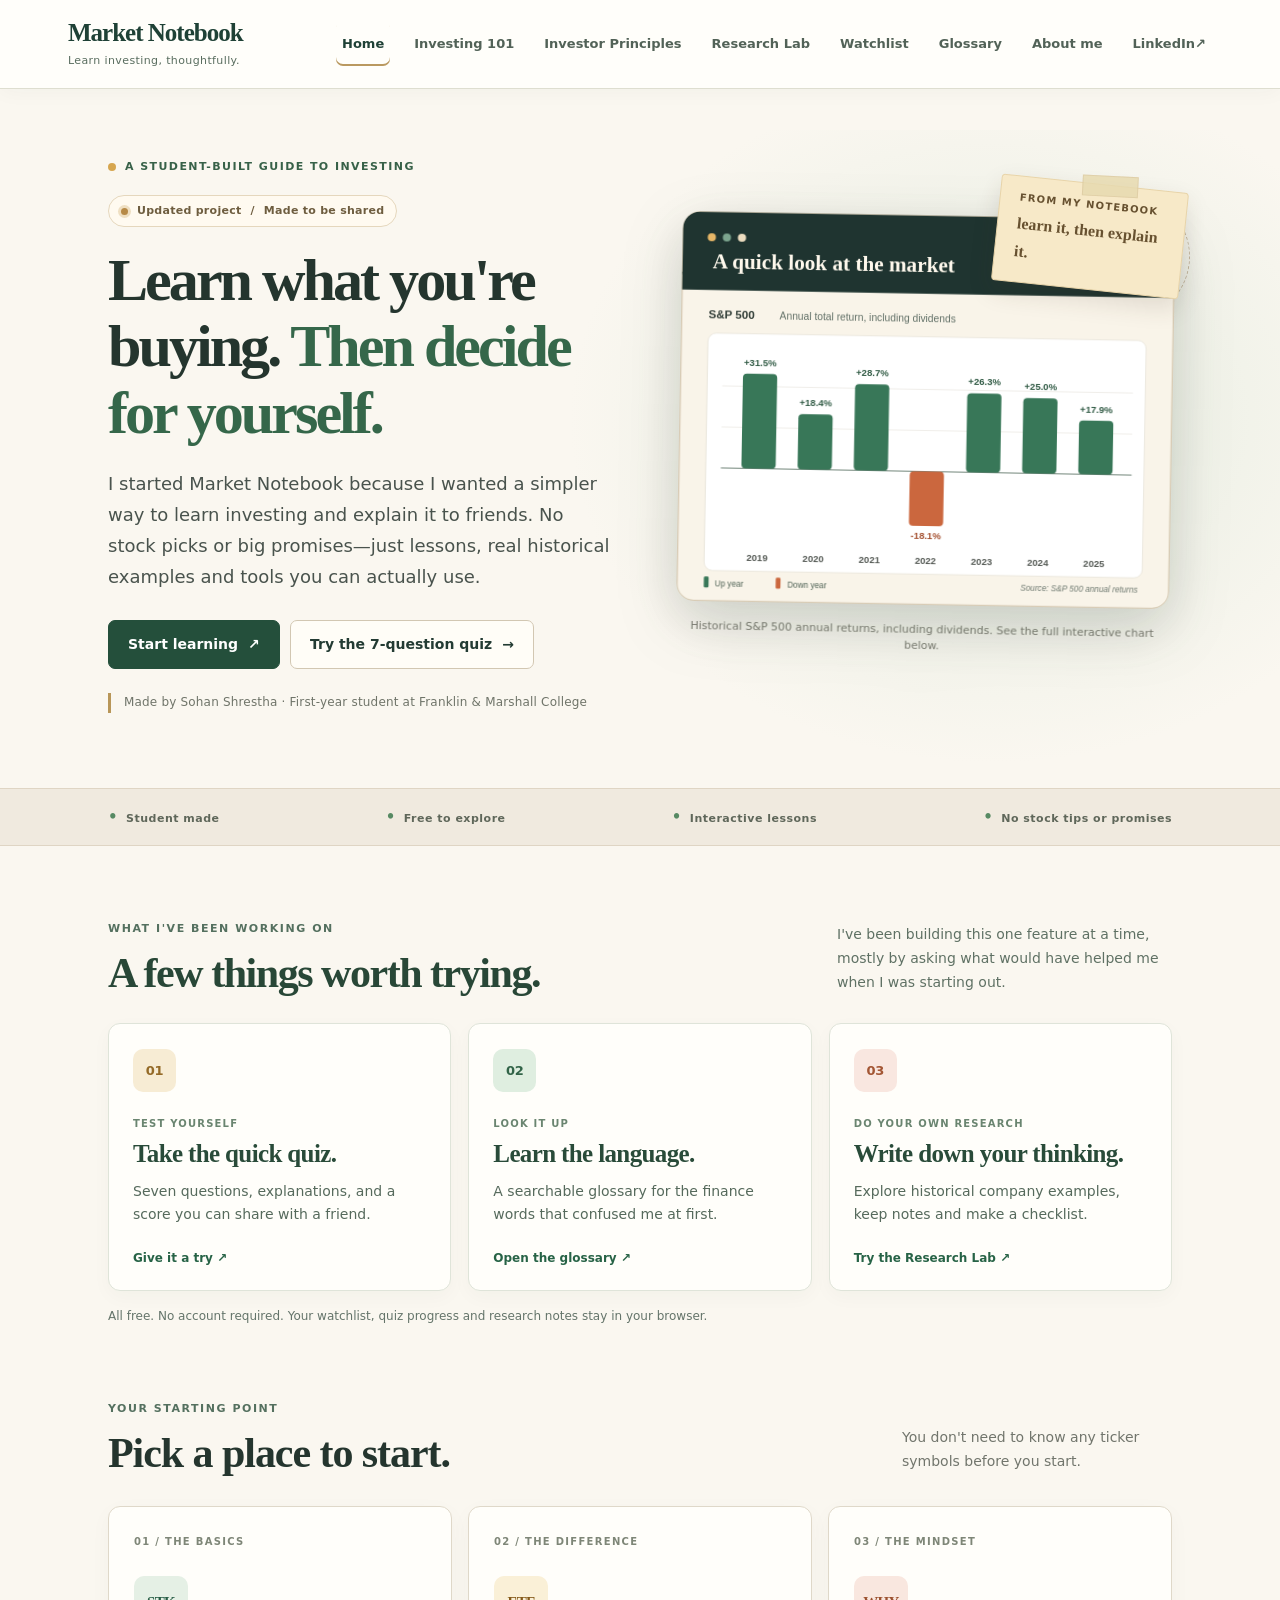
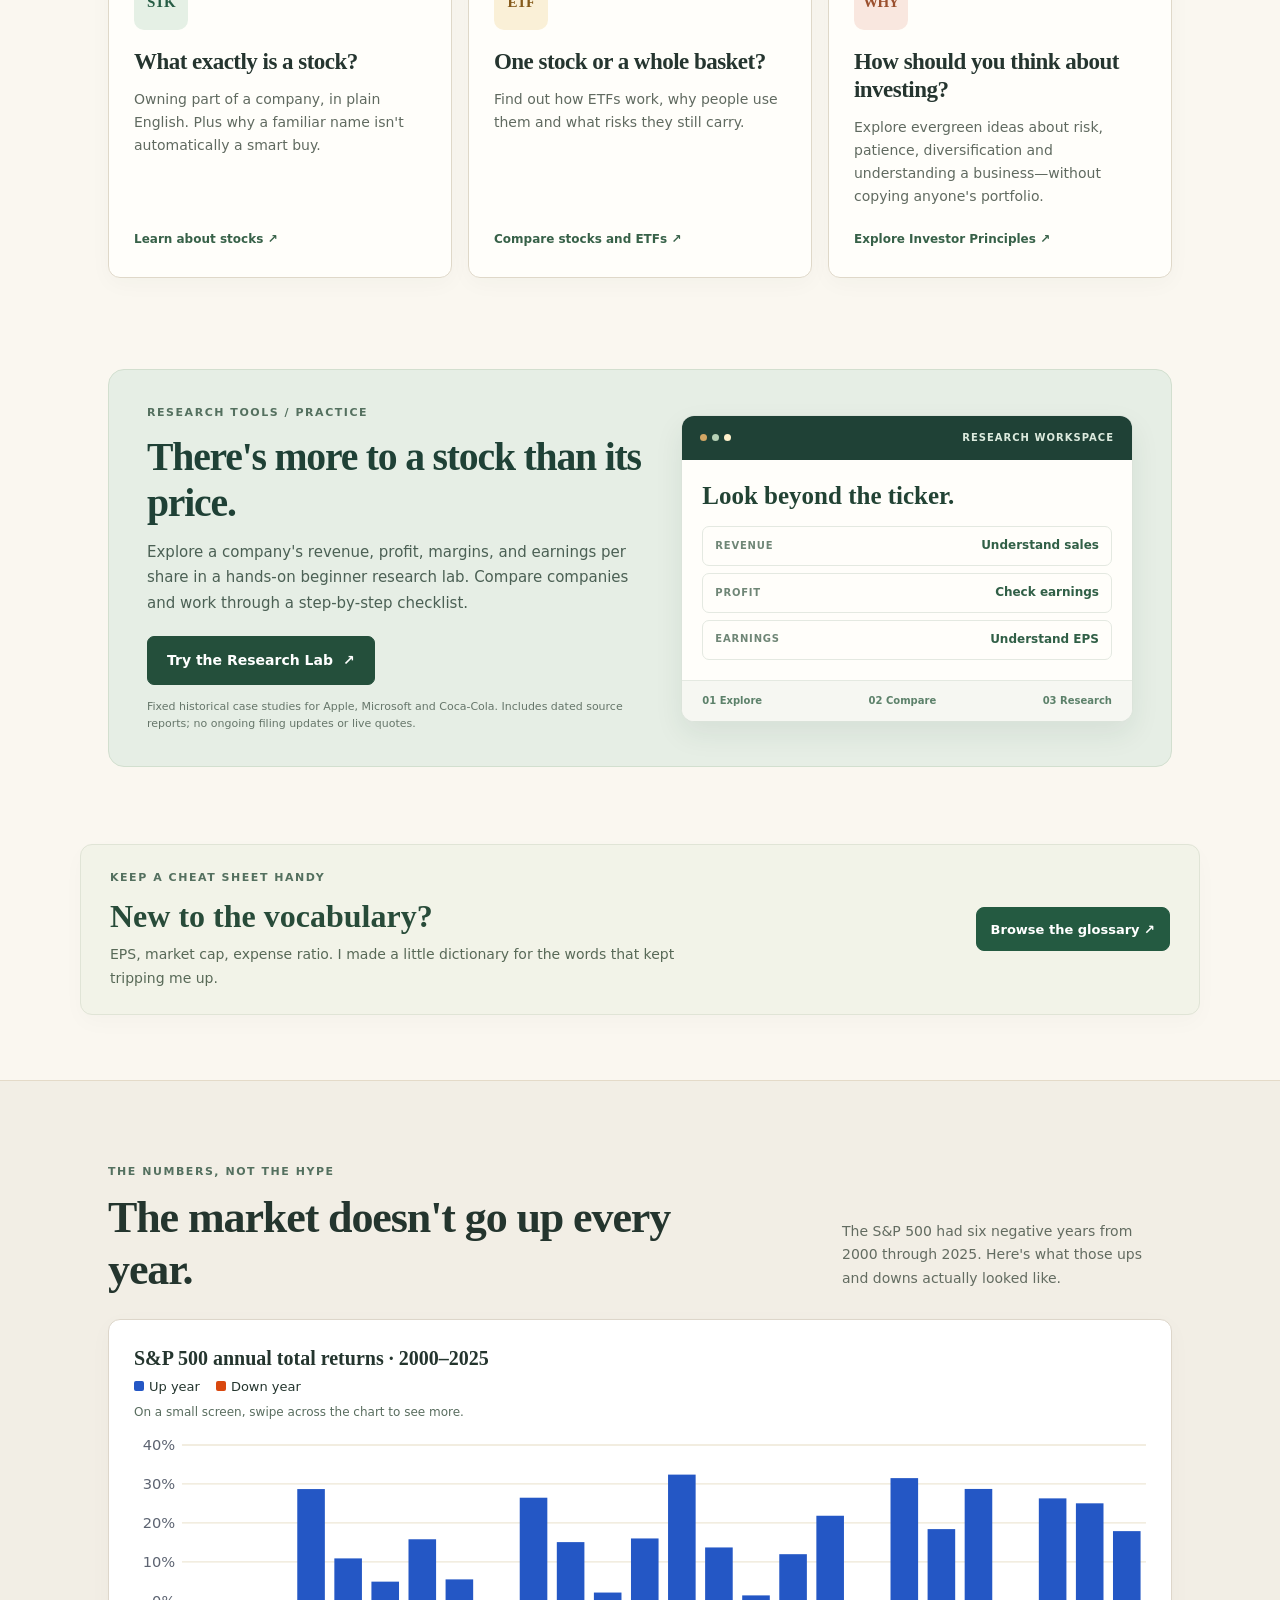
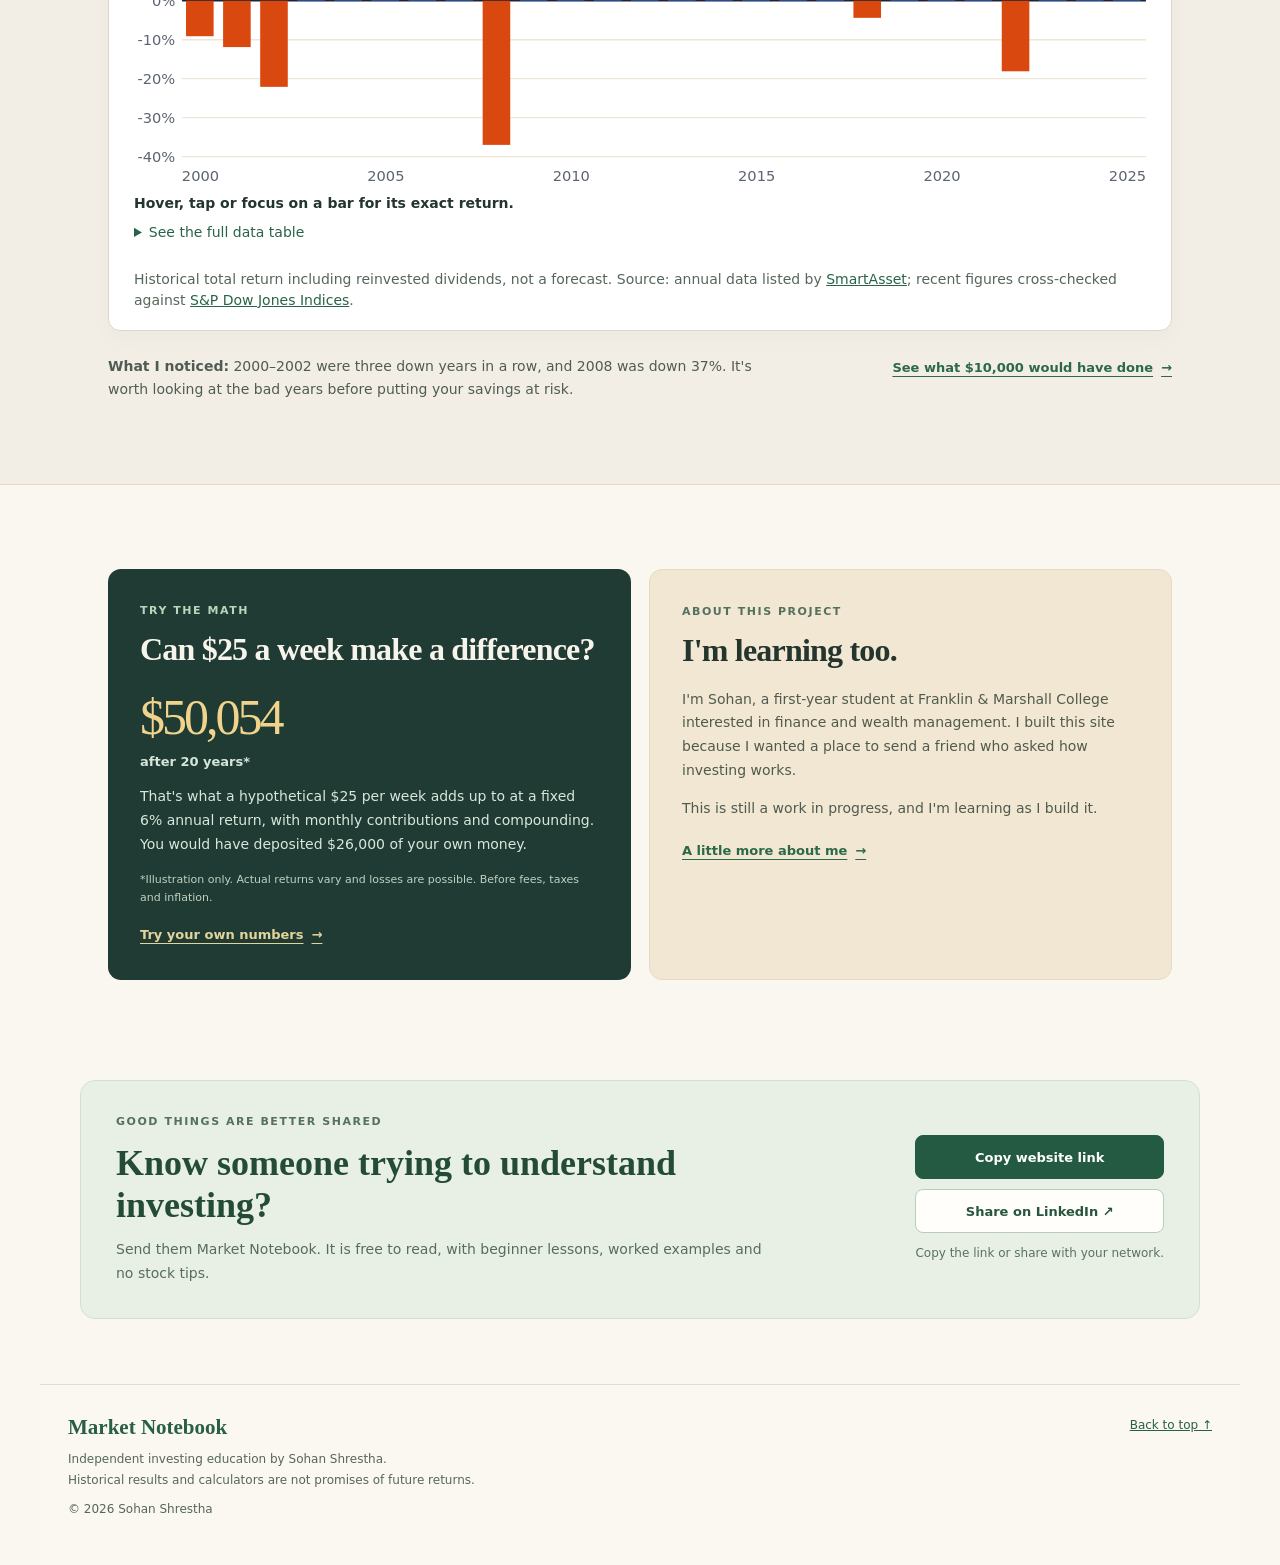
==== commit 040886ca: "Remove public website change suggestion feature while keeping LinkedIn contact" ====
--- a/index.html
+++ b/index.html
@@ -180,15 +180,11 @@
     </div>
   </section>
 
-  <section class="home-container home-feedback" aria-labelledby="home-feedback-heading">
-    <div class="home-feedback-copy"><span class="home-overline">HELP MAKE IT BETTER</span><h2 id="home-feedback-heading">See something I could improve?</h2><p>If a lesson is confusing, a link breaks or you have an idea for the next version, I want to hear it.</p></div>
-    <div class="home-feedback-actions"><a class="feature-btn primary" href="https://github.com/sohan660/Market-Notebook/issues/new?title=Website%20feedback%3A%20&amp;body=Which%20page%20were%20you%20on%3F%0A%0AWhat%20should%20I%20fix%20or%20improve%3F%0A%0A" target="_blank" rel="noopener noreferrer">Suggest a change ↗</a><a href="about.html#contact" class="home-inline-link">Or connect with me <span aria-hidden="true">→</span></a><small>Suggestions open a public GitHub issue (GitHub account required).</small></div>
-  </section>
-<section class="home-container share-invite" aria-labelledby="share-site-heading">
+  <section class="home-container share-invite" aria-labelledby="share-site-heading">
   <div><span class="home-overline">GOOD THINGS ARE BETTER SHARED</span><h2 id="share-site-heading">Know someone trying to understand investing?</h2><p>Send them Market Notebook. It is free to read, with beginner lessons, worked examples and no stock tips.</p></div>
   <div class="share-actions"><button type="button" class="feature-btn primary" id="copy-site-link">Copy website link</button><a class="feature-btn" href="https://www.linkedin.com/sharing/share-offsite/?url=https%3A%2F%2Fsohan660.github.io%2FMarket-Notebook%2F" target="_blank" rel="noopener noreferrer">Share on LinkedIn ↗</a><p role="status" aria-live="polite" id="share-status">Copy the link or share with your network.</p></div>
 </section>
 </main>
-<footer class="site-footer"><div><a class="footer-brand" href="index.html">Market Notebook</a><p>Independent investing education by Sohan Shrestha.<br>Historical results and calculators are not promises of future returns.</p><span>© 2026 Sohan Shrestha</span></div><div class="footer-small-actions"><a href="https://github.com/sohan660/Market-Notebook/issues/new?title=Website%20feedback%3A%20&amp;body=Which%20page%20were%20you%20on%3F%0A%0AWhat%20should%20I%20fix%20or%20improve%3F%0A%0A" target="_blank" rel="noopener noreferrer">Send feedback ↗</a><a href="#main-content">Back to top ↑</a></div></footer>
+<footer class="site-footer"><div><a class="footer-brand" href="index.html">Market Notebook</a><p>Independent investing education by Sohan Shrestha.<br>Historical results and calculators are not promises of future returns.</p><span>© 2026 Sohan Shrestha</span></div><a href="#main-content">Back to top ↑</a></footer>
 </body>
 </html>
--- a/refresh.css
+++ b/refresh.css
@@ -49,17 +49,6 @@
 .home-page .home-lesson:hover{border-color:#8db198}
 .home-page .home-glossary-cta{box-shadow:0 8px 22px rgba(37,59,42,.025)}
 
-/* Feedback is easy to find, and the limitations of public GitHub Issues are clear. */
-.home-feedback{display:flex;align-items:center;justify-content:space-between;gap:32px;padding-top:26px;padding-bottom:32px;border-top:1px dashed #c5cfbf}
-.home-feedback-copy{max-width:680px}
-.home-feedback h2{font:700 clamp(27px,3vw,35px)/1.18 Georgia,serif;letter-spacing:-.035em;color:#254b38;margin:0 0 10px}
-.home-feedback p{font:14px/1.7 system-ui,sans-serif;color:#5c6c61;margin:0}
-.home-feedback-actions{display:flex;flex-direction:column;align-items:flex-start;gap:10px;min-width:215px}
-.home-feedback-actions small{font:11px/1.5 system-ui,sans-serif;max-width:245px;color:#708073}
-.home-feedback-actions .home-inline-link{font-size:13px}
-.home-page .home-bottom{padding-bottom:71px}
-.home-page .share-invite{margin-top:15px}
-
 /* An approachable personal page: project story + an actual skills section. */
 .about-page main.about-wrap{max-width:1100px;padding-top:52px}
 .about-page h1,.about-page h2,.about-page h3{color:#264937}
@@ -84,11 +73,23 @@
 .about-build-grid article>span{font:800 10px/1.4 system-ui,sans-serif;letter-spacing:.1em;color:#63806b}
 .about-page .about-build-grid h3{font:700 22px/1.25 Georgia,serif;margin:17px 0 10px;color:#28543e}
 .about-build-grid p{font:14px/1.65 system-ui,sans-serif;color:#586e5d;margin:0}
-.about-timeline{margin:23px 0 5px;border-left:2px solid #c6d8c6}
-.about-timeline>div{position:relative;padding:0 0 22px 24px}
-.about-timeline>div:before{content:'';position:absolute;left:-6px;top:4px;width:10px;height:10px;border-radius:50%;background:#60866b;border:2px solid #f9f7ef}
-.about-timeline span{color:#436a4c;font:800 12px system-ui,sans-serif}
-.about-timeline p{font:14px/1.7 system-ui,sans-serif;color:#526958;margin:7px 0 0}
+/* The original simple timeline: education and internship share the visual chronology,
+   but the internship has its own unmistakable label. */
+.about-timeline{list-style:none;border-left:2px solid #c5d7c6;margin:28px 0 5px 7px;padding:0}
+.about-timeline-entry{position:relative;margin:0;padding:1px 0 37px 28px}
+.about-timeline-entry:last-child{padding-bottom:12px}
+.about-timeline-entry::before{content:'';position:absolute;left:-7px;top:4px;width:12px;height:12px;border-radius:50%;background:#62866c;border:2px solid #faf7f0;box-sizing:border-box}
+.about-timeline-date{display:block;color:#436a4c;font:800 13px/1.5 system-ui,sans-serif;letter-spacing:.035em;margin-bottom:11px}
+.about-timeline-internship .about-timeline-date{letter-spacing:.09em;color:#336548}
+.about-timeline-entry p{font:15px/1.8 system-ui,sans-serif;color:#526958;margin:0;max-width:900px}
+.about-timeline-entry strong{font:700 19px/1.45 Georgia,'Times New Roman',serif;color:#264b39}
+@media(max-width:600px){
+  .about-timeline{margin-top:24px;margin-left:5px}
+  .about-timeline-entry{padding-left:22px;padding-bottom:31px}
+  .about-timeline-entry p{font-size:14px;line-height:1.75}
+  .about-timeline-entry strong{font-size:18px}
+  .about-timeline-date{font-size:12px}
+}
 .about-values{max-width:900px}
 .about-contact{display:flex;align-items:center;justify-content:space-between;gap:30px;background:#e8f0e6;border:1px solid #d5e2d3;border-radius:14px;padding:27px 30px;margin:30px 0 40px;scroll-margin-top:30px}
 .about-contact>div:first-child{max-width:620px}
@@ -115,8 +116,6 @@
   .home-update-card{padding:23px;min-height:0}
   .home-update-card .update-icon{margin-bottom:14px}
   .home-page .home-learn{padding-top:57px}
-  .home-feedback{align-items:stretch;flex-direction:column;gap:20px}
-  .home-feedback-actions{min-width:0}
   .about-page main.about-wrap{padding-top:36px}
   .about-hero{grid-template-columns:1fr;padding-bottom:44px;gap:38px}
   .about-desk-note{max-width:320px;width:calc(100% - 32px);transform:rotate(2deg);justify-self:center}
@@ -135,8 +134,3 @@
 }
 @media(prefers-reduced-motion:reduce){.home-update-card{transition:none}.home-update-card:hover{transform:none}}
 
-/* A clear, consistent feedback link on every page. */
-.site-footer .footer-small-actions{display:flex;flex-direction:column;gap:10px;align-items:flex-end;flex:none}
-.site-footer .footer-small-actions a{display:inline-flex;align-items:center;min-height:32px;font:750 12px/1.45 system-ui,sans-serif;text-decoration:none;color:#37684c}
-.site-footer .footer-small-actions a:hover{text-decoration:underline;text-underline-offset:3px}
-@media(max-width:600px){.site-footer .footer-small-actions{align-items:flex-start;flex-direction:row;flex-wrap:wrap;column-gap:20px}}
